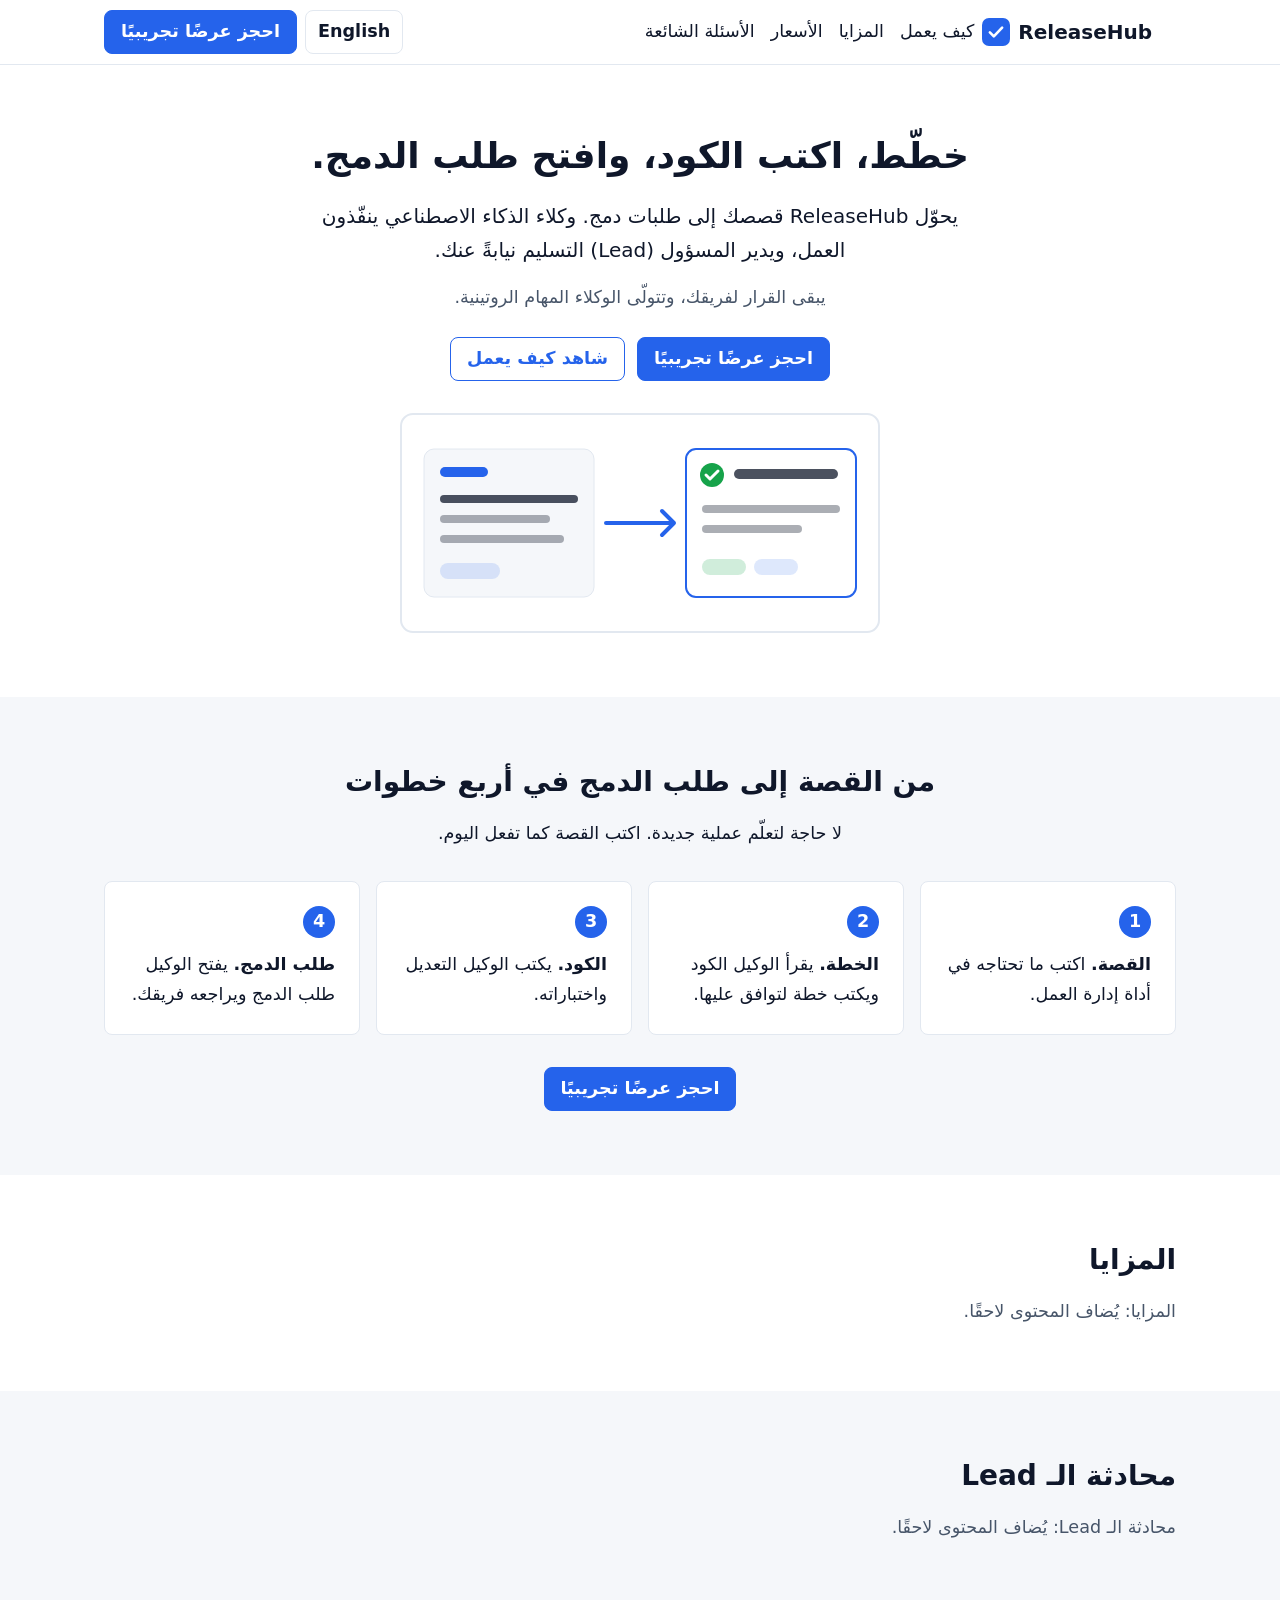
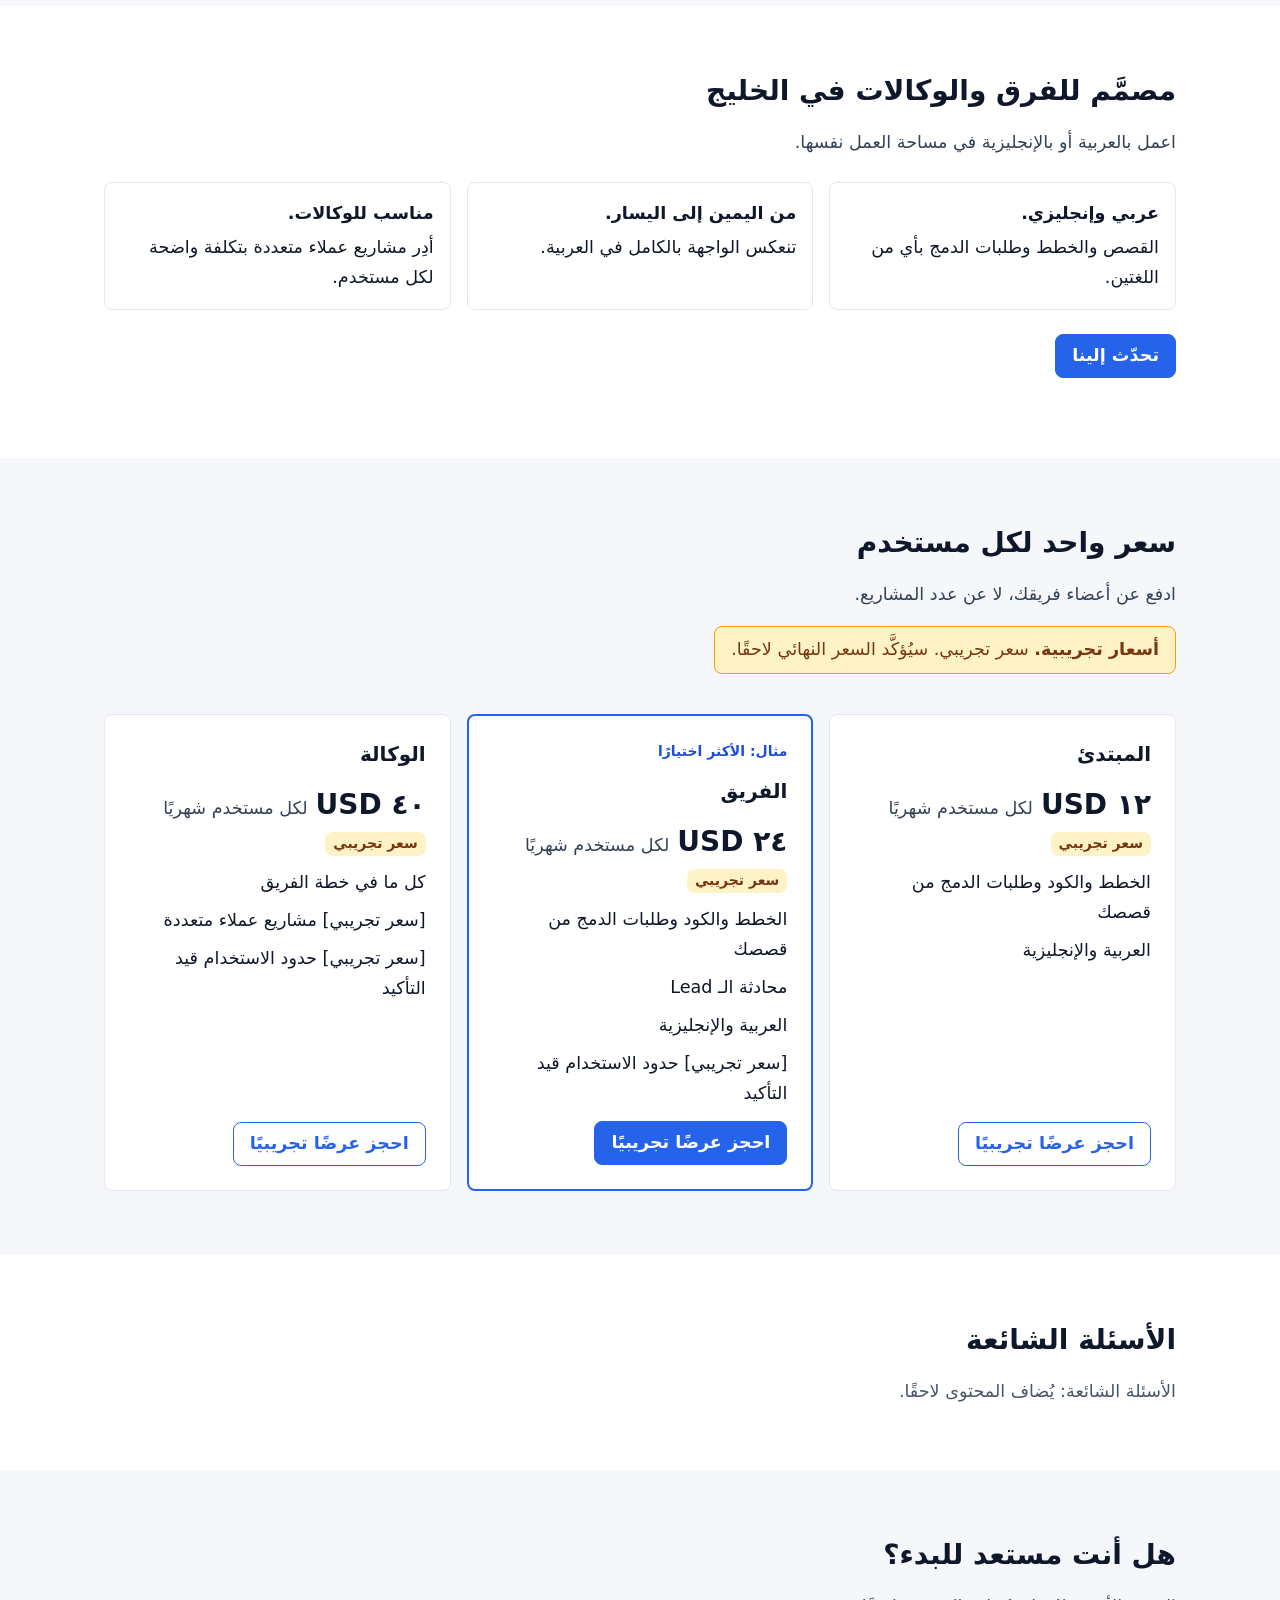
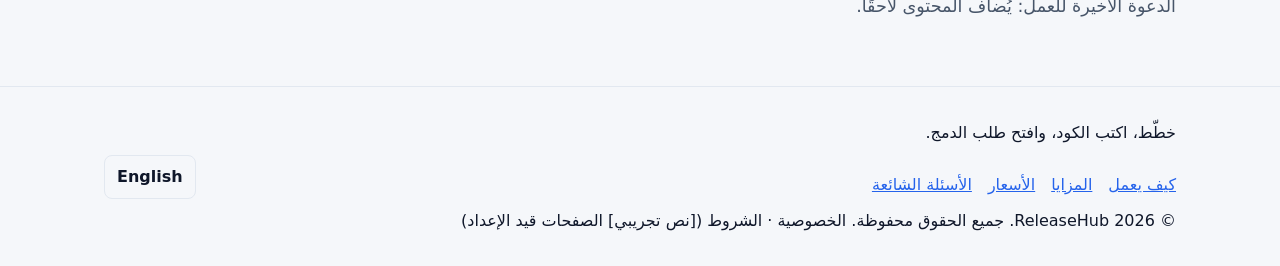
==== ar/index.html @ 18390e9a "Merge pull request #6 from phmarvel/agent/RUN-72 RUN-72: Gulf audience and per-user pricing sections" ====
<!DOCTYPE html>
<html lang="ar" dir="rtl">
<head>
  <meta charset="utf-8">
  <meta name="viewport" content="width=device-width, initial-scale=1">
  <title>ReleaseHub: من القصة إلى طلب الدمج</title>
  <link rel="stylesheet" href="../assets/css/styles.css">
  <script src="../assets/js/i18n.js" defer></script>
  <script src="../assets/js/main.js" defer></script>
</head>
<body>
  <a class="skip-link" href="#main">تخطَّ إلى المحتوى</a>

  <header class="site-header">
    <div class="container">
      <a class="brand" href="#hero"><svg viewBox="0 0 32 32" width="28" height="28" aria-hidden="true" focusable="false"><rect width="32" height="32" rx="8" fill="#2563EB"/><path d="M9 16.5l4.5 4.5L23 11" fill="none" stroke="#fff" stroke-width="3" stroke-linecap="round" stroke-linejoin="round"/></svg><span>ReleaseHub</span></a>
      <nav class="site-nav" id="site-nav" aria-label="التنقل الرئيسي">
        <ul>
          <li><a href="#how">كيف يعمل</a></li>
          <li><a href="#features">المزايا</a></li>
          <li><a href="#pricing">الأسعار</a></li>
          <li><a href="#faq">الأسئلة الشائعة</a></li>
        </ul>
      </nav>
      <a class="lang-switch" href="../" hreflang="en" lang="en" aria-label="التبديل إلى الإنجليزية" data-lang-switch>English</a>
      <a class="btn" href="#cta">احجز عرضًا تجريبيًا</a>
      <button class="menu-button" type="button" aria-expanded="false" aria-controls="site-nav" data-menu-button>القائمة</button>
    </div>
  </header>

  <main id="main">
    <!-- Each block below belongs to one story. Add content only inside your block. -->
      <!-- section:hero -->
      <section id="hero" aria-labelledby="hero-title">
        <div class="container">
          <h1 id="hero-title">خطّط، اكتب الكود، وافتح طلب الدمج.</h1>
          <p class="hero-subline">يحوّل ReleaseHub قصصك إلى طلبات دمج. وكلاء الذكاء الاصطناعي ينفّذون العمل، ويدير المسؤول (<span lang="en" class="bidi-isolate">Lead</span>) التسليم نيابةً عنك.</p>
          <p class="hero-body">يبقى القرار لفريقك، وتتولّى الوكلاء المهام الروتينية.</p>
          <div class="hero-actions">
            <a class="btn" href="#cta">احجز عرضًا تجريبيًا</a>
            <a class="btn btn--ghost" href="#how">شاهد كيف يعمل</a>
          </div>
          <div class="hero-visual" dir="ltr">
            <svg viewBox="0 0 480 220" width="480" height="220" role="img" aria-label="قصة في ReleaseHub وقد فُتح لها طلب دمج">
              <rect x="1" y="1" width="478" height="218" rx="12" fill="#FFFFFF" stroke="#E2E8F0" stroke-width="2"/>
              <rect x="24" y="36" width="170" height="148" rx="10" fill="#F5F7FA" stroke="#E2E8F0"/>
              <rect x="40" y="54" width="48" height="10" rx="5" fill="#2563EB"/>
              <rect x="40" y="82" width="138" height="8" rx="4" fill="#0F172A" opacity=".75"/>
              <rect x="40" y="102" width="110" height="8" rx="4" fill="#0F172A" opacity=".35"/>
              <rect x="40" y="122" width="124" height="8" rx="4" fill="#0F172A" opacity=".35"/>
              <rect x="40" y="150" width="60" height="16" rx="8" fill="#2563EB" opacity=".15"/>
              <path d="M206 110h68m-12-12l12 12-12 12" fill="none" stroke="#2563EB" stroke-width="4" stroke-linecap="round" stroke-linejoin="round"/>
              <rect x="286" y="36" width="170" height="148" rx="10" fill="#FFFFFF" stroke="#2563EB" stroke-width="2"/>
              <circle cx="312" cy="62" r="12" fill="#16A34A"/>
              <path d="M306 62l4 4 8-8" fill="none" stroke="#FFFFFF" stroke-width="3" stroke-linecap="round" stroke-linejoin="round"/>
              <rect x="334" y="56" width="104" height="10" rx="5" fill="#0F172A" opacity=".75"/>
              <rect x="302" y="92" width="138" height="8" rx="4" fill="#0F172A" opacity=".35"/>
              <rect x="302" y="112" width="100" height="8" rx="4" fill="#0F172A" opacity=".35"/>
              <rect x="302" y="146" width="44" height="16" rx="8" fill="#16A34A" opacity=".2"/>
              <rect x="354" y="146" width="44" height="16" rx="8" fill="#2563EB" opacity=".15"/>
            </svg>
          </div>
        </div>
      </section>
      <!-- /section:hero -->

      <!-- section:how-it-works -->
      <section id="how" aria-labelledby="how-title">
        <div class="container">
          <h2 id="how-title">من القصة إلى طلب الدمج في أربع خطوات</h2>
          <p class="how-subline">لا حاجة لتعلّم عملية جديدة. اكتب القصة كما تفعل اليوم.</p>
          <ol class="steps">
            <li><span class="step-num" aria-hidden="true">1</span><p><strong>القصة.</strong> اكتب ما تحتاجه في أداة إدارة العمل.</p></li>
            <li><span class="step-num" aria-hidden="true">2</span><p><strong>الخطة.</strong> يقرأ الوكيل الكود ويكتب خطة لتوافق عليها.</p></li>
            <li><span class="step-num" aria-hidden="true">3</span><p><strong>الكود.</strong> يكتب الوكيل التعديل واختباراته.</p></li>
            <li><span class="step-num" aria-hidden="true">4</span><p><strong>طلب الدمج.</strong> يفتح الوكيل طلب الدمج ويراجعه فريقك.</p></li>
          </ol>
          <p class="how-cta"><a class="btn" href="#cta">احجز عرضًا تجريبيًا</a></p>
        </div>
      </section>
      <!-- /section:how-it-works -->

      <!-- section:features -->
      <section id="features" aria-labelledby="features-title">
        <div class="container">
          <h2 id="features-title">المزايا</h2>
          <p class="placeholder">المزايا: يُضاف المحتوى لاحقًا.</p>
        </div>
      </section>
      <!-- /section:features -->

      <!-- section:lead-chat -->
      <section id="lead" aria-labelledby="lead-title">
        <div class="container">
          <h2 id="lead-title">محادثة الـ Lead</h2>
          <p class="placeholder">محادثة الـ Lead: يُضاف المحتوى لاحقًا.</p>
        </div>
      </section>
      <!-- /section:lead-chat -->

      <!-- section:audience -->
      <section id="gulf" aria-labelledby="gulf-title">
        <div class="container">
          <h2 id="gulf-title">مصمَّم للفرق والوكالات في الخليج</h2>
          <p class="lead-text">اعمل بالعربية أو بالإنجليزية في مساحة العمل نفسها.</p>
          <ul class="points">
            <li class="point"><strong>عربي وإنجليزي.</strong> القصص والخطط وطلبات الدمج بأي من اللغتين.</li>
            <li class="point"><strong>من اليمين إلى اليسار.</strong> تنعكس الواجهة بالكامل في العربية.</li>
            <li class="point"><strong>مناسب للوكالات.</strong> أدِر مشاريع عملاء متعددة بتكلفة واضحة لكل مستخدم.</li>
          </ul>
          <p><a class="btn" href="#cta">تحدّث إلينا</a></p>
        </div>
      </section>
      <!-- /section:audience -->

      <!-- section:pricing -->
      <section id="pricing" aria-labelledby="pricing-title">
        <div class="container">
          <h2 id="pricing-title">سعر واحد لكل مستخدم</h2>
          <p class="lead-text">ادفع عن أعضاء فريقك، لا عن عدد المشاريع.</p>
          <p class="price-note"><strong>أسعار تجريبية.</strong> سعر تجريبي. سيُؤكَّد السعر النهائي لاحقًا.</p>
          <!-- Example prices: change the three amounts below (value and text) and nothing else. -->
          <ul class="plans">
          <li class="plan">
            <h3>المبتدئ</h3>
            <p class="plan-price"><span class="plan-amount"><data value="12">١٢</data> <bdi dir="ltr">USD</bdi></span> <span class="plan-unit">لكل مستخدم شهريًا</span> <span class="tag">سعر تجريبي</span></p>
            <ul class="plan-items">
              <li>الخطط والكود وطلبات الدمج من قصصك</li>
              <li>العربية والإنجليزية</li>
            </ul>
            <a class="btn btn--ghost" href="#cta">احجز عرضًا تجريبيًا</a>
          </li>
          <li class="plan plan--featured">
            <p class="plan-flag">مثال: الأكثر اختيارًا</p>
            <h3>الفريق</h3>
            <p class="plan-price"><span class="plan-amount"><data value="24">٢٤</data> <bdi dir="ltr">USD</bdi></span> <span class="plan-unit">لكل مستخدم شهريًا</span> <span class="tag">سعر تجريبي</span></p>
            <ul class="plan-items">
              <li>الخطط والكود وطلبات الدمج من قصصك</li>
              <li>محادثة الـ <span lang="en">Lead</span></li>
              <li>العربية والإنجليزية</li>
              <li>[سعر تجريبي] حدود الاستخدام قيد التأكيد</li>
            </ul>
            <a class="btn" href="#cta">احجز عرضًا تجريبيًا</a>
          </li>
          <li class="plan">
            <h3>الوكالة</h3>
            <p class="plan-price"><span class="plan-amount"><data value="40">٤٠</data> <bdi dir="ltr">USD</bdi></span> <span class="plan-unit">لكل مستخدم شهريًا</span> <span class="tag">سعر تجريبي</span></p>
            <ul class="plan-items">
              <li>كل ما في خطة الفريق</li>
              <li>[سعر تجريبي] مشاريع عملاء متعددة</li>
              <li>[سعر تجريبي] حدود الاستخدام قيد التأكيد</li>
            </ul>
            <a class="btn btn--ghost" href="#cta">احجز عرضًا تجريبيًا</a>
          </li>
          </ul>
        </div>
      </section>
      <!-- /section:pricing -->

      <!-- section:faq -->
      <section id="faq" aria-labelledby="faq-title">
        <div class="container">
          <h2 id="faq-title">الأسئلة الشائعة</h2>
          <p class="placeholder">الأسئلة الشائعة: يُضاف المحتوى لاحقًا.</p>
        </div>
      </section>
      <!-- /section:faq -->

      <!-- section:cta -->
      <section id="cta" aria-labelledby="cta-title">
        <div class="container">
          <h2 id="cta-title">هل أنت مستعد للبدء؟</h2>
          <p class="placeholder">الدعوة الأخيرة للعمل: يُضاف المحتوى لاحقًا.</p>
        </div>
      </section>
      <!-- /section:cta -->
  </main>

  <footer class="site-footer">
    <div class="container">
      <div>
        <p>خطّط، اكتب الكود، وافتح طلب الدمج.</p>
        <ul class="footer-links" aria-label="التذييل">
          <li><a href="#how">كيف يعمل</a></li>
          <li><a href="#features">المزايا</a></li>
          <li><a href="#pricing">الأسعار</a></li>
          <li><a href="#faq">الأسئلة الشائعة</a></li>
        </ul>
        <p class="footer-legal">© 2026 ReleaseHub. جميع الحقوق محفوظة. الخصوصية · الشروط ([نص تجريبي] الصفحات قيد الإعداد)</p>
      </div>
      <a class="lang-switch" href="../" hreflang="en" lang="en" aria-label="التبديل إلى الإنجليزية" data-lang-switch>English</a>
    </div>
  </footer>
</body>
</html>
---- assets/css/styles.css ----
/*
 * ReleaseHub landing page: shared styles for index.html and ar/index.html.
 * Direction 1 "Clear Release". Phone-first; wider layouts use min-width.
 * Logical properties only, so RTL mirrors by itself (no left/right).
 */

/* ===== Design tokens ===== */
:root {
  /* Colours (direction 1) */
  --color-bg: #FFFFFF;
  --color-surface: #F5F7FA;
  --color-ink: #0F172A;
  --color-accent: #2563EB;
  --color-success: #16A34A; /* icons only, never text on white */
  --color-line: #E2E8F0;
  --color-on-accent: #FFFFFF;

  /* Type */
  --font-en: Inter, system-ui, -apple-system, "Segoe UI", Roboto, Arial, sans-serif;
  --font-ar: "IBM Plex Sans Arabic", system-ui, "Segoe UI", Tahoma, Arial, sans-serif;
  --font-body: var(--font-en);
  --text-base: 1rem;
  --text-sm: 0.875rem;
  --text-lg: 1.25rem;
  --text-xl: 1.75rem;
  --text-2xl: 2.25rem;
  --leading: 1.6;

  /* Spacing (4px steps) */
  --space-1: 0.25rem;
  --space-2: 0.5rem;
  --space-3: 0.75rem;
  --space-4: 1rem;
  --space-6: 1.5rem;
  --space-8: 2rem;
  --space-12: 3rem;
  --space-16: 4rem;

  --radius: 8px;
  --max: 1120px;
  --header-h: 4rem;
  --tap: 2.75rem; /* 44px touch target */
}

/* Arabic: IBM Plex Sans Arabic, ~10% larger, line height 1.7, no letter-spacing */
:lang(ar) {
  --font-body: var(--font-ar);
  --text-base: 1.1rem;
  --leading: 1.7;
}

/* ===== Base ===== */
*, *::before, *::after { box-sizing: border-box; }

html {
  scroll-padding-block-start: calc(var(--header-h) + var(--space-4));
  -webkit-text-size-adjust: 100%;
}

body {
  margin: 0;
  font-family: var(--font-body);
  font-size: var(--text-base);
  line-height: var(--leading);
  color: var(--color-ink);
  background: var(--color-bg);
  overflow-wrap: break-word;
}

h1, h2, h3 { line-height: 1.25; margin-block: 0 var(--space-4); font-weight: 700; }
:lang(ar) h1, :lang(ar) h2, :lang(ar) h3 { line-height: 1.5; }
h1 { font-size: var(--text-xl); }
h2 { font-size: var(--text-lg); font-weight: 600; }
p { margin-block: 0 var(--space-4); }
a { color: var(--color-accent); }
img, svg { max-inline-size: 100%; block-size: auto; }

:focus-visible { outline: 2px solid var(--color-accent); outline-offset: 2px; }

.container {
  inline-size: 100%;
  max-inline-size: var(--max);
  margin-inline: auto;
  padding-inline: var(--space-4);
}

.bidi-isolate { unicode-bidi: isolate; }

.skip-link {
  position: absolute;
  inset-inline-start: var(--space-2);
  inset-block-start: var(--space-2);
  padding: var(--space-3) var(--space-4);
  background: var(--color-accent);
  color: var(--color-on-accent);
  border-radius: var(--radius);
  transform: translateY(-200%);
}
.skip-link:focus { transform: none; }

/* ===== Buttons and links ===== */
.btn {
  display: inline-flex;
  align-items: center;
  justify-content: center;
  min-block-size: var(--tap);
  min-inline-size: var(--tap);
  padding-inline: var(--space-4);
  border: 1px solid var(--color-accent);
  border-radius: var(--radius);
  background: var(--color-accent);
  color: var(--color-on-accent);
  font: inherit;
  font-weight: 600;
  text-decoration: none;
  cursor: pointer;
}
.btn--ghost { background: transparent; color: var(--color-accent); }

/* ===== Header (sticky) ===== */
.site-header {
  position: sticky;
  inset-block-start: 0;
  z-index: 10;
  background: var(--color-bg);
  border-block-end: 1px solid var(--color-line);
}
.site-header .container {
  display: flex;
  flex-wrap: wrap;
  align-items: center;
  gap: var(--space-2);
  min-block-size: var(--header-h);
  padding-block: var(--space-2);
}
.brand {
  display: inline-flex;
  align-items: center;
  gap: var(--space-2);
  min-block-size: var(--tap);
  margin-inline-end: auto;
  color: var(--color-ink);
  font-weight: 700;
  font-size: var(--text-lg);
  text-decoration: none;
  unicode-bidi: isolate;
  direction: ltr; /* the logo is never mirrored */
}
.brand svg { inline-size: 1.75rem; block-size: 1.75rem; flex: none; }

.site-nav { inline-size: 100%; order: 5; }
.site-nav ul { list-style: none; margin: 0; padding: 0; display: flex; flex-direction: column; }
.site-nav a {
  display: flex;
  align-items: center;
  min-block-size: var(--tap);
  color: var(--color-ink);
  text-decoration: none;
}
.site-nav a:hover { color: var(--color-accent); }

/* Without JavaScript the links stay visible; with it, the menu button opens them. */
.js .site-nav { display: none; }
.js .site-nav.is-open { display: block; }

.lang-switch {
  display: inline-flex;
  align-items: center;
  justify-content: center;
  min-block-size: var(--tap);
  min-inline-size: var(--tap);
  padding-inline: var(--space-3);
  border: 1px solid var(--color-line);
  border-radius: var(--radius);
  color: var(--color-ink);
  font-weight: 600;
  text-decoration: none;
}
.lang-switch:hover { border-color: var(--color-accent); }

.menu-button {
  display: none;
  align-items: center;
  justify-content: center;
  min-block-size: var(--tap);
  min-inline-size: var(--tap);
  padding-inline: var(--space-3);
  border: 1px solid var(--color-line);
  border-radius: var(--radius);
  background: transparent;
  color: var(--color-ink);
  font: inherit;
  cursor: pointer;
}
.js .menu-button { display: inline-flex; }

/* ===== Sections (placeholders; later stories fill each block) ===== */
main section { padding-block: var(--space-12); }
main section:nth-of-type(even) { background: var(--color-surface); }
.placeholder { color: #475569; margin-block-end: 0; }

/* ===== Hero and How it works (RHL-5) ===== */
#hero { padding-block-start: var(--space-16); text-align: center; }
#hero h1, #how h2 { overflow-wrap: anywhere; }
.hero-subline { max-inline-size: 40rem; margin-inline: auto; font-size: var(--text-lg); }
.hero-body { max-inline-size: 40rem; margin-inline: auto; color: #475569; }
.hero-actions { display: flex; flex-wrap: wrap; justify-content: center; gap: var(--space-3); margin-block: var(--space-6); }
.hero-actions .btn { flex: 1 1 100%; }
.hero-visual { max-inline-size: 30rem; margin-inline: auto; margin-block-start: var(--space-8); }
.hero-visual svg { display: block; inline-size: 100%; block-size: auto; }
#how { text-align: center; }
.how-subline { margin-block-end: var(--space-8); }
.steps { list-style: none; margin: 0; padding: 0; display: grid; gap: var(--space-4); text-align: start; }
.steps li { min-inline-size: 0; display: flex; flex-direction: column; gap: var(--space-3); padding: var(--space-6); background: var(--color-bg); border: 1px solid var(--color-line); border-radius: var(--radius); }
.steps p { margin: 0; overflow-wrap: anywhere; }
.step-num { display: inline-flex; align-items: center; justify-content: center; inline-size: 2rem; block-size: 2rem; border-radius: 50%; background: var(--color-accent); color: var(--color-on-accent); font-weight: 700; }
.how-cta { margin-block: var(--space-8) 0; }
@media (min-width: 768px) {
  .hero-actions .btn { flex: 0 0 auto; }
  .steps { grid-template-columns: repeat(2, minmax(0, 1fr)); }
}
@media (min-width: 1024px) {
  .steps { grid-template-columns: repeat(4, minmax(0, 1fr)); }
}

/* ===== Footer ===== */
.site-footer {
  padding-block: var(--space-8);
  background: var(--color-surface);
  border-block-start: 1px solid var(--color-line);
  font-size: var(--text-sm);
}
:lang(ar) .site-footer { font-size: 1rem; }
.site-footer .container { display: grid; gap: var(--space-4); }
.footer-links { list-style: none; margin: 0; padding: 0; display: flex; flex-wrap: wrap; gap: var(--space-2) var(--space-4); }
.footer-links a, .footer-legal a { display: inline-flex; align-items: center; min-block-size: var(--tap); }
.footer-legal { margin: 0; }

/* ===== Tablet: 768px and up ===== */
@media (min-width: 768px) {
  .container { padding-inline: var(--space-6); }
  h1 { font-size: var(--text-2xl); }
  h2 { font-size: var(--text-xl); }
  main section { padding-block: var(--space-16); }
  .site-footer .container { grid-template-columns: 1fr auto; align-items: center; }
}

/* ===== Desktop: 1024px and up (inline header links) ===== */
@media (min-width: 1024px) {
  .menu-button, .js .menu-button { display: none; }
  .site-nav, .js .site-nav { display: block; inline-size: auto; order: 0; margin-inline-end: auto; }
  .site-nav ul { flex-direction: row; gap: var(--space-4); }
  .brand { margin-inline-end: var(--space-6); }
}

@media (prefers-reduced-motion: no-preference) {
  html { scroll-behavior: smooth; }
}

/* ===== RHL-7: Gulf audience and per-user pricing sections ===== */
.lead-text { max-inline-size: 60ch; color: #334155; }
.points, .plans, .plan-items { list-style: none; margin: 0; padding: 0; }
.points { display: grid; grid-template-columns: 1fr; gap: var(--space-4); margin-block: var(--space-6); }
.point { padding: var(--space-4); background: var(--color-bg); border: 1px solid var(--color-line); border-radius: var(--radius); }
.point strong { display: block; margin-block-end: var(--space-1); }
.price-note {
  display: inline-block;
  padding: var(--space-2) var(--space-4);
  background: #FEF3C7;
  color: #78350F;
  border: 1px solid #F59E0B;
  border-radius: var(--radius);
}
.plans { display: grid; grid-template-columns: 1fr; gap: var(--space-4); margin-block-start: var(--space-6); }
.plan {
  display: flex;
  flex-direction: column;
  gap: var(--space-3);
  padding: var(--space-6);
  background: var(--color-bg);
  border: 1px solid var(--color-line);
  border-radius: var(--radius);
}
.plan h3 { margin: 0; font-size: var(--text-lg); }
.plan--featured { border: 2px solid var(--color-accent); }
.plan-flag { margin: 0; font-size: var(--text-sm); font-weight: 600; color: #1D4ED8; }
.plan-price { display: flex; flex-wrap: wrap; align-items: baseline; gap: var(--space-1) var(--space-2); margin: 0; }
.plan-amount { font-size: var(--text-xl); font-weight: 700; font-variant-numeric: tabular-nums; }
.plan-unit { color: #334155; }
.tag { padding: 0 var(--space-2); background: #FEF3C7; color: #78350F; border-radius: var(--radius); font-size: var(--text-sm); font-weight: 600; }
.plan-items { display: grid; align-content: start; gap: var(--space-2); flex: 1; }
.plan .btn { align-self: flex-start; }
@media (min-width: 768px) {
  .points { grid-template-columns: repeat(3, 1fr); }
  .plans { grid-template-columns: repeat(3, 1fr); }
}
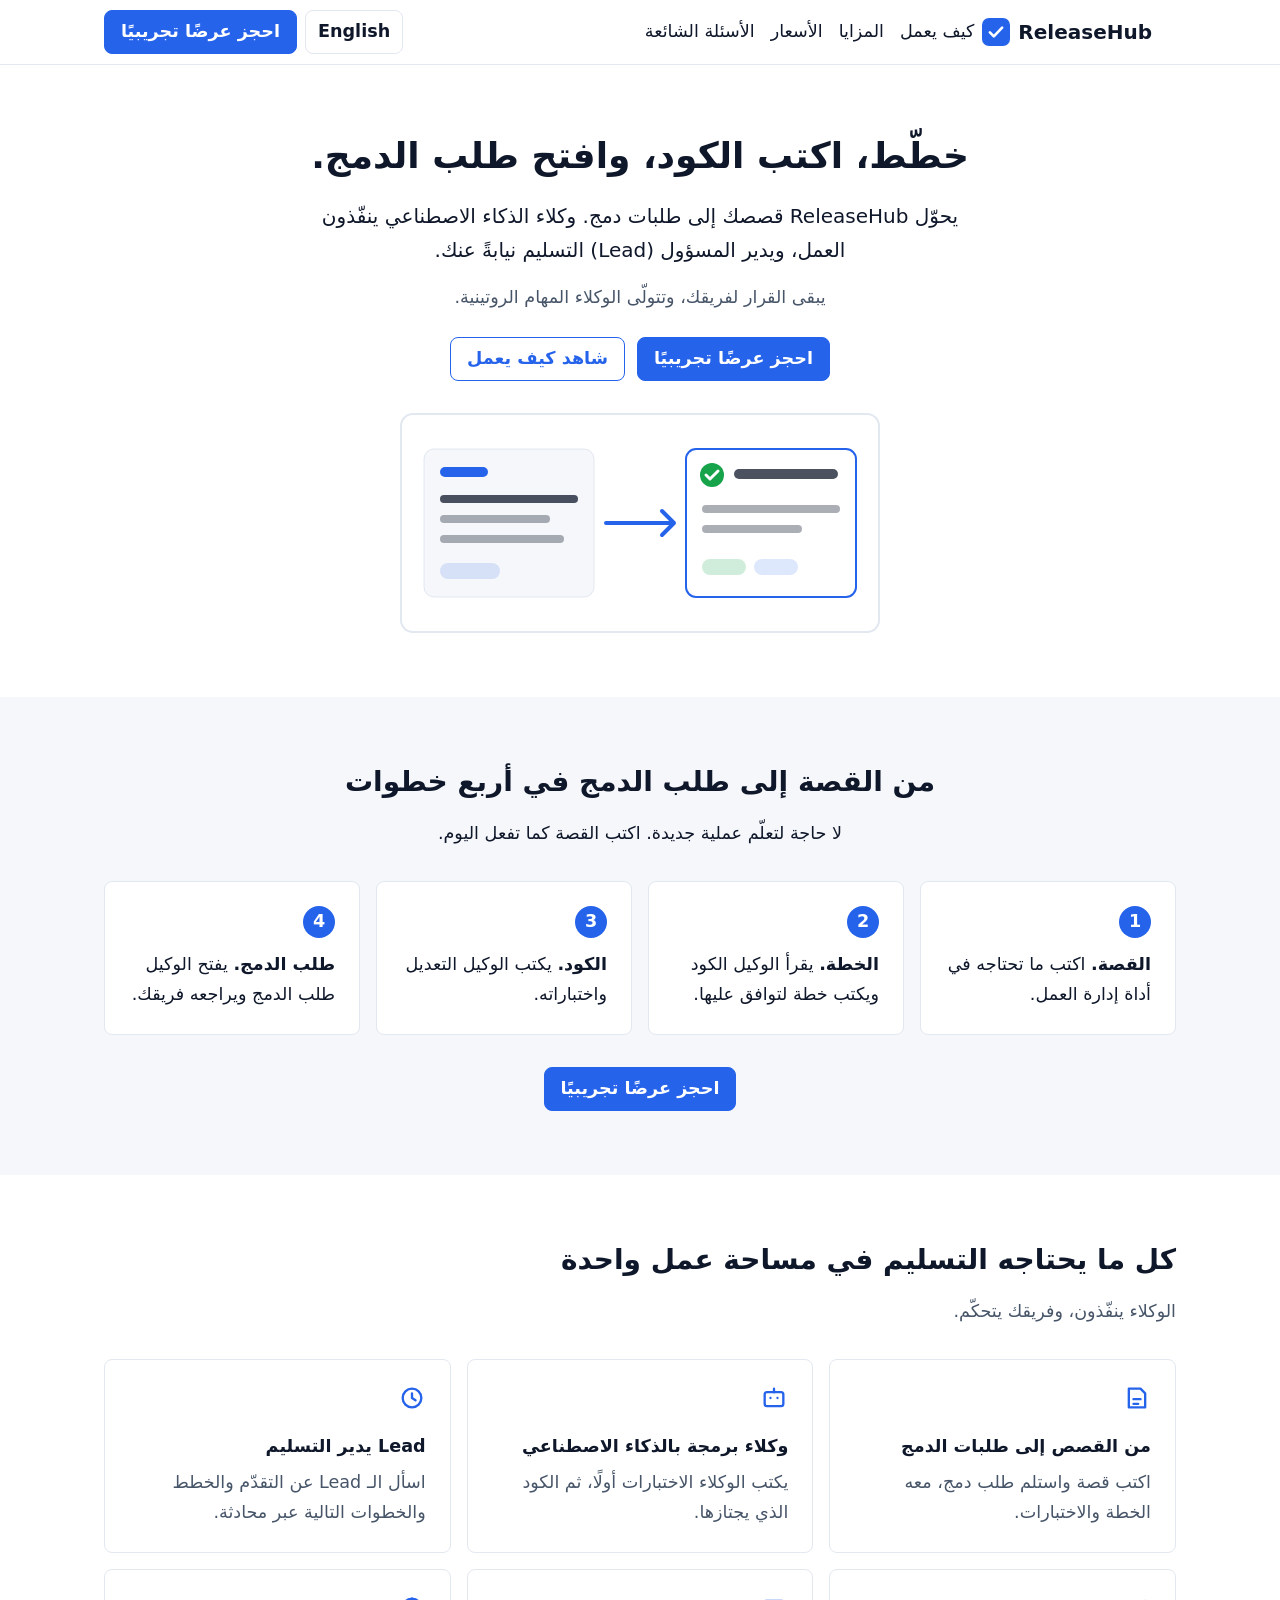
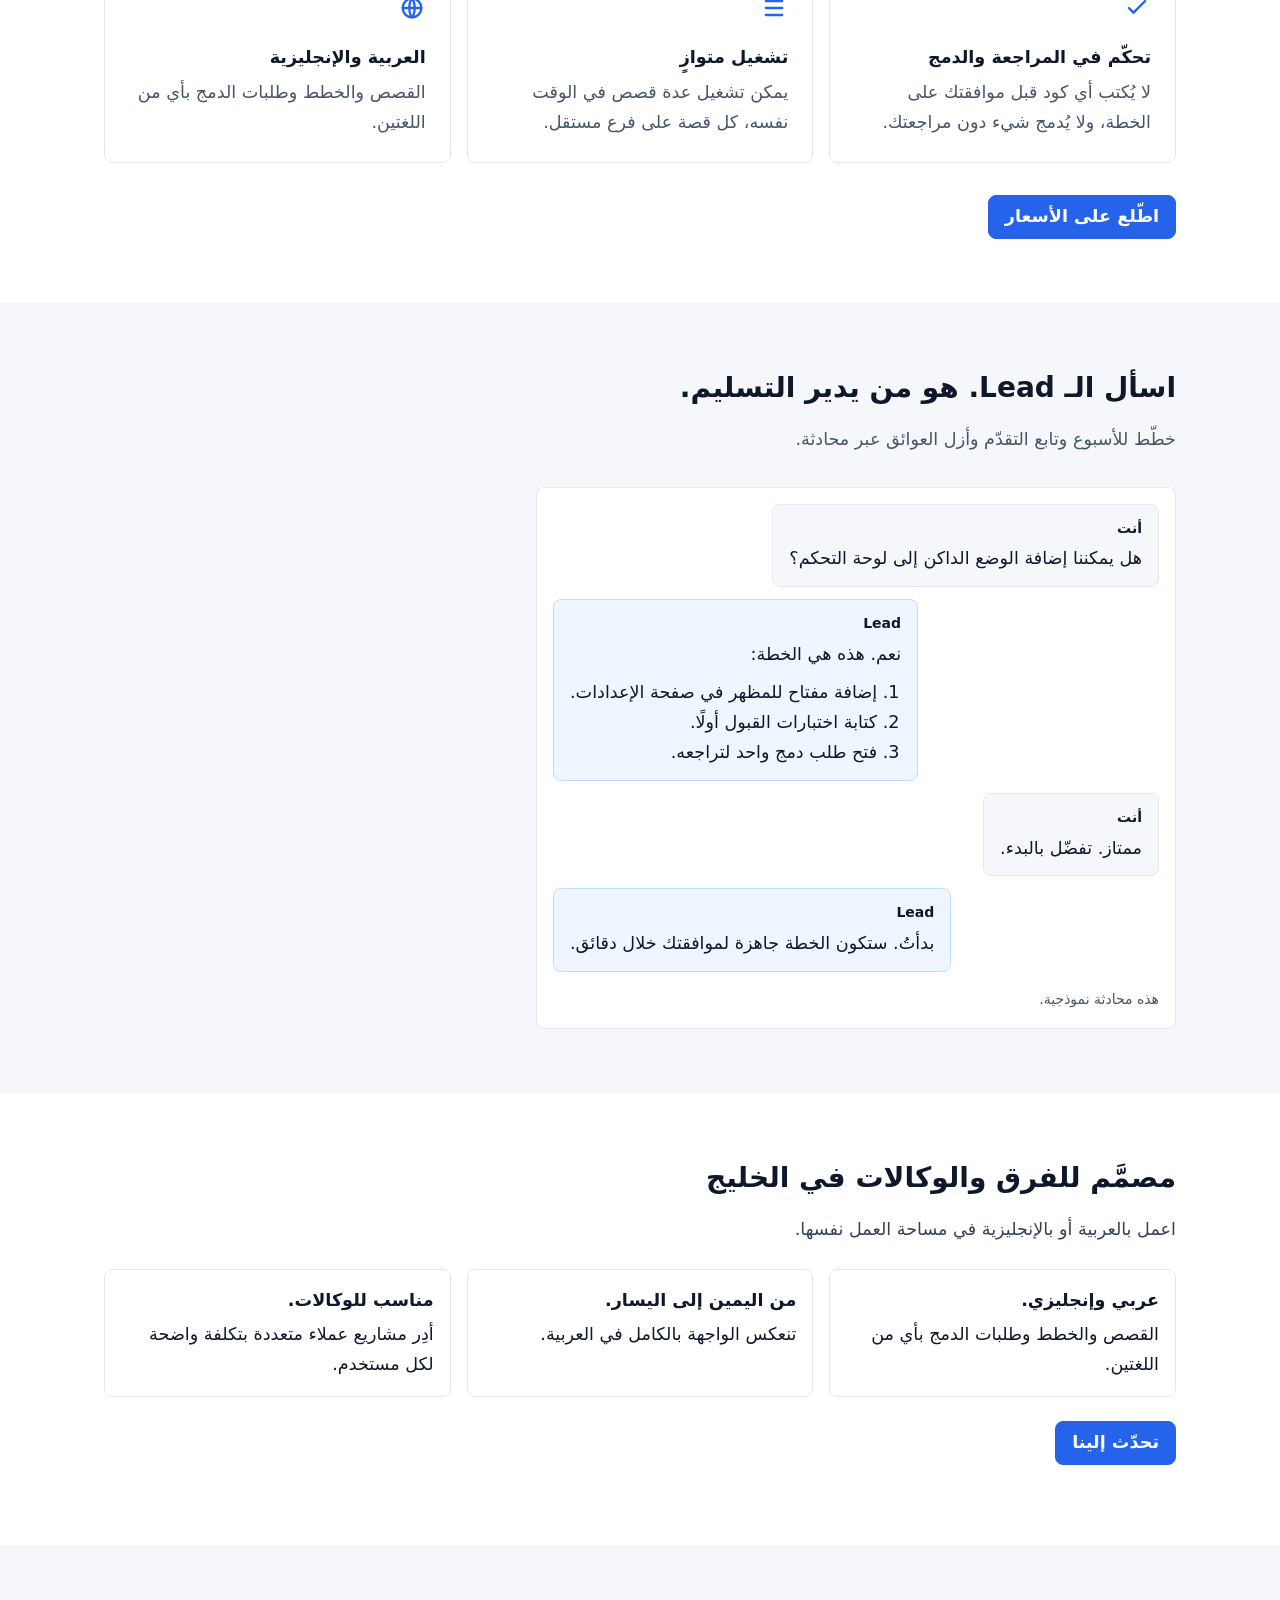
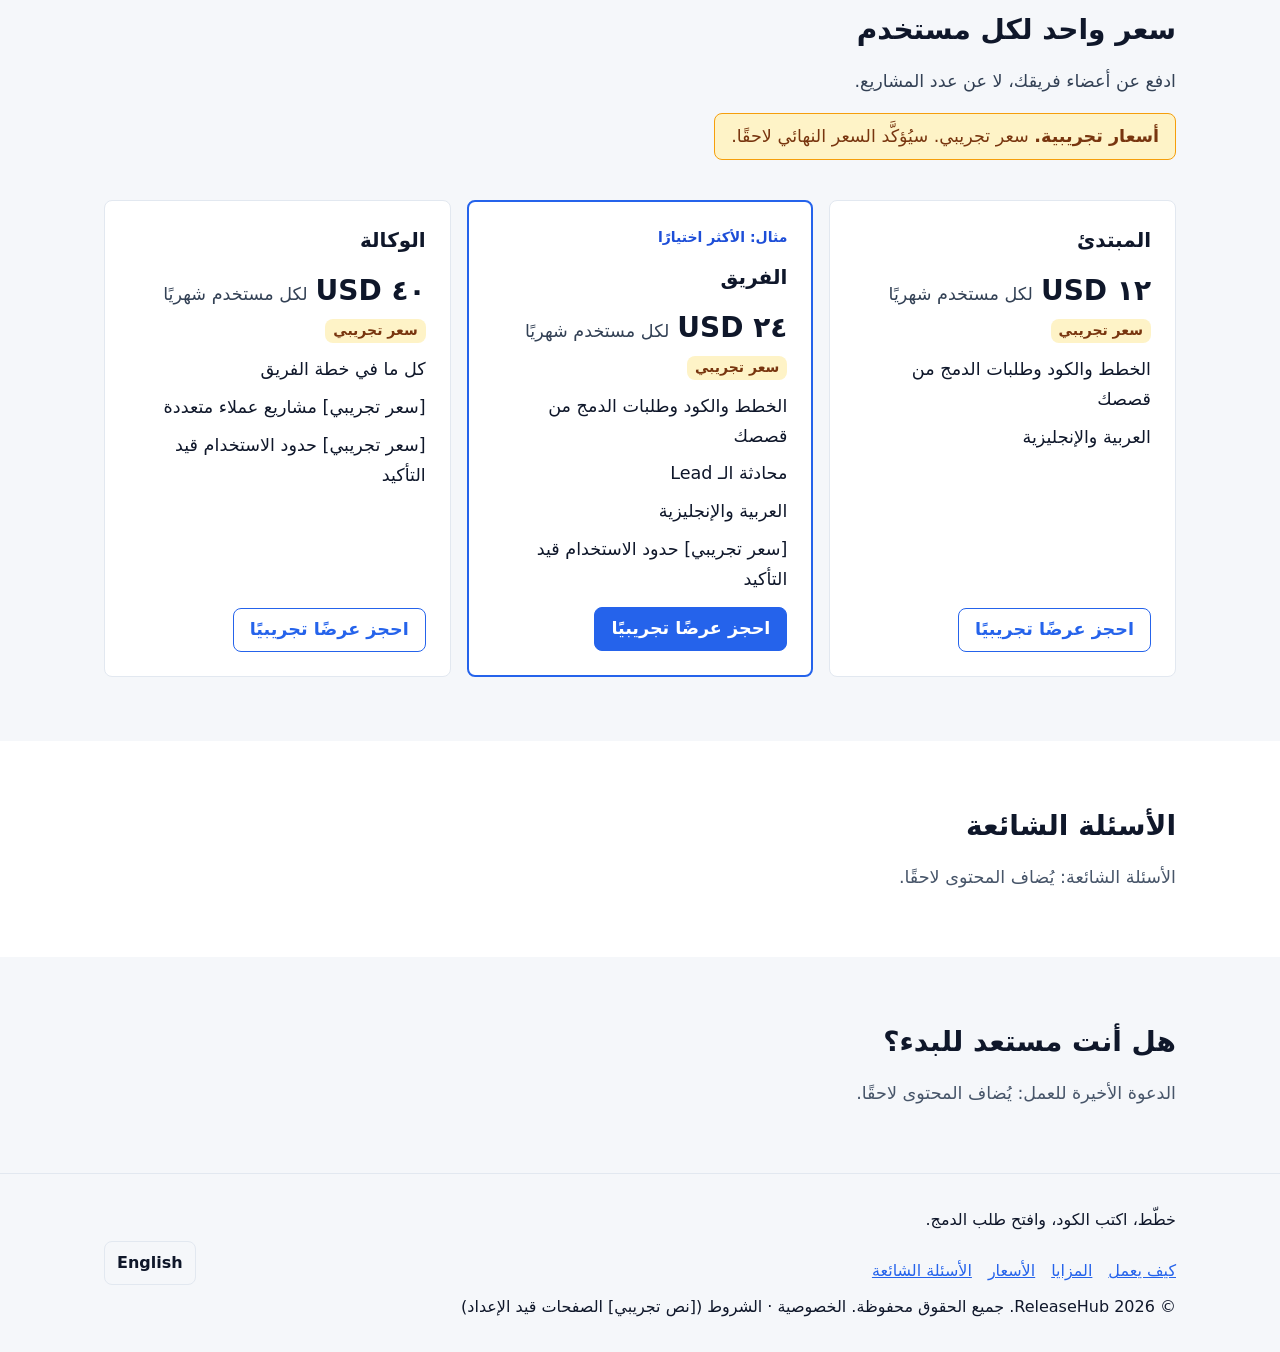
==== commit 250f6260: "RUN-71: bring main in Made by a ReleaseHub agent run." ====
--- a/ar/index.html
+++ b/ar/index.html
@@ -83,8 +83,41 @@
       <!-- section:features -->
       <section id="features" aria-labelledby="features-title">
         <div class="container">
-          <h2 id="features-title">المزايا</h2>
-          <p class="placeholder">المزايا: يُضاف المحتوى لاحقًا.</p>
+          <h2 id="features-title">كل ما يحتاجه التسليم في مساحة عمل واحدة</h2>
+          <p class="section-lead">الوكلاء ينفّذون، وفريقك يتحكّم.</p>
+          <ul class="feature-grid">
+            <li class="feature-card">
+              <svg class="feature-icon" width="28" height="28" viewBox="0 0 24 24" fill="none" stroke="currentColor" stroke-width="2" stroke-linecap="round" stroke-linejoin="round" aria-hidden="true" focusable="false"><path d="M5 4h10l4 4v12H5z"/><path d="M9 13h6M9 17h4"/></svg>
+              <h3>من القصص إلى طلبات الدمج</h3>
+              <p>اكتب قصة واستلم طلب دمج، معه الخطة والاختبارات.</p>
+            </li>
+            <li class="feature-card">
+              <svg class="feature-icon" width="28" height="28" viewBox="0 0 24 24" fill="none" stroke="currentColor" stroke-width="2" stroke-linecap="round" stroke-linejoin="round" aria-hidden="true" focusable="false"><rect x="4" y="7" width="16" height="12" rx="2"/><path d="M12 7V4M9 12h.01M15 12h.01"/></svg>
+              <h3>وكلاء برمجة بالذكاء الاصطناعي</h3>
+              <p>يكتب الوكلاء الاختبارات أولًا، ثم الكود الذي يجتازها.</p>
+            </li>
+            <li class="feature-card">
+              <svg class="feature-icon" width="28" height="28" viewBox="0 0 24 24" fill="none" stroke="currentColor" stroke-width="2" stroke-linecap="round" stroke-linejoin="round" aria-hidden="true" focusable="false"><circle cx="12" cy="12" r="8"/><path d="M12 8v4l3 2"/></svg>
+              <h3><bdi>Lead</bdi> يدير التسليم</h3>
+              <p>اسأل الـ <bdi>Lead</bdi> عن التقدّم والخطط والخطوات التالية عبر محادثة.</p>
+            </li>
+            <li class="feature-card">
+              <svg class="feature-icon" width="28" height="28" viewBox="0 0 24 24" fill="none" stroke="currentColor" stroke-width="2" stroke-linecap="round" stroke-linejoin="round" aria-hidden="true" focusable="false"><path d="M5 12l4 4 10-10"/></svg>
+              <h3>تحكّم في المراجعة والدمج</h3>
+              <p>لا يُكتب أي كود قبل موافقتك على الخطة، ولا يُدمج شيء دون مراجعتك.</p>
+            </li>
+            <li class="feature-card">
+              <svg class="feature-icon" width="28" height="28" viewBox="0 0 24 24" fill="none" stroke="currentColor" stroke-width="2" stroke-linecap="round" stroke-linejoin="round" aria-hidden="true" focusable="false"><path d="M5 6h14M5 12h14M5 18h14"/></svg>
+              <h3>تشغيل متوازٍ</h3>
+              <p>يمكن تشغيل عدة قصص في الوقت نفسه، كل قصة على فرع مستقل.</p>
+            </li>
+            <li class="feature-card">
+              <svg class="feature-icon" width="28" height="28" viewBox="0 0 24 24" fill="none" stroke="currentColor" stroke-width="2" stroke-linecap="round" stroke-linejoin="round" aria-hidden="true" focusable="false"><circle cx="12" cy="12" r="8"/><path d="M4 12h16M12 4c3 3 3 13 0 16M12 4c-3 3-3 13 0 16"/></svg>
+              <h3>العربية والإنجليزية</h3>
+              <p>القصص والخطط وطلبات الدمج بأي من اللغتين.</p>
+            </li>
+          </ul>
+          <p class="section-action"><a class="btn" href="#pricing">اطّلع على الأسعار</a></p>
         </div>
       </section>
       <!-- /section:features -->
@@ -92,8 +125,17 @@
       <!-- section:lead-chat -->
       <section id="lead" aria-labelledby="lead-title">
         <div class="container">
-          <h2 id="lead-title">محادثة الـ Lead</h2>
-          <p class="placeholder">محادثة الـ Lead: يُضاف المحتوى لاحقًا.</p>
+          <h2 id="lead-title">اسأل الـ <bdi>Lead</bdi>. هو من يدير التسليم.</h2>
+          <p class="section-lead">خطّط للأسبوع وتابع التقدّم وأزل العوائق عبر محادثة.</p>
+          <figure class="chat" role="group" aria-label="محادثة نموذجية مع الـ Lead">
+            <ol class="chat-list">
+              <li class="msg msg-user"><span class="msg-who">أنت</span><p>هل يمكننا إضافة الوضع الداكن إلى لوحة التحكم؟</p></li>
+              <li class="msg msg-lead"><span class="msg-who"><bdi>Lead</bdi></span><p>نعم. هذه هي الخطة:</p><ol class="msg-steps"><li>إضافة مفتاح للمظهر في صفحة الإعدادات.</li><li>كتابة اختبارات القبول أولًا.</li><li>فتح طلب دمج واحد لتراجعه.</li></ol></li>
+              <li class="msg msg-user"><span class="msg-who">أنت</span><p>ممتاز. تفضّل بالبدء.</p></li>
+              <li class="msg msg-lead"><span class="msg-who"><bdi>Lead</bdi></span><p>بدأتُ. ستكون الخطة جاهزة لموافقتك خلال دقائق.</p></li>
+            </ol>
+            <figcaption class="chat-note">هذه محادثة نموذجية.</figcaption>
+          </figure>
         </div>
       </section>
       <!-- /section:lead-chat -->
--- a/assets/css/styles.css
+++ b/assets/css/styles.css
@@ -198,6 +198,30 @@
 main section { padding-block: var(--space-12); }
 main section:nth-of-type(even) { background: var(--color-surface); }
 .placeholder { color: #475569; margin-block-end: 0; }
+
+/* ===== RHL-6: Features and Lead chat showcase sections ===== */
+.section-lead { color: #475569; max-inline-size: 60ch; margin-block-end: var(--space-8); }
+.section-action { margin-block: var(--space-8) 0; }
+.feature-grid { list-style: none; margin: 0; padding: 0; display: grid; grid-template-columns: 1fr; gap: var(--space-4); }
+.feature-card { background: var(--color-bg); border: 1px solid var(--color-line); border-radius: var(--radius); padding: var(--space-6); overflow-wrap: anywhere; }
+.feature-icon { color: var(--color-accent); margin-block-end: var(--space-3); }
+.feature-card h3 { font-size: var(--text-base); margin-block-end: var(--space-2); }
+.feature-card p { margin: 0; color: #475569; }
+.chat { margin: 0; max-inline-size: 640px; background: var(--color-bg); border: 1px solid var(--color-line); border-radius: var(--radius); padding: var(--space-4); }
+.chat-list { list-style: none; margin: 0; padding: 0; display: flex; flex-direction: column; gap: var(--space-3); }
+.msg { max-inline-size: 85%; padding: var(--space-3) var(--space-4); border-radius: var(--radius); overflow-wrap: anywhere; }
+.msg p { margin: 0; }
+.msg-who { display: block; font-size: var(--text-sm); font-weight: 600; margin-block-end: var(--space-1); }
+.msg-user { align-self: flex-start; background: var(--color-surface); border: 1px solid var(--color-line); }
+.msg-lead { align-self: flex-end; background: #EFF6FF; border: 1px solid #BFDBFE; }
+.msg-steps { margin: var(--space-2) 0 0; padding-inline-start: var(--space-6); }
+.chat-note { margin-block-start: var(--space-4); font-size: var(--text-sm); color: #475569; }
+@media (min-width: 768px) {
+  .feature-grid { grid-template-columns: repeat(2, 1fr); }
+}
+@media (min-width: 1024px) {
+  .feature-grid { grid-template-columns: repeat(3, 1fr); }
+}
 
 /* ===== Hero and How it works (RHL-5) ===== */
 #hero { padding-block-start: var(--space-16); text-align: center; }
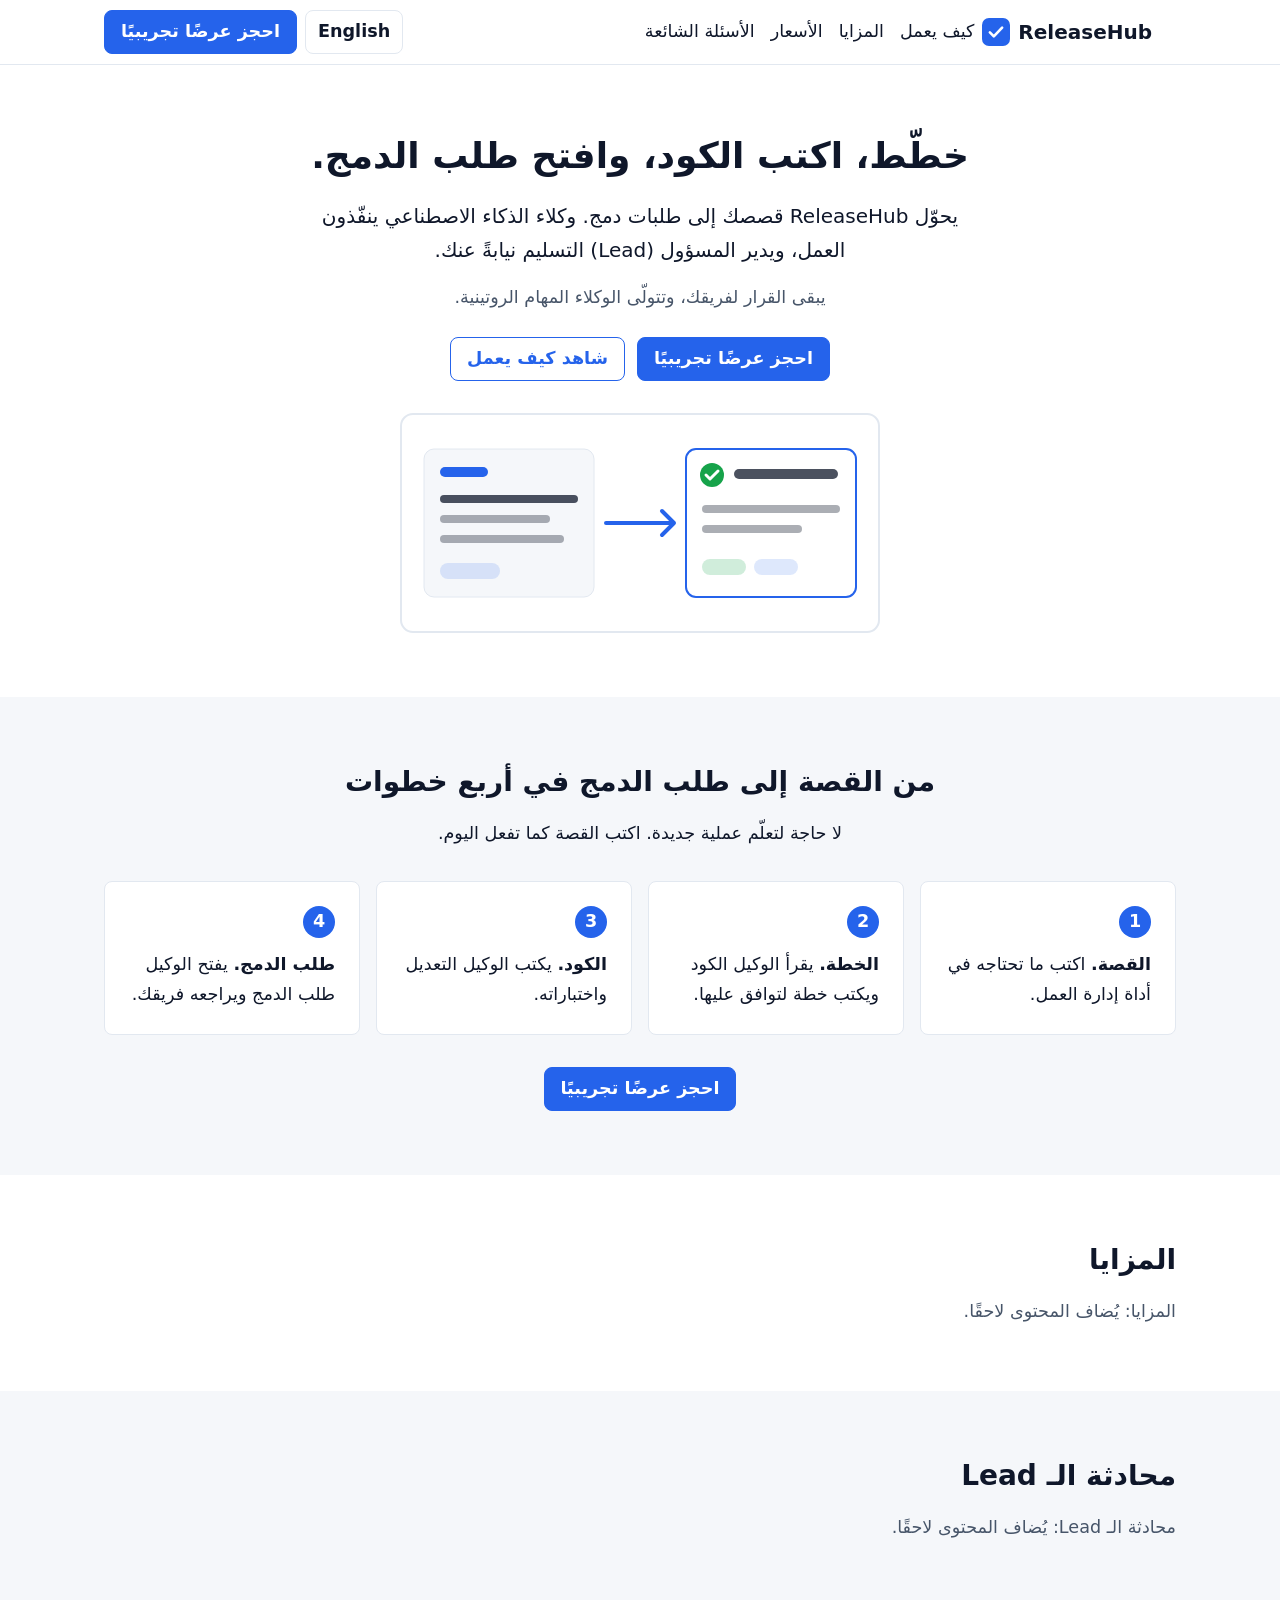
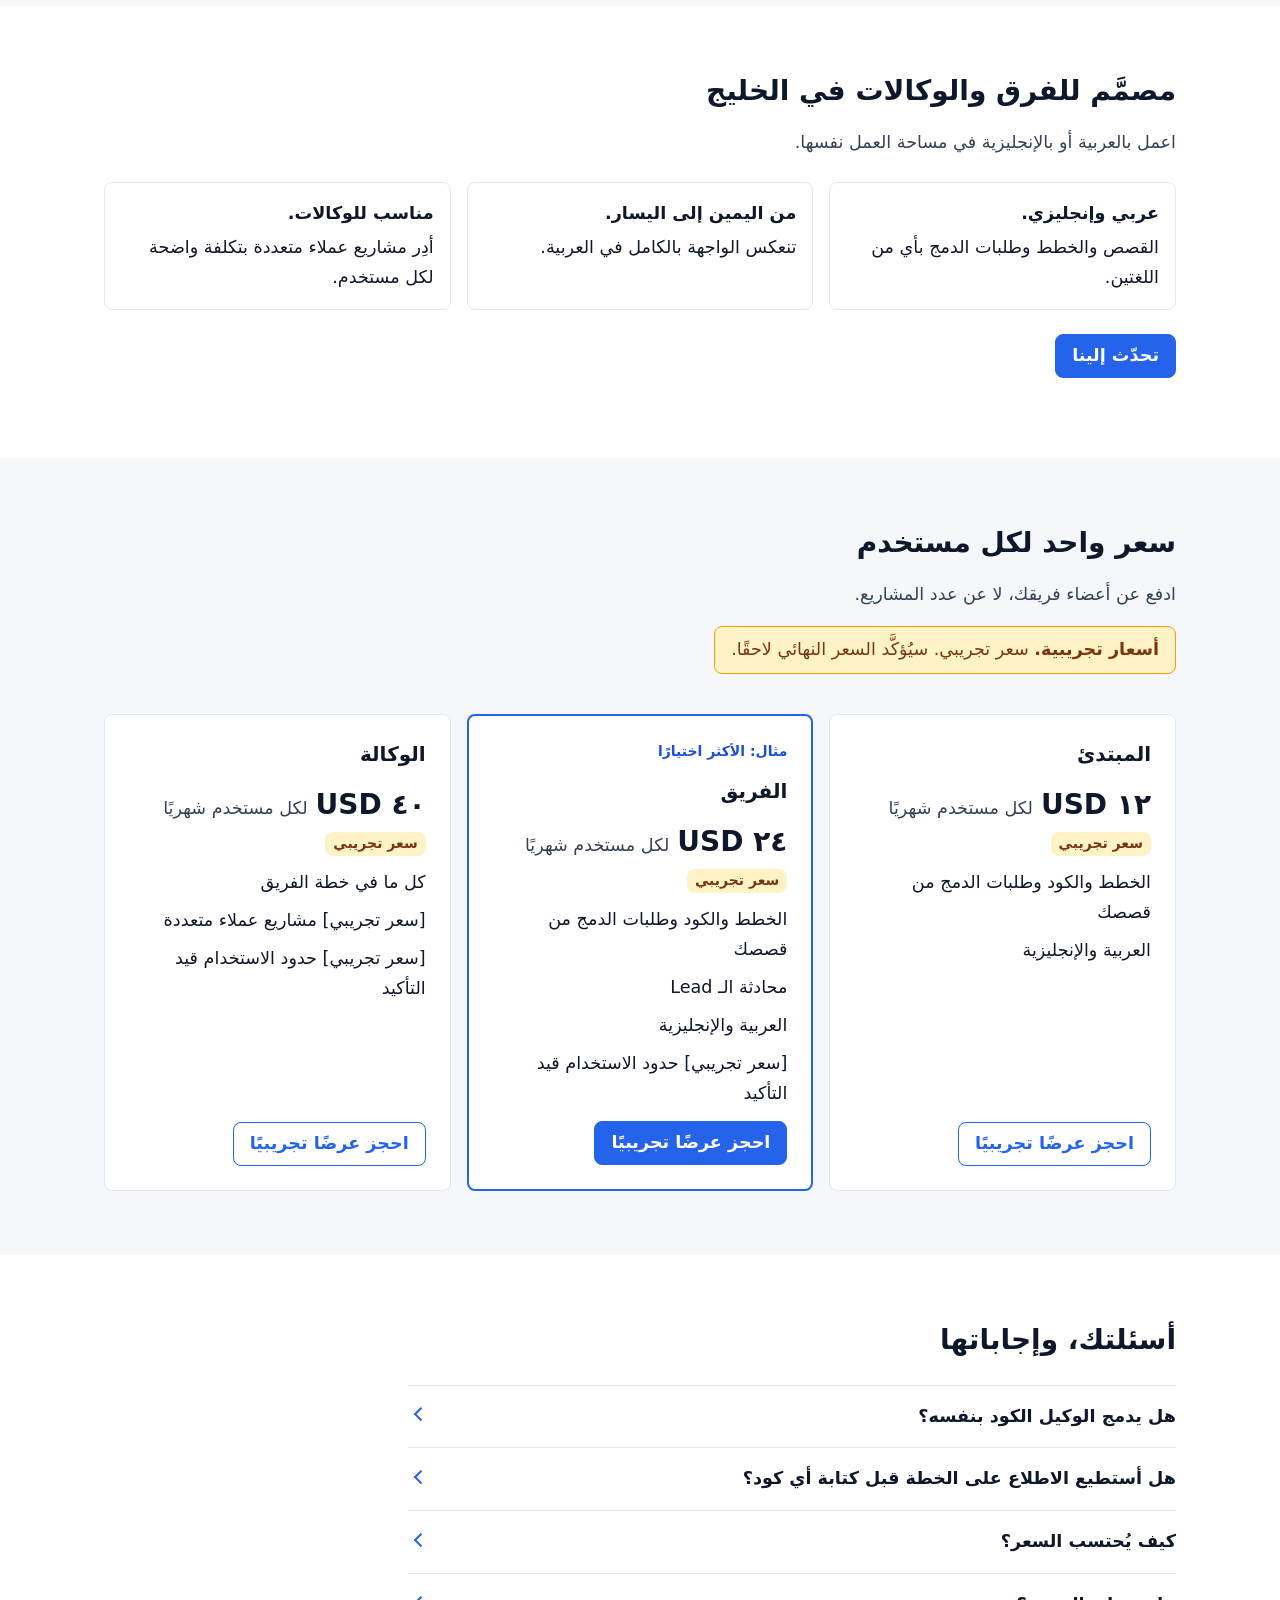
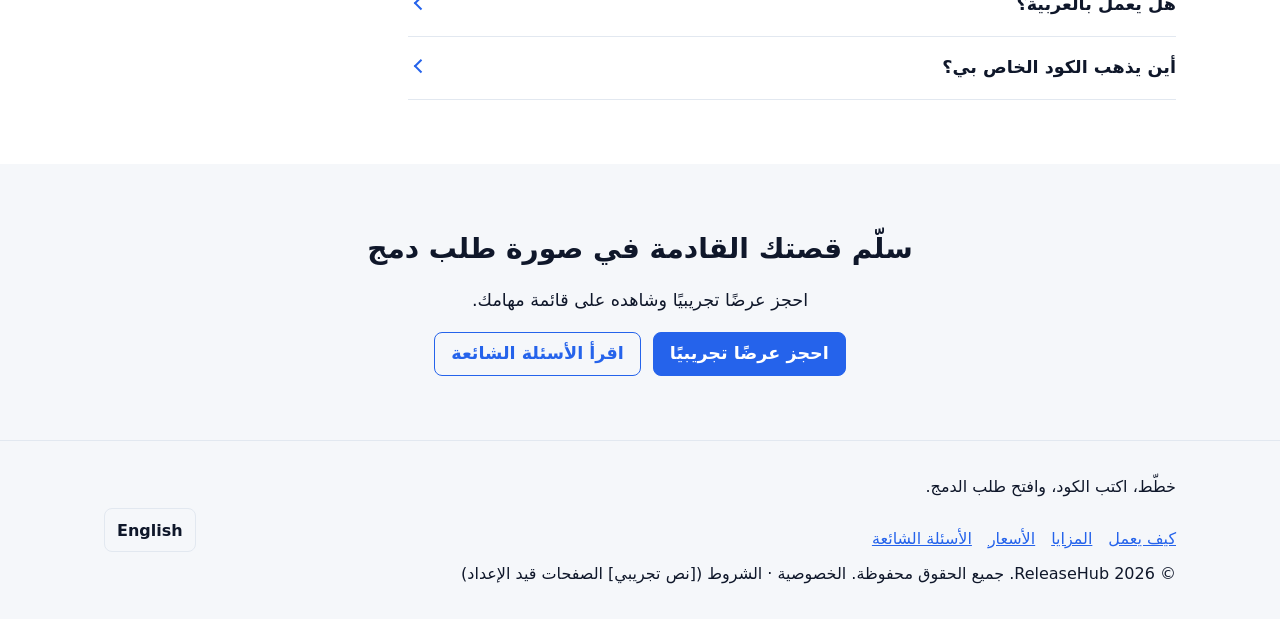
==== commit d36b2b36: "RUN-73: bring main in Made by a ReleaseHub agent run." ====
--- a/ar/index.html
+++ b/ar/index.html
@@ -83,41 +83,8 @@
       <!-- section:features -->
       <section id="features" aria-labelledby="features-title">
         <div class="container">
-          <h2 id="features-title">كل ما يحتاجه التسليم في مساحة عمل واحدة</h2>
-          <p class="section-lead">الوكلاء ينفّذون، وفريقك يتحكّم.</p>
-          <ul class="feature-grid">
-            <li class="feature-card">
-              <svg class="feature-icon" width="28" height="28" viewBox="0 0 24 24" fill="none" stroke="currentColor" stroke-width="2" stroke-linecap="round" stroke-linejoin="round" aria-hidden="true" focusable="false"><path d="M5 4h10l4 4v12H5z"/><path d="M9 13h6M9 17h4"/></svg>
-              <h3>من القصص إلى طلبات الدمج</h3>
-              <p>اكتب قصة واستلم طلب دمج، معه الخطة والاختبارات.</p>
-            </li>
-            <li class="feature-card">
-              <svg class="feature-icon" width="28" height="28" viewBox="0 0 24 24" fill="none" stroke="currentColor" stroke-width="2" stroke-linecap="round" stroke-linejoin="round" aria-hidden="true" focusable="false"><rect x="4" y="7" width="16" height="12" rx="2"/><path d="M12 7V4M9 12h.01M15 12h.01"/></svg>
-              <h3>وكلاء برمجة بالذكاء الاصطناعي</h3>
-              <p>يكتب الوكلاء الاختبارات أولًا، ثم الكود الذي يجتازها.</p>
-            </li>
-            <li class="feature-card">
-              <svg class="feature-icon" width="28" height="28" viewBox="0 0 24 24" fill="none" stroke="currentColor" stroke-width="2" stroke-linecap="round" stroke-linejoin="round" aria-hidden="true" focusable="false"><circle cx="12" cy="12" r="8"/><path d="M12 8v4l3 2"/></svg>
-              <h3><bdi>Lead</bdi> يدير التسليم</h3>
-              <p>اسأل الـ <bdi>Lead</bdi> عن التقدّم والخطط والخطوات التالية عبر محادثة.</p>
-            </li>
-            <li class="feature-card">
-              <svg class="feature-icon" width="28" height="28" viewBox="0 0 24 24" fill="none" stroke="currentColor" stroke-width="2" stroke-linecap="round" stroke-linejoin="round" aria-hidden="true" focusable="false"><path d="M5 12l4 4 10-10"/></svg>
-              <h3>تحكّم في المراجعة والدمج</h3>
-              <p>لا يُكتب أي كود قبل موافقتك على الخطة، ولا يُدمج شيء دون مراجعتك.</p>
-            </li>
-            <li class="feature-card">
-              <svg class="feature-icon" width="28" height="28" viewBox="0 0 24 24" fill="none" stroke="currentColor" stroke-width="2" stroke-linecap="round" stroke-linejoin="round" aria-hidden="true" focusable="false"><path d="M5 6h14M5 12h14M5 18h14"/></svg>
-              <h3>تشغيل متوازٍ</h3>
-              <p>يمكن تشغيل عدة قصص في الوقت نفسه، كل قصة على فرع مستقل.</p>
-            </li>
-            <li class="feature-card">
-              <svg class="feature-icon" width="28" height="28" viewBox="0 0 24 24" fill="none" stroke="currentColor" stroke-width="2" stroke-linecap="round" stroke-linejoin="round" aria-hidden="true" focusable="false"><circle cx="12" cy="12" r="8"/><path d="M4 12h16M12 4c3 3 3 13 0 16M12 4c-3 3-3 13 0 16"/></svg>
-              <h3>العربية والإنجليزية</h3>
-              <p>القصص والخطط وطلبات الدمج بأي من اللغتين.</p>
-            </li>
-          </ul>
-          <p class="section-action"><a class="btn" href="#pricing">اطّلع على الأسعار</a></p>
+          <h2 id="features-title">المزايا</h2>
+          <p class="placeholder">المزايا: يُضاف المحتوى لاحقًا.</p>
         </div>
       </section>
       <!-- /section:features -->
@@ -125,17 +92,8 @@
       <!-- section:lead-chat -->
       <section id="lead" aria-labelledby="lead-title">
         <div class="container">
-          <h2 id="lead-title">اسأل الـ <bdi>Lead</bdi>. هو من يدير التسليم.</h2>
-          <p class="section-lead">خطّط للأسبوع وتابع التقدّم وأزل العوائق عبر محادثة.</p>
-          <figure class="chat" role="group" aria-label="محادثة نموذجية مع الـ Lead">
-            <ol class="chat-list">
-              <li class="msg msg-user"><span class="msg-who">أنت</span><p>هل يمكننا إضافة الوضع الداكن إلى لوحة التحكم؟</p></li>
-              <li class="msg msg-lead"><span class="msg-who"><bdi>Lead</bdi></span><p>نعم. هذه هي الخطة:</p><ol class="msg-steps"><li>إضافة مفتاح للمظهر في صفحة الإعدادات.</li><li>كتابة اختبارات القبول أولًا.</li><li>فتح طلب دمج واحد لتراجعه.</li></ol></li>
-              <li class="msg msg-user"><span class="msg-who">أنت</span><p>ممتاز. تفضّل بالبدء.</p></li>
-              <li class="msg msg-lead"><span class="msg-who"><bdi>Lead</bdi></span><p>بدأتُ. ستكون الخطة جاهزة لموافقتك خلال دقائق.</p></li>
-            </ol>
-            <figcaption class="chat-note">هذه محادثة نموذجية.</figcaption>
-          </figure>
+          <h2 id="lead-title">محادثة الـ Lead</h2>
+          <p class="placeholder">محادثة الـ Lead: يُضاف المحتوى لاحقًا.</p>
         </div>
       </section>
       <!-- /section:lead-chat -->
@@ -202,17 +160,42 @@
       <!-- section:faq -->
       <section id="faq" aria-labelledby="faq-title">
         <div class="container">
-          <h2 id="faq-title">الأسئلة الشائعة</h2>
-          <p class="placeholder">الأسئلة الشائعة: يُضاف المحتوى لاحقًا.</p>
+          <h2 id="faq-title">أسئلتك، وإجاباتها</h2>
+          <div class="faq-list">
+            <details class="faq-item">
+              <summary>هل يدمج الوكيل الكود بنفسه؟</summary>
+              <p>لا. يفتح طلب دمج ويراجعه فريقك ويدمجه.</p>
+            </details>
+            <details class="faq-item">
+              <summary>هل أستطيع الاطلاع على الخطة قبل كتابة أي كود؟</summary>
+              <p>نعم. كل تشغيل يبدأ بخطة توافق عليها.</p>
+            </details>
+            <details class="faq-item">
+              <summary>كيف يُحتسب السعر؟</summary>
+              <p>لكل مستخدم شهريًا. راجع <a href="#pricing">قسم الأسعار</a>.</p>
+            </details>
+            <details class="faq-item">
+              <summary>هل يعمل بالعربية؟</summary>
+              <p>نعم. الموقع ومساحة العمل يعملان بالعربية والإنجليزية.</p>
+            </details>
+            <details class="faq-item">
+              <summary>أين يذهب الكود الخاص بي؟</summary>
+              <p>يعمل الوكلاء في مستودعاتك. [نص تجريبي] تفاصيل معالجة البيانات قيد التأكيد.</p>
+            </details>
+          </div>
         </div>
       </section>
       <!-- /section:faq -->
 
       <!-- section:cta -->
       <section id="cta" aria-labelledby="cta-title">
-        <div class="container">
-          <h2 id="cta-title">هل أنت مستعد للبدء؟</h2>
-          <p class="placeholder">الدعوة الأخيرة للعمل: يُضاف المحتوى لاحقًا.</p>
+        <div class="container cta-box">
+          <h2 id="cta-title">سلّم قصتك القادمة في صورة طلب دمج</h2>
+          <p>احجز عرضًا تجريبيًا وشاهده على قائمة مهامك.</p>
+          <p class="cta-actions">
+            <a class="btn" href="#" data-cta>احجز عرضًا تجريبيًا</a>
+            <a class="btn btn--ghost" href="#faq">اقرأ الأسئلة الشائعة</a>
+          </p>
         </div>
       </section>
       <!-- /section:cta -->
--- a/assets/css/styles.css
+++ b/assets/css/styles.css
@@ -198,30 +198,6 @@
 main section { padding-block: var(--space-12); }
 main section:nth-of-type(even) { background: var(--color-surface); }
 .placeholder { color: #475569; margin-block-end: 0; }
-
-/* ===== RHL-6: Features and Lead chat showcase sections ===== */
-.section-lead { color: #475569; max-inline-size: 60ch; margin-block-end: var(--space-8); }
-.section-action { margin-block: var(--space-8) 0; }
-.feature-grid { list-style: none; margin: 0; padding: 0; display: grid; grid-template-columns: 1fr; gap: var(--space-4); }
-.feature-card { background: var(--color-bg); border: 1px solid var(--color-line); border-radius: var(--radius); padding: var(--space-6); overflow-wrap: anywhere; }
-.feature-icon { color: var(--color-accent); margin-block-end: var(--space-3); }
-.feature-card h3 { font-size: var(--text-base); margin-block-end: var(--space-2); }
-.feature-card p { margin: 0; color: #475569; }
-.chat { margin: 0; max-inline-size: 640px; background: var(--color-bg); border: 1px solid var(--color-line); border-radius: var(--radius); padding: var(--space-4); }
-.chat-list { list-style: none; margin: 0; padding: 0; display: flex; flex-direction: column; gap: var(--space-3); }
-.msg { max-inline-size: 85%; padding: var(--space-3) var(--space-4); border-radius: var(--radius); overflow-wrap: anywhere; }
-.msg p { margin: 0; }
-.msg-who { display: block; font-size: var(--text-sm); font-weight: 600; margin-block-end: var(--space-1); }
-.msg-user { align-self: flex-start; background: var(--color-surface); border: 1px solid var(--color-line); }
-.msg-lead { align-self: flex-end; background: #EFF6FF; border: 1px solid #BFDBFE; }
-.msg-steps { margin: var(--space-2) 0 0; padding-inline-start: var(--space-6); }
-.chat-note { margin-block-start: var(--space-4); font-size: var(--text-sm); color: #475569; }
-@media (min-width: 768px) {
-  .feature-grid { grid-template-columns: repeat(2, 1fr); }
-}
-@media (min-width: 1024px) {
-  .feature-grid { grid-template-columns: repeat(3, 1fr); }
-}
 
 /* ===== Hero and How it works (RHL-5) ===== */
 #hero { padding-block-start: var(--space-16); text-align: center; }
@@ -281,6 +257,40 @@
   html { scroll-behavior: smooth; }
 }
 
+/* ===== RHL-8: FAQ and final call to action ===== */
+.faq-list { max-inline-size: 48rem; margin-block-start: var(--space-6); }
+.faq-item { border-block-end: 1px solid var(--color-line); }
+.faq-item:first-child { border-block-start: 1px solid var(--color-line); }
+.faq-item summary {
+  position: relative;
+  display: block;
+  min-block-size: var(--tap);
+  padding-block: var(--space-4);
+  padding-inline: 0 var(--space-8);
+  font-weight: 600;
+  cursor: pointer;
+  list-style: none;
+}
+.faq-item summary::-webkit-details-marker { display: none; }
+.faq-item summary::after {
+  content: "";
+  position: absolute;
+  inset-inline-end: var(--space-2);
+  inset-block-start: 50%;
+  inline-size: 0.6rem;
+  block-size: 0.6rem;
+  margin-block-start: -0.45rem;
+  border-inline-end: 2px solid var(--color-accent);
+  border-block-end: 2px solid var(--color-accent);
+  transform: rotate(45deg);
+}
+.faq-item[open] summary::after { margin-block-start: -0.2rem; transform: rotate(-135deg); }
+.faq-item summary:focus-visible { outline: 2px solid var(--color-accent); outline-offset: 2px; border-radius: var(--radius); }
+.faq-item p { margin-block: 0 var(--space-4); padding-inline-end: var(--space-8); }
+#cta { scroll-margin-block-start: 5rem; }
+.cta-box { text-align: center; }
+.cta-actions { display: flex; flex-wrap: wrap; justify-content: center; gap: var(--space-3); margin-block-end: 0; }
+
 /* ===== RHL-7: Gulf audience and per-user pricing sections ===== */
 .lead-text { max-inline-size: 60ch; color: #334155; }
 .points, .plans, .plan-items { list-style: none; margin: 0; padding: 0; }
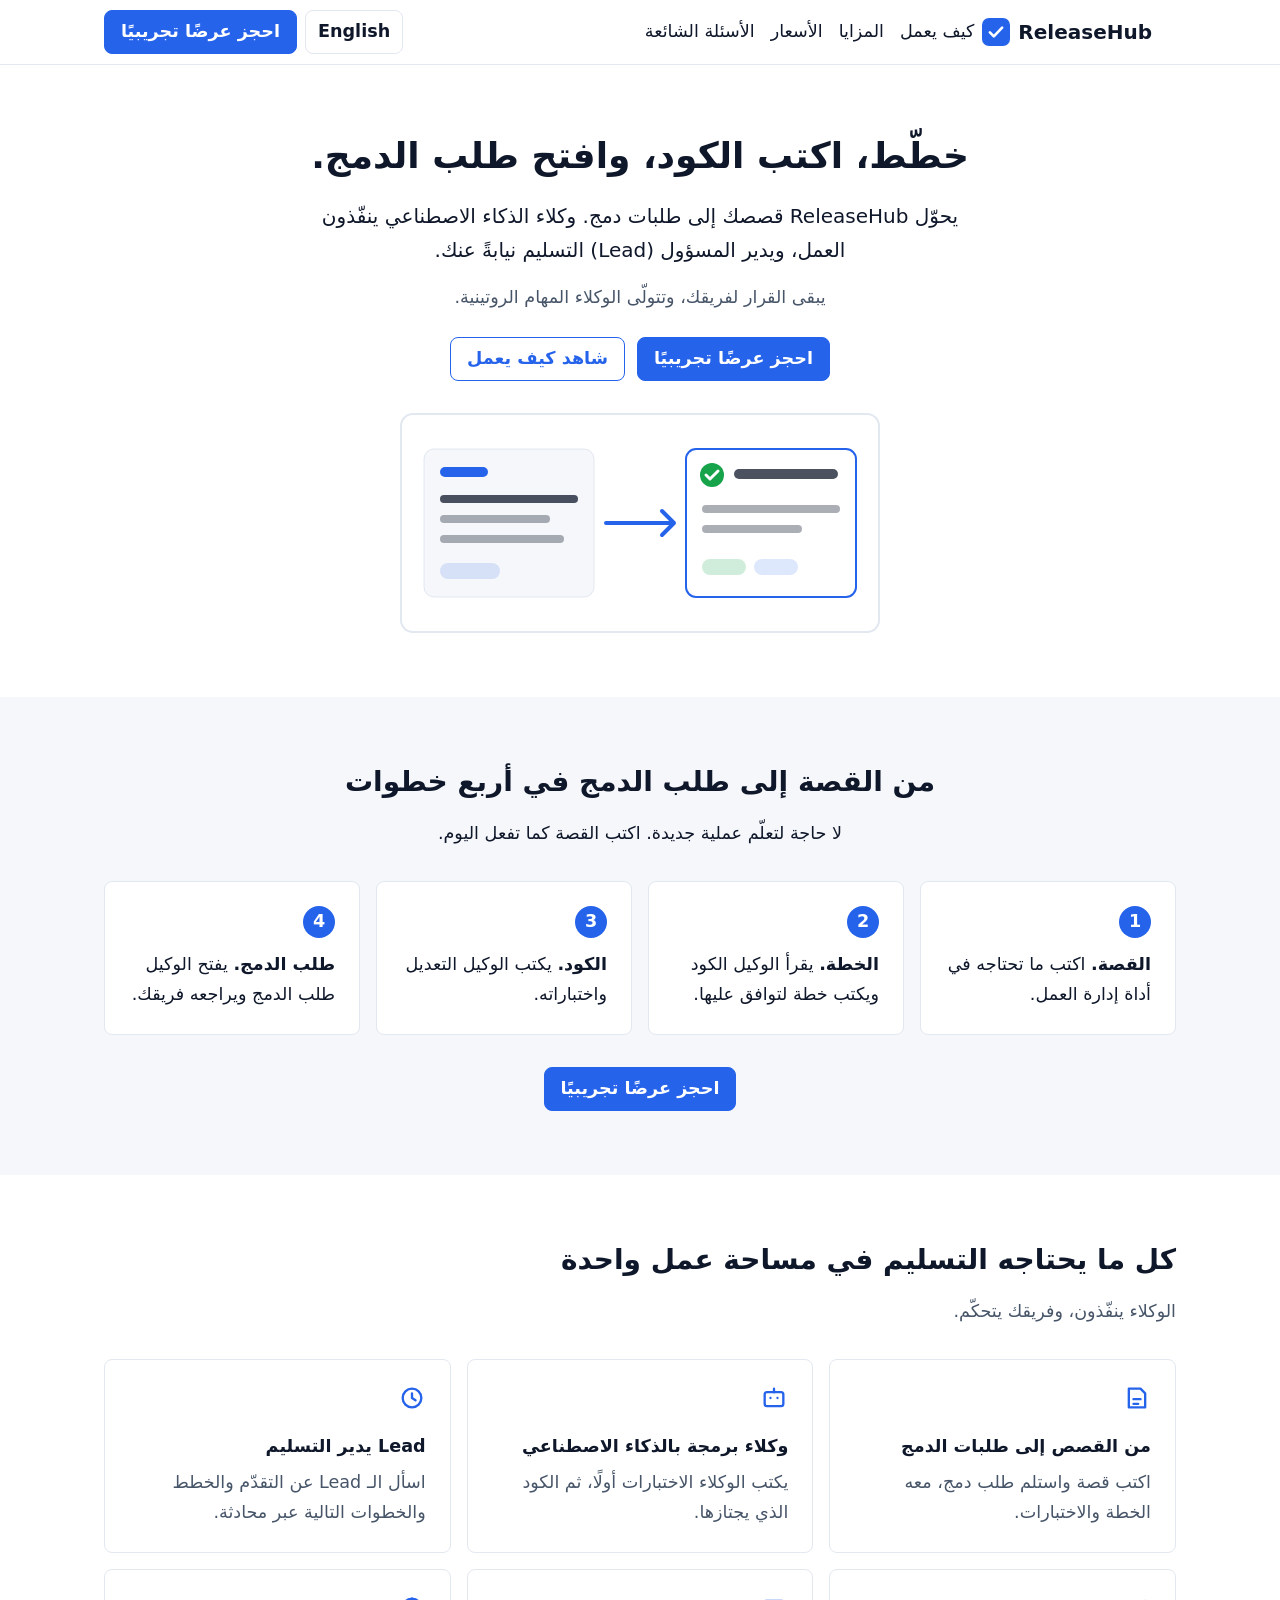
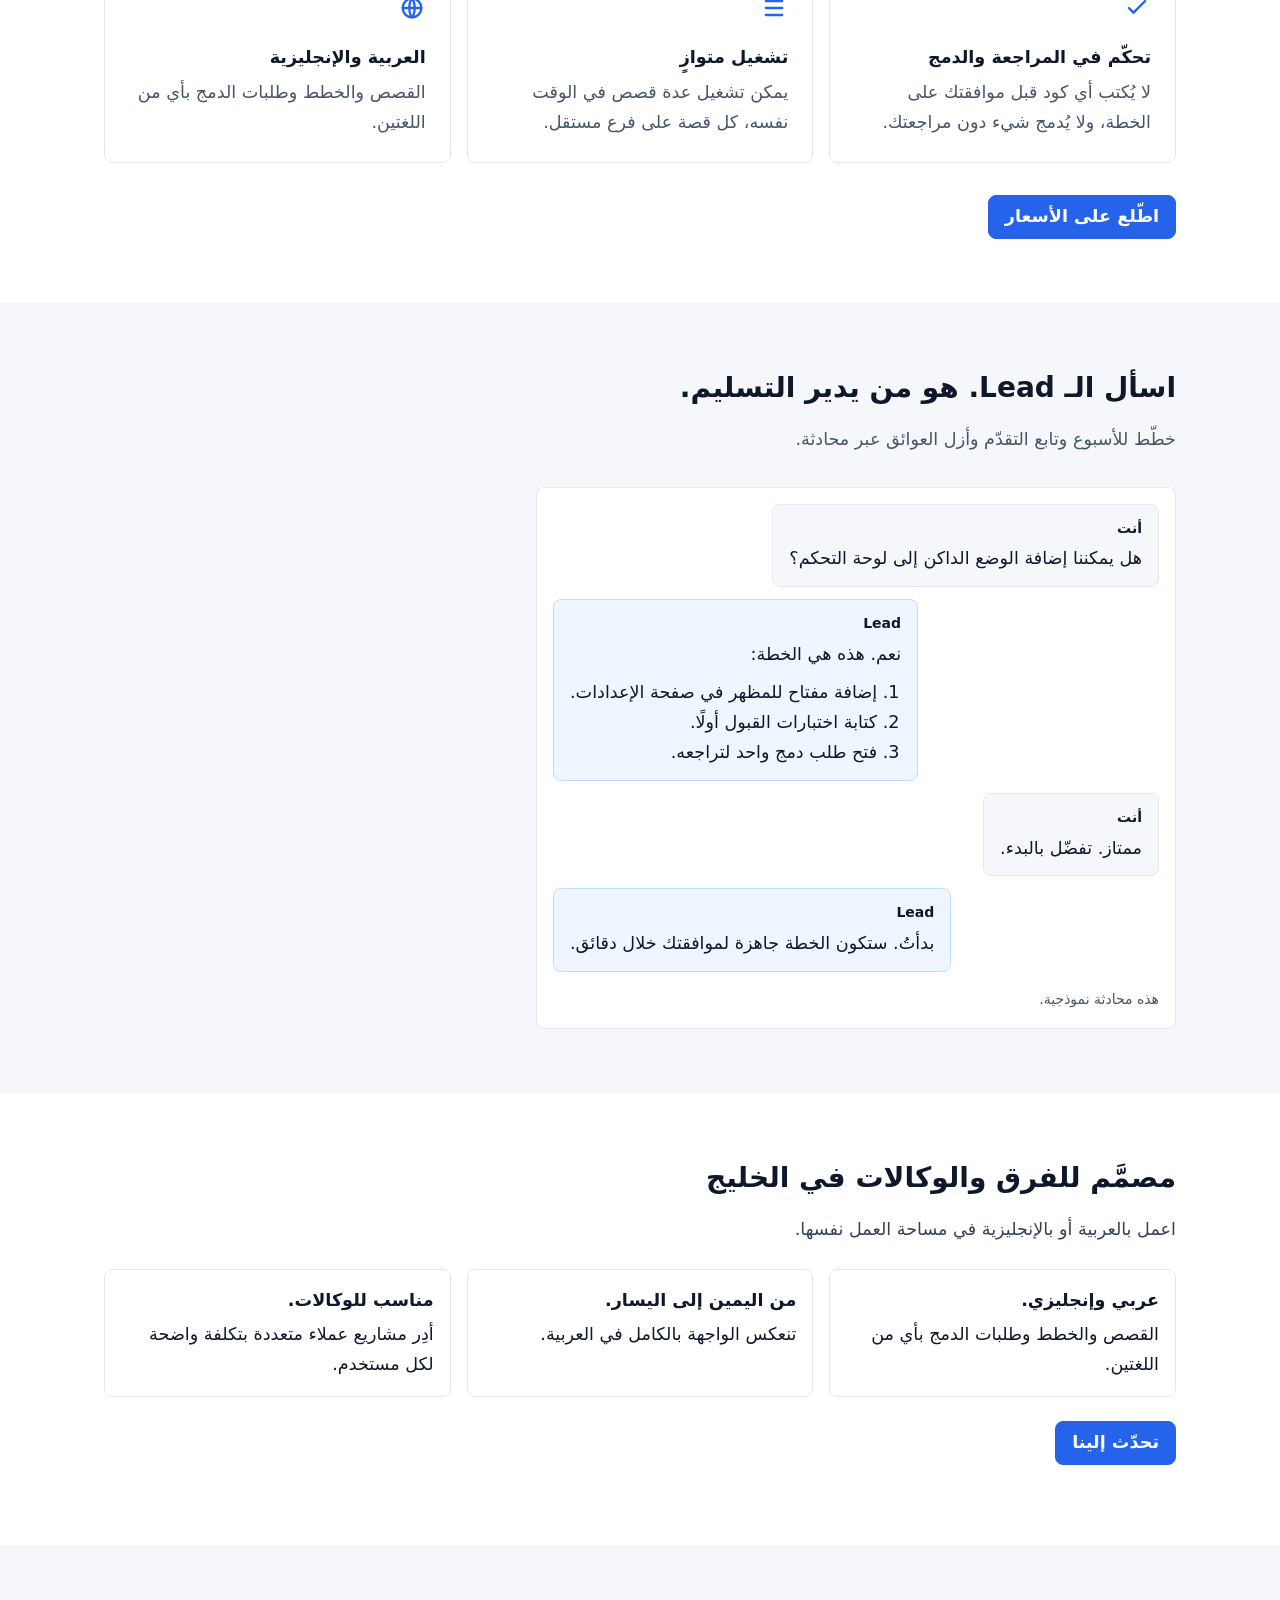
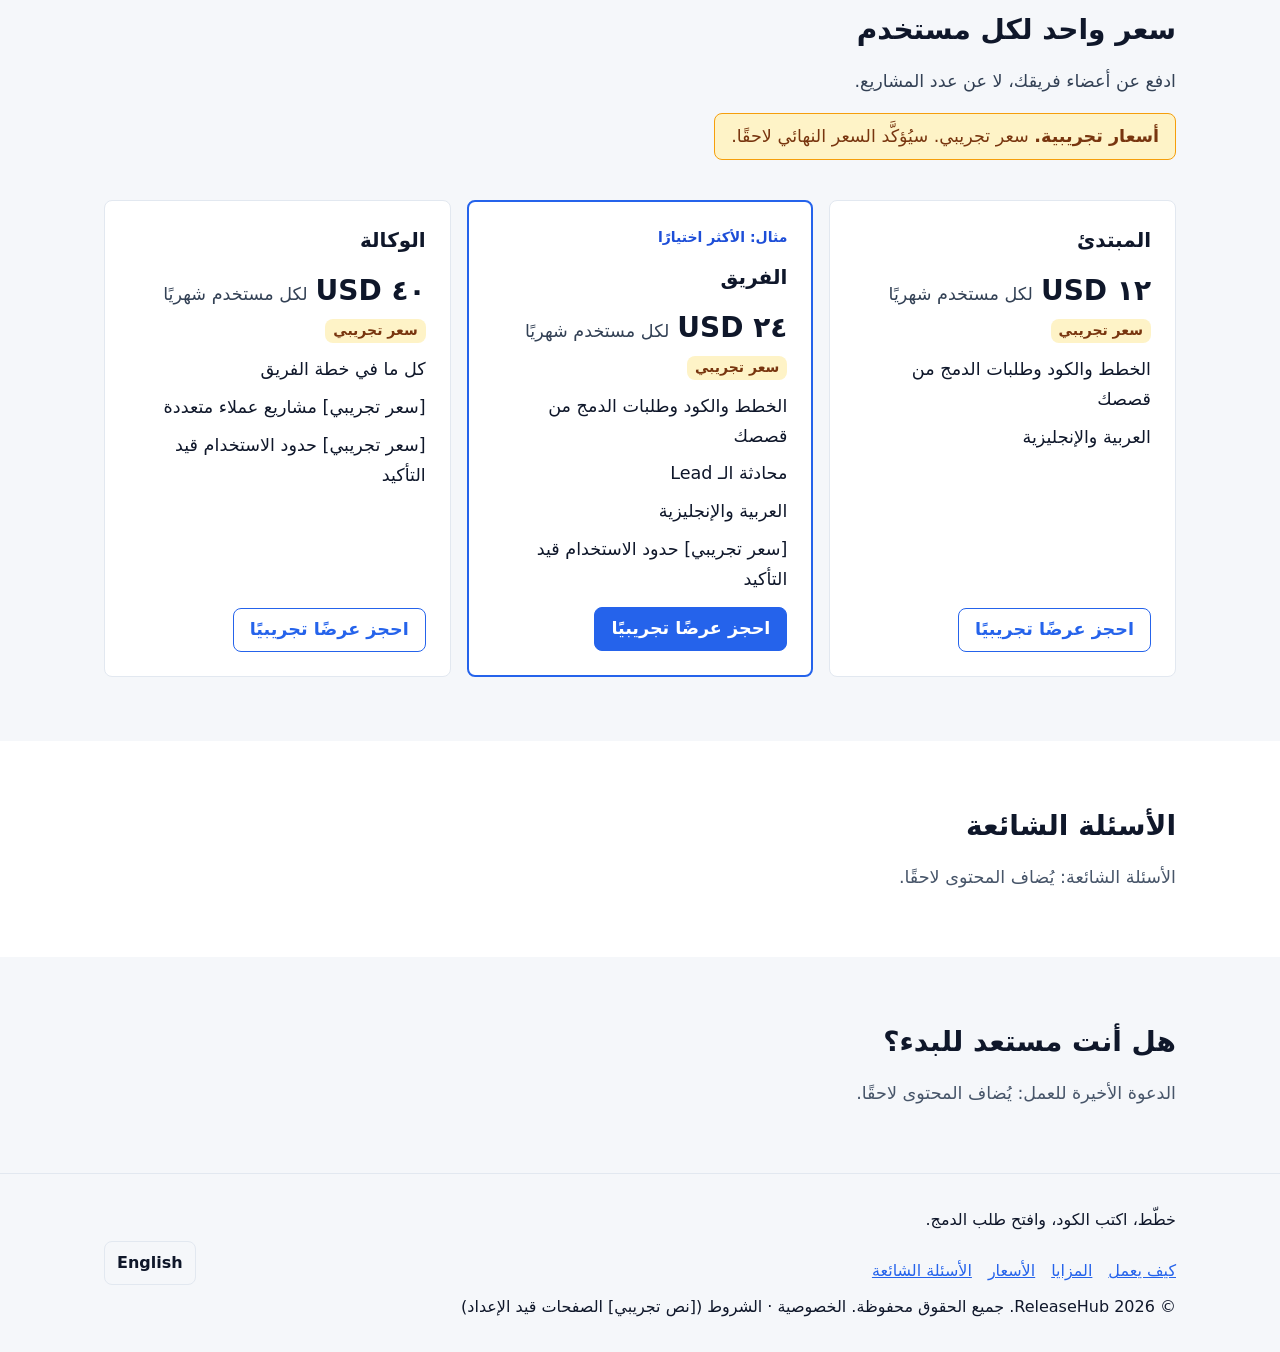
==== commit a73792d4: "Merge pull request #5 from phmarvel/agent/RUN-71 RUN-71: Features and Lead chat showcase sections" ====
--- a/ar/index.html
+++ b/ar/index.html
@@ -83,8 +83,41 @@
       <!-- section:features -->
       <section id="features" aria-labelledby="features-title">
         <div class="container">
-          <h2 id="features-title">المزايا</h2>
-          <p class="placeholder">المزايا: يُضاف المحتوى لاحقًا.</p>
+          <h2 id="features-title">كل ما يحتاجه التسليم في مساحة عمل واحدة</h2>
+          <p class="section-lead">الوكلاء ينفّذون، وفريقك يتحكّم.</p>
+          <ul class="feature-grid">
+            <li class="feature-card">
+              <svg class="feature-icon" width="28" height="28" viewBox="0 0 24 24" fill="none" stroke="currentColor" stroke-width="2" stroke-linecap="round" stroke-linejoin="round" aria-hidden="true" focusable="false"><path d="M5 4h10l4 4v12H5z"/><path d="M9 13h6M9 17h4"/></svg>
+              <h3>من القصص إلى طلبات الدمج</h3>
+              <p>اكتب قصة واستلم طلب دمج، معه الخطة والاختبارات.</p>
+            </li>
+            <li class="feature-card">
+              <svg class="feature-icon" width="28" height="28" viewBox="0 0 24 24" fill="none" stroke="currentColor" stroke-width="2" stroke-linecap="round" stroke-linejoin="round" aria-hidden="true" focusable="false"><rect x="4" y="7" width="16" height="12" rx="2"/><path d="M12 7V4M9 12h.01M15 12h.01"/></svg>
+              <h3>وكلاء برمجة بالذكاء الاصطناعي</h3>
+              <p>يكتب الوكلاء الاختبارات أولًا، ثم الكود الذي يجتازها.</p>
+            </li>
+            <li class="feature-card">
+              <svg class="feature-icon" width="28" height="28" viewBox="0 0 24 24" fill="none" stroke="currentColor" stroke-width="2" stroke-linecap="round" stroke-linejoin="round" aria-hidden="true" focusable="false"><circle cx="12" cy="12" r="8"/><path d="M12 8v4l3 2"/></svg>
+              <h3><bdi>Lead</bdi> يدير التسليم</h3>
+              <p>اسأل الـ <bdi>Lead</bdi> عن التقدّم والخطط والخطوات التالية عبر محادثة.</p>
+            </li>
+            <li class="feature-card">
+              <svg class="feature-icon" width="28" height="28" viewBox="0 0 24 24" fill="none" stroke="currentColor" stroke-width="2" stroke-linecap="round" stroke-linejoin="round" aria-hidden="true" focusable="false"><path d="M5 12l4 4 10-10"/></svg>
+              <h3>تحكّم في المراجعة والدمج</h3>
+              <p>لا يُكتب أي كود قبل موافقتك على الخطة، ولا يُدمج شيء دون مراجعتك.</p>
+            </li>
+            <li class="feature-card">
+              <svg class="feature-icon" width="28" height="28" viewBox="0 0 24 24" fill="none" stroke="currentColor" stroke-width="2" stroke-linecap="round" stroke-linejoin="round" aria-hidden="true" focusable="false"><path d="M5 6h14M5 12h14M5 18h14"/></svg>
+              <h3>تشغيل متوازٍ</h3>
+              <p>يمكن تشغيل عدة قصص في الوقت نفسه، كل قصة على فرع مستقل.</p>
+            </li>
+            <li class="feature-card">
+              <svg class="feature-icon" width="28" height="28" viewBox="0 0 24 24" fill="none" stroke="currentColor" stroke-width="2" stroke-linecap="round" stroke-linejoin="round" aria-hidden="true" focusable="false"><circle cx="12" cy="12" r="8"/><path d="M4 12h16M12 4c3 3 3 13 0 16M12 4c-3 3-3 13 0 16"/></svg>
+              <h3>العربية والإنجليزية</h3>
+              <p>القصص والخطط وطلبات الدمج بأي من اللغتين.</p>
+            </li>
+          </ul>
+          <p class="section-action"><a class="btn" href="#pricing">اطّلع على الأسعار</a></p>
         </div>
       </section>
       <!-- /section:features -->
@@ -92,8 +125,17 @@
       <!-- section:lead-chat -->
       <section id="lead" aria-labelledby="lead-title">
         <div class="container">
-          <h2 id="lead-title">محادثة الـ Lead</h2>
-          <p class="placeholder">محادثة الـ Lead: يُضاف المحتوى لاحقًا.</p>
+          <h2 id="lead-title">اسأل الـ <bdi>Lead</bdi>. هو من يدير التسليم.</h2>
+          <p class="section-lead">خطّط للأسبوع وتابع التقدّم وأزل العوائق عبر محادثة.</p>
+          <figure class="chat" role="group" aria-label="محادثة نموذجية مع الـ Lead">
+            <ol class="chat-list">
+              <li class="msg msg-user"><span class="msg-who">أنت</span><p>هل يمكننا إضافة الوضع الداكن إلى لوحة التحكم؟</p></li>
+              <li class="msg msg-lead"><span class="msg-who"><bdi>Lead</bdi></span><p>نعم. هذه هي الخطة:</p><ol class="msg-steps"><li>إضافة مفتاح للمظهر في صفحة الإعدادات.</li><li>كتابة اختبارات القبول أولًا.</li><li>فتح طلب دمج واحد لتراجعه.</li></ol></li>
+              <li class="msg msg-user"><span class="msg-who">أنت</span><p>ممتاز. تفضّل بالبدء.</p></li>
+              <li class="msg msg-lead"><span class="msg-who"><bdi>Lead</bdi></span><p>بدأتُ. ستكون الخطة جاهزة لموافقتك خلال دقائق.</p></li>
+            </ol>
+            <figcaption class="chat-note">هذه محادثة نموذجية.</figcaption>
+          </figure>
         </div>
       </section>
       <!-- /section:lead-chat -->
@@ -160,42 +202,17 @@
       <!-- section:faq -->
       <section id="faq" aria-labelledby="faq-title">
         <div class="container">
-          <h2 id="faq-title">أسئلتك، وإجاباتها</h2>
-          <div class="faq-list">
-            <details class="faq-item">
-              <summary>هل يدمج الوكيل الكود بنفسه؟</summary>
-              <p>لا. يفتح طلب دمج ويراجعه فريقك ويدمجه.</p>
-            </details>
-            <details class="faq-item">
-              <summary>هل أستطيع الاطلاع على الخطة قبل كتابة أي كود؟</summary>
-              <p>نعم. كل تشغيل يبدأ بخطة توافق عليها.</p>
-            </details>
-            <details class="faq-item">
-              <summary>كيف يُحتسب السعر؟</summary>
-              <p>لكل مستخدم شهريًا. راجع <a href="#pricing">قسم الأسعار</a>.</p>
-            </details>
-            <details class="faq-item">
-              <summary>هل يعمل بالعربية؟</summary>
-              <p>نعم. الموقع ومساحة العمل يعملان بالعربية والإنجليزية.</p>
-            </details>
-            <details class="faq-item">
-              <summary>أين يذهب الكود الخاص بي؟</summary>
-              <p>يعمل الوكلاء في مستودعاتك. [نص تجريبي] تفاصيل معالجة البيانات قيد التأكيد.</p>
-            </details>
-          </div>
+          <h2 id="faq-title">الأسئلة الشائعة</h2>
+          <p class="placeholder">الأسئلة الشائعة: يُضاف المحتوى لاحقًا.</p>
         </div>
       </section>
       <!-- /section:faq -->
 
       <!-- section:cta -->
       <section id="cta" aria-labelledby="cta-title">
-        <div class="container cta-box">
-          <h2 id="cta-title">سلّم قصتك القادمة في صورة طلب دمج</h2>
-          <p>احجز عرضًا تجريبيًا وشاهده على قائمة مهامك.</p>
-          <p class="cta-actions">
-            <a class="btn" href="#" data-cta>احجز عرضًا تجريبيًا</a>
-            <a class="btn btn--ghost" href="#faq">اقرأ الأسئلة الشائعة</a>
-          </p>
+        <div class="container">
+          <h2 id="cta-title">هل أنت مستعد للبدء؟</h2>
+          <p class="placeholder">الدعوة الأخيرة للعمل: يُضاف المحتوى لاحقًا.</p>
         </div>
       </section>
       <!-- /section:cta -->
--- a/assets/css/styles.css
+++ b/assets/css/styles.css
@@ -198,6 +198,30 @@
 main section { padding-block: var(--space-12); }
 main section:nth-of-type(even) { background: var(--color-surface); }
 .placeholder { color: #475569; margin-block-end: 0; }
+
+/* ===== RHL-6: Features and Lead chat showcase sections ===== */
+.section-lead { color: #475569; max-inline-size: 60ch; margin-block-end: var(--space-8); }
+.section-action { margin-block: var(--space-8) 0; }
+.feature-grid { list-style: none; margin: 0; padding: 0; display: grid; grid-template-columns: 1fr; gap: var(--space-4); }
+.feature-card { background: var(--color-bg); border: 1px solid var(--color-line); border-radius: var(--radius); padding: var(--space-6); overflow-wrap: anywhere; }
+.feature-icon { color: var(--color-accent); margin-block-end: var(--space-3); }
+.feature-card h3 { font-size: var(--text-base); margin-block-end: var(--space-2); }
+.feature-card p { margin: 0; color: #475569; }
+.chat { margin: 0; max-inline-size: 640px; background: var(--color-bg); border: 1px solid var(--color-line); border-radius: var(--radius); padding: var(--space-4); }
+.chat-list { list-style: none; margin: 0; padding: 0; display: flex; flex-direction: column; gap: var(--space-3); }
+.msg { max-inline-size: 85%; padding: var(--space-3) var(--space-4); border-radius: var(--radius); overflow-wrap: anywhere; }
+.msg p { margin: 0; }
+.msg-who { display: block; font-size: var(--text-sm); font-weight: 600; margin-block-end: var(--space-1); }
+.msg-user { align-self: flex-start; background: var(--color-surface); border: 1px solid var(--color-line); }
+.msg-lead { align-self: flex-end; background: #EFF6FF; border: 1px solid #BFDBFE; }
+.msg-steps { margin: var(--space-2) 0 0; padding-inline-start: var(--space-6); }
+.chat-note { margin-block-start: var(--space-4); font-size: var(--text-sm); color: #475569; }
+@media (min-width: 768px) {
+  .feature-grid { grid-template-columns: repeat(2, 1fr); }
+}
+@media (min-width: 1024px) {
+  .feature-grid { grid-template-columns: repeat(3, 1fr); }
+}
 
 /* ===== Hero and How it works (RHL-5) ===== */
 #hero { padding-block-start: var(--space-16); text-align: center; }
@@ -257,40 +281,6 @@
   html { scroll-behavior: smooth; }
 }
 
-/* ===== RHL-8: FAQ and final call to action ===== */
-.faq-list { max-inline-size: 48rem; margin-block-start: var(--space-6); }
-.faq-item { border-block-end: 1px solid var(--color-line); }
-.faq-item:first-child { border-block-start: 1px solid var(--color-line); }
-.faq-item summary {
-  position: relative;
-  display: block;
-  min-block-size: var(--tap);
-  padding-block: var(--space-4);
-  padding-inline: 0 var(--space-8);
-  font-weight: 600;
-  cursor: pointer;
-  list-style: none;
-}
-.faq-item summary::-webkit-details-marker { display: none; }
-.faq-item summary::after {
-  content: "";
-  position: absolute;
-  inset-inline-end: var(--space-2);
-  inset-block-start: 50%;
-  inline-size: 0.6rem;
-  block-size: 0.6rem;
-  margin-block-start: -0.45rem;
-  border-inline-end: 2px solid var(--color-accent);
-  border-block-end: 2px solid var(--color-accent);
-  transform: rotate(45deg);
-}
-.faq-item[open] summary::after { margin-block-start: -0.2rem; transform: rotate(-135deg); }
-.faq-item summary:focus-visible { outline: 2px solid var(--color-accent); outline-offset: 2px; border-radius: var(--radius); }
-.faq-item p { margin-block: 0 var(--space-4); padding-inline-end: var(--space-8); }
-#cta { scroll-margin-block-start: 5rem; }
-.cta-box { text-align: center; }
-.cta-actions { display: flex; flex-wrap: wrap; justify-content: center; gap: var(--space-3); margin-block-end: 0; }
-
 /* ===== RHL-7: Gulf audience and per-user pricing sections ===== */
 .lead-text { max-inline-size: 60ch; color: #334155; }
 .points, .plans, .plan-items { list-style: none; margin: 0; padding: 0; }
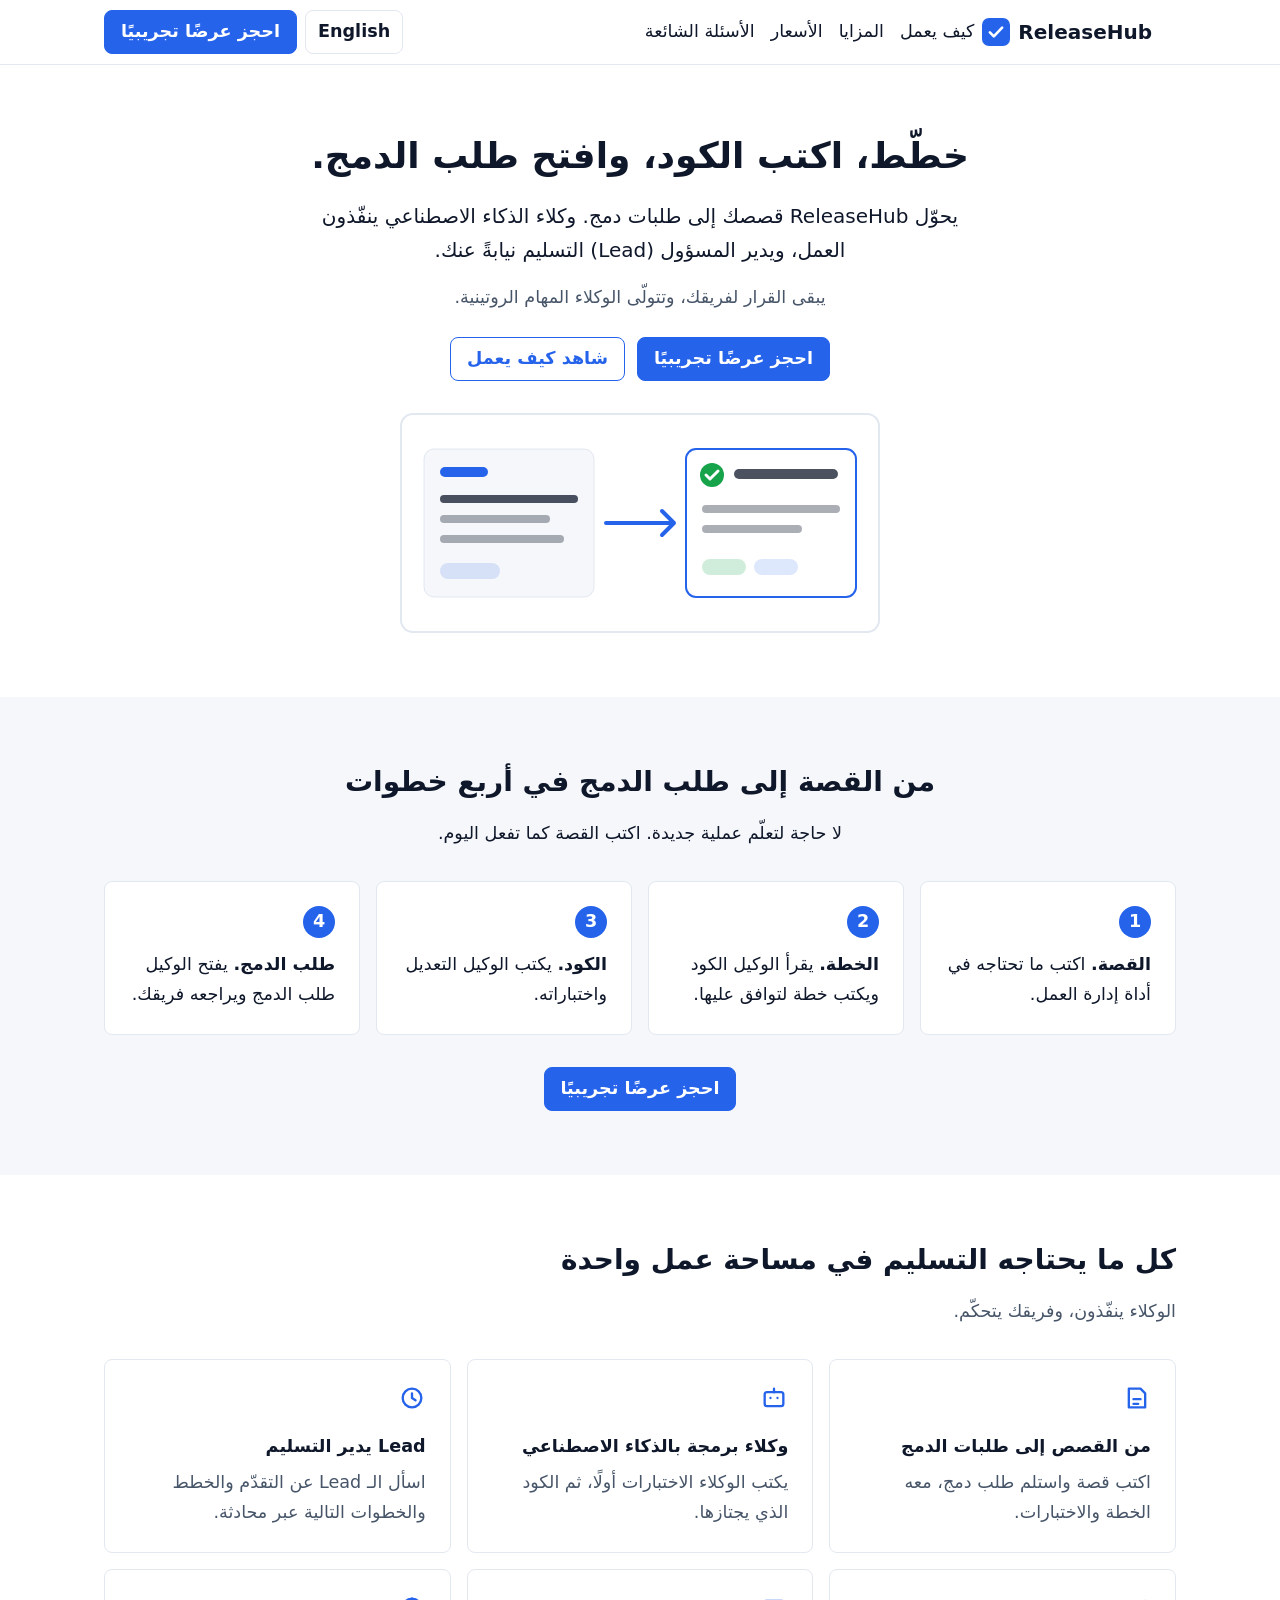
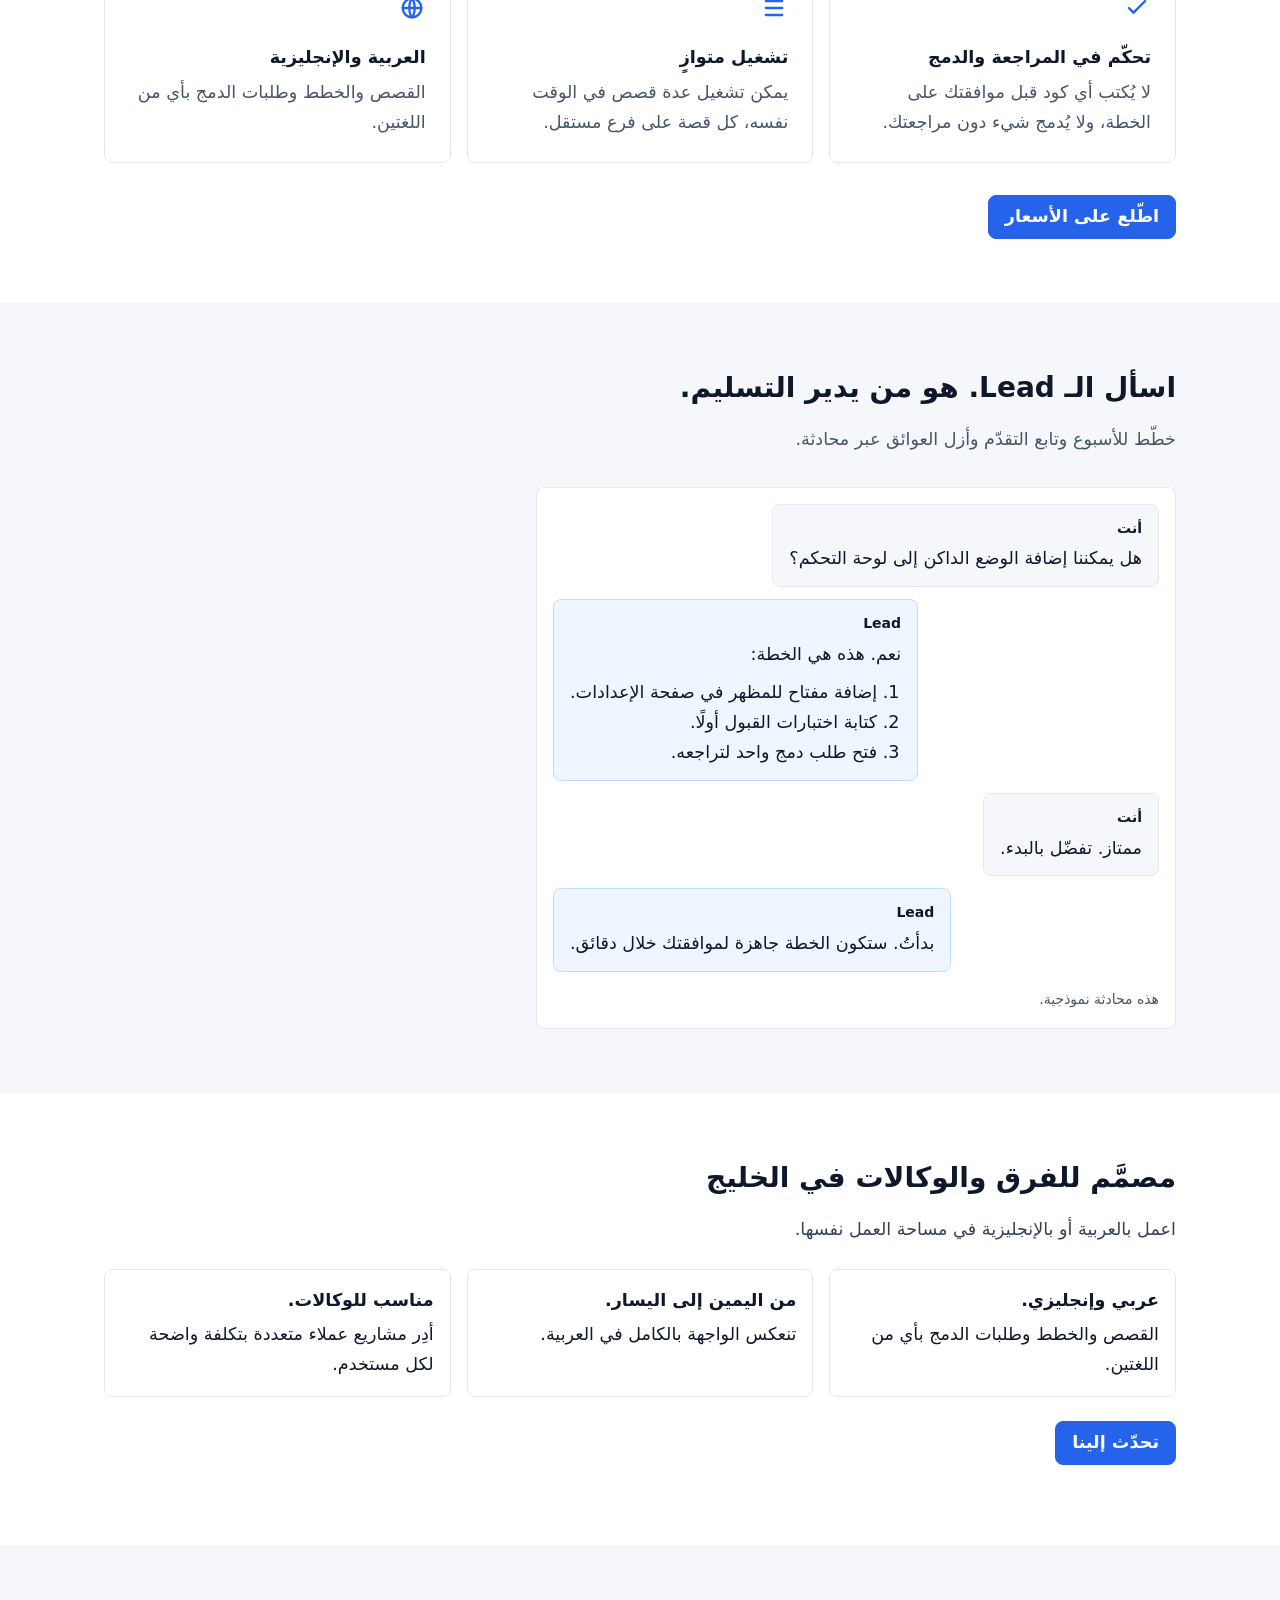
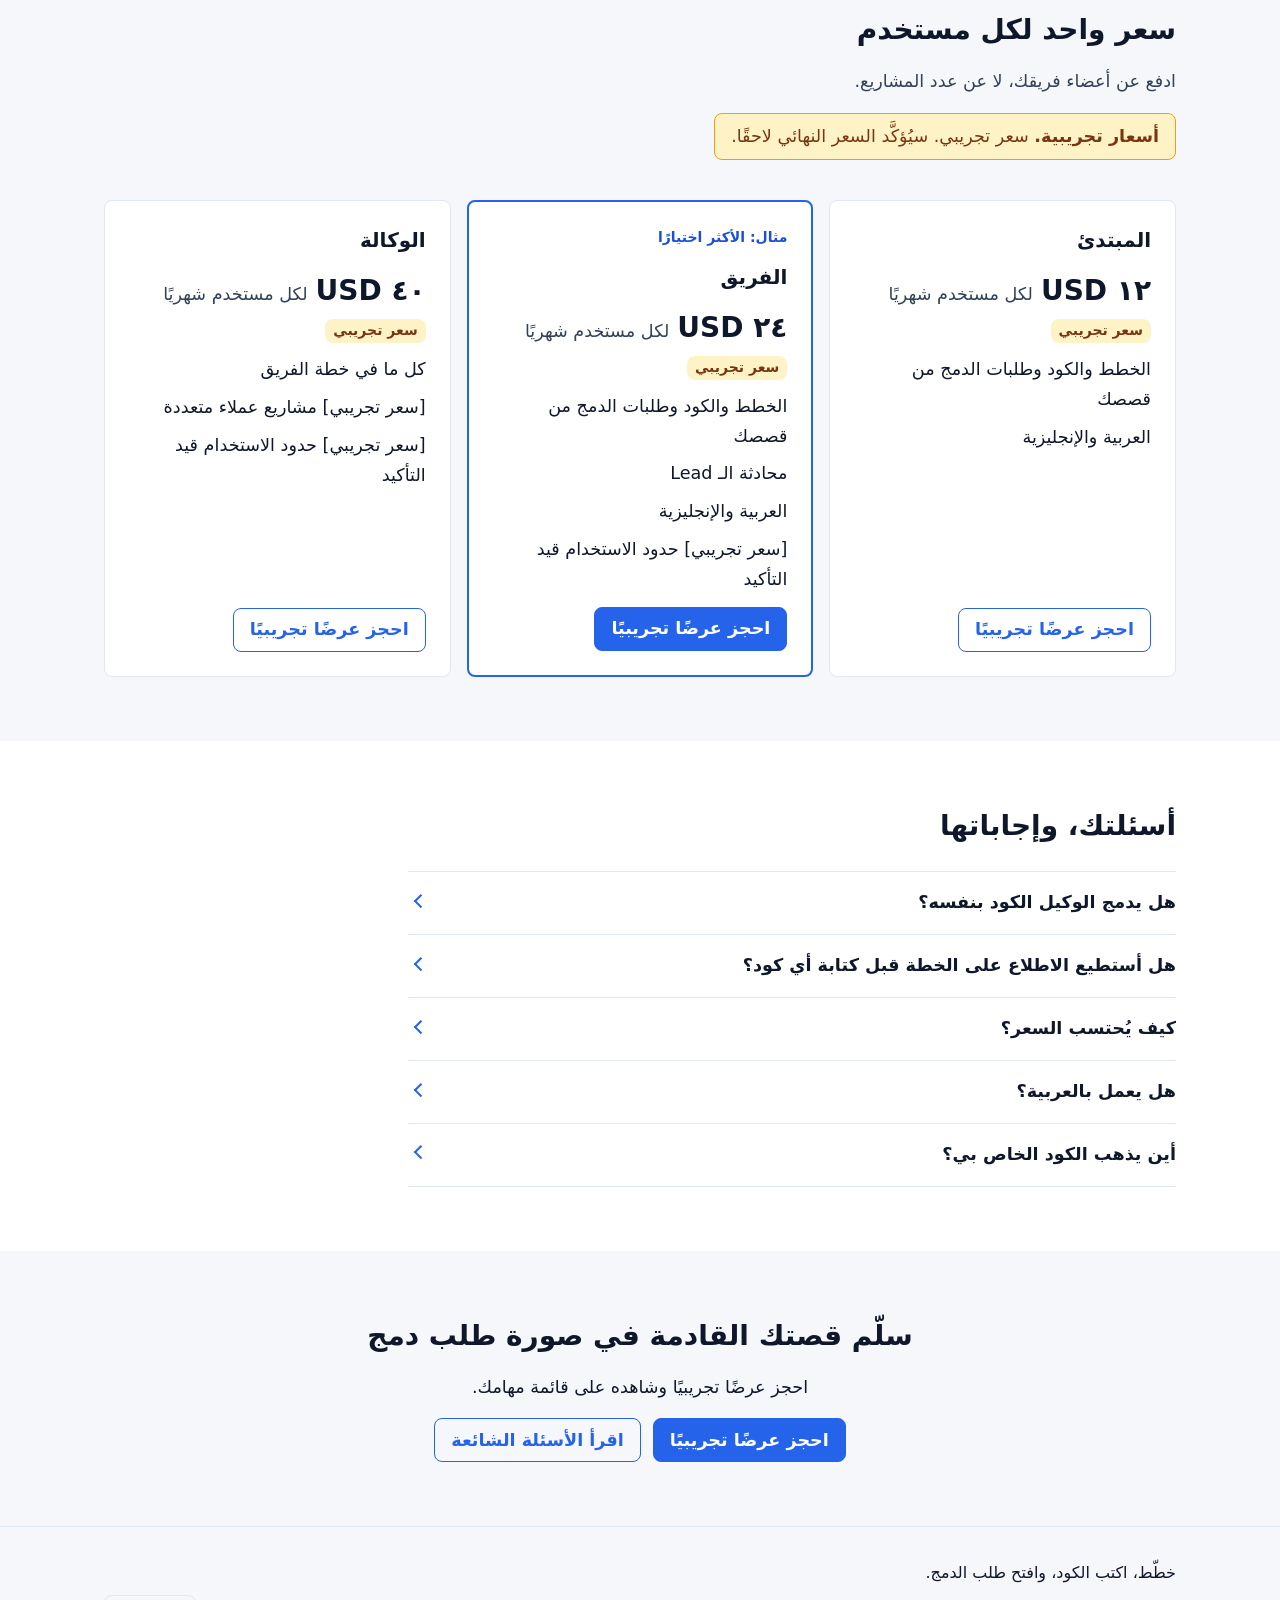
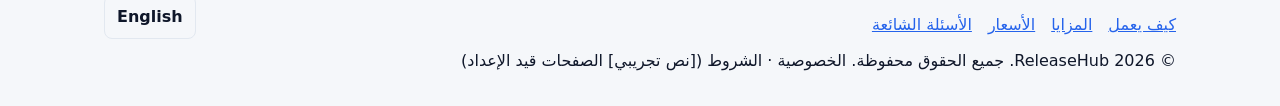
==== commit 4d79b35d: "Merge branch 'main' into agent/RUN-73" ====
--- a/ar/index.html
+++ b/ar/index.html
@@ -202,17 +202,42 @@
       <!-- section:faq -->
       <section id="faq" aria-labelledby="faq-title">
         <div class="container">
-          <h2 id="faq-title">الأسئلة الشائعة</h2>
-          <p class="placeholder">الأسئلة الشائعة: يُضاف المحتوى لاحقًا.</p>
+          <h2 id="faq-title">أسئلتك، وإجاباتها</h2>
+          <div class="faq-list">
+            <details class="faq-item">
+              <summary>هل يدمج الوكيل الكود بنفسه؟</summary>
+              <p>لا. يفتح طلب دمج ويراجعه فريقك ويدمجه.</p>
+            </details>
+            <details class="faq-item">
+              <summary>هل أستطيع الاطلاع على الخطة قبل كتابة أي كود؟</summary>
+              <p>نعم. كل تشغيل يبدأ بخطة توافق عليها.</p>
+            </details>
+            <details class="faq-item">
+              <summary>كيف يُحتسب السعر؟</summary>
+              <p>لكل مستخدم شهريًا. راجع <a href="#pricing">قسم الأسعار</a>.</p>
+            </details>
+            <details class="faq-item">
+              <summary>هل يعمل بالعربية؟</summary>
+              <p>نعم. الموقع ومساحة العمل يعملان بالعربية والإنجليزية.</p>
+            </details>
+            <details class="faq-item">
+              <summary>أين يذهب الكود الخاص بي؟</summary>
+              <p>يعمل الوكلاء في مستودعاتك. [نص تجريبي] تفاصيل معالجة البيانات قيد التأكيد.</p>
+            </details>
+          </div>
         </div>
       </section>
       <!-- /section:faq -->
 
       <!-- section:cta -->
       <section id="cta" aria-labelledby="cta-title">
-        <div class="container">
-          <h2 id="cta-title">هل أنت مستعد للبدء؟</h2>
-          <p class="placeholder">الدعوة الأخيرة للعمل: يُضاف المحتوى لاحقًا.</p>
+        <div class="container cta-box">
+          <h2 id="cta-title">سلّم قصتك القادمة في صورة طلب دمج</h2>
+          <p>احجز عرضًا تجريبيًا وشاهده على قائمة مهامك.</p>
+          <p class="cta-actions">
+            <a class="btn" href="#" data-cta>احجز عرضًا تجريبيًا</a>
+            <a class="btn btn--ghost" href="#faq">اقرأ الأسئلة الشائعة</a>
+          </p>
         </div>
       </section>
       <!-- /section:cta -->
--- a/assets/css/styles.css
+++ b/assets/css/styles.css
@@ -281,6 +281,40 @@
   html { scroll-behavior: smooth; }
 }
 
+/* ===== RHL-8: FAQ and final call to action ===== */
+.faq-list { max-inline-size: 48rem; margin-block-start: var(--space-6); }
+.faq-item { border-block-end: 1px solid var(--color-line); }
+.faq-item:first-child { border-block-start: 1px solid var(--color-line); }
+.faq-item summary {
+  position: relative;
+  display: block;
+  min-block-size: var(--tap);
+  padding-block: var(--space-4);
+  padding-inline: 0 var(--space-8);
+  font-weight: 600;
+  cursor: pointer;
+  list-style: none;
+}
+.faq-item summary::-webkit-details-marker { display: none; }
+.faq-item summary::after {
+  content: "";
+  position: absolute;
+  inset-inline-end: var(--space-2);
+  inset-block-start: 50%;
+  inline-size: 0.6rem;
+  block-size: 0.6rem;
+  margin-block-start: -0.45rem;
+  border-inline-end: 2px solid var(--color-accent);
+  border-block-end: 2px solid var(--color-accent);
+  transform: rotate(45deg);
+}
+.faq-item[open] summary::after { margin-block-start: -0.2rem; transform: rotate(-135deg); }
+.faq-item summary:focus-visible { outline: 2px solid var(--color-accent); outline-offset: 2px; border-radius: var(--radius); }
+.faq-item p { margin-block: 0 var(--space-4); padding-inline-end: var(--space-8); }
+#cta { scroll-margin-block-start: 5rem; }
+.cta-box { text-align: center; }
+.cta-actions { display: flex; flex-wrap: wrap; justify-content: center; gap: var(--space-3); margin-block-end: 0; }
+
 /* ===== RHL-7: Gulf audience and per-user pricing sections ===== */
 .lead-text { max-inline-size: 60ch; color: #334155; }
 .points, .plans, .plan-items { list-style: none; margin: 0; padding: 0; }
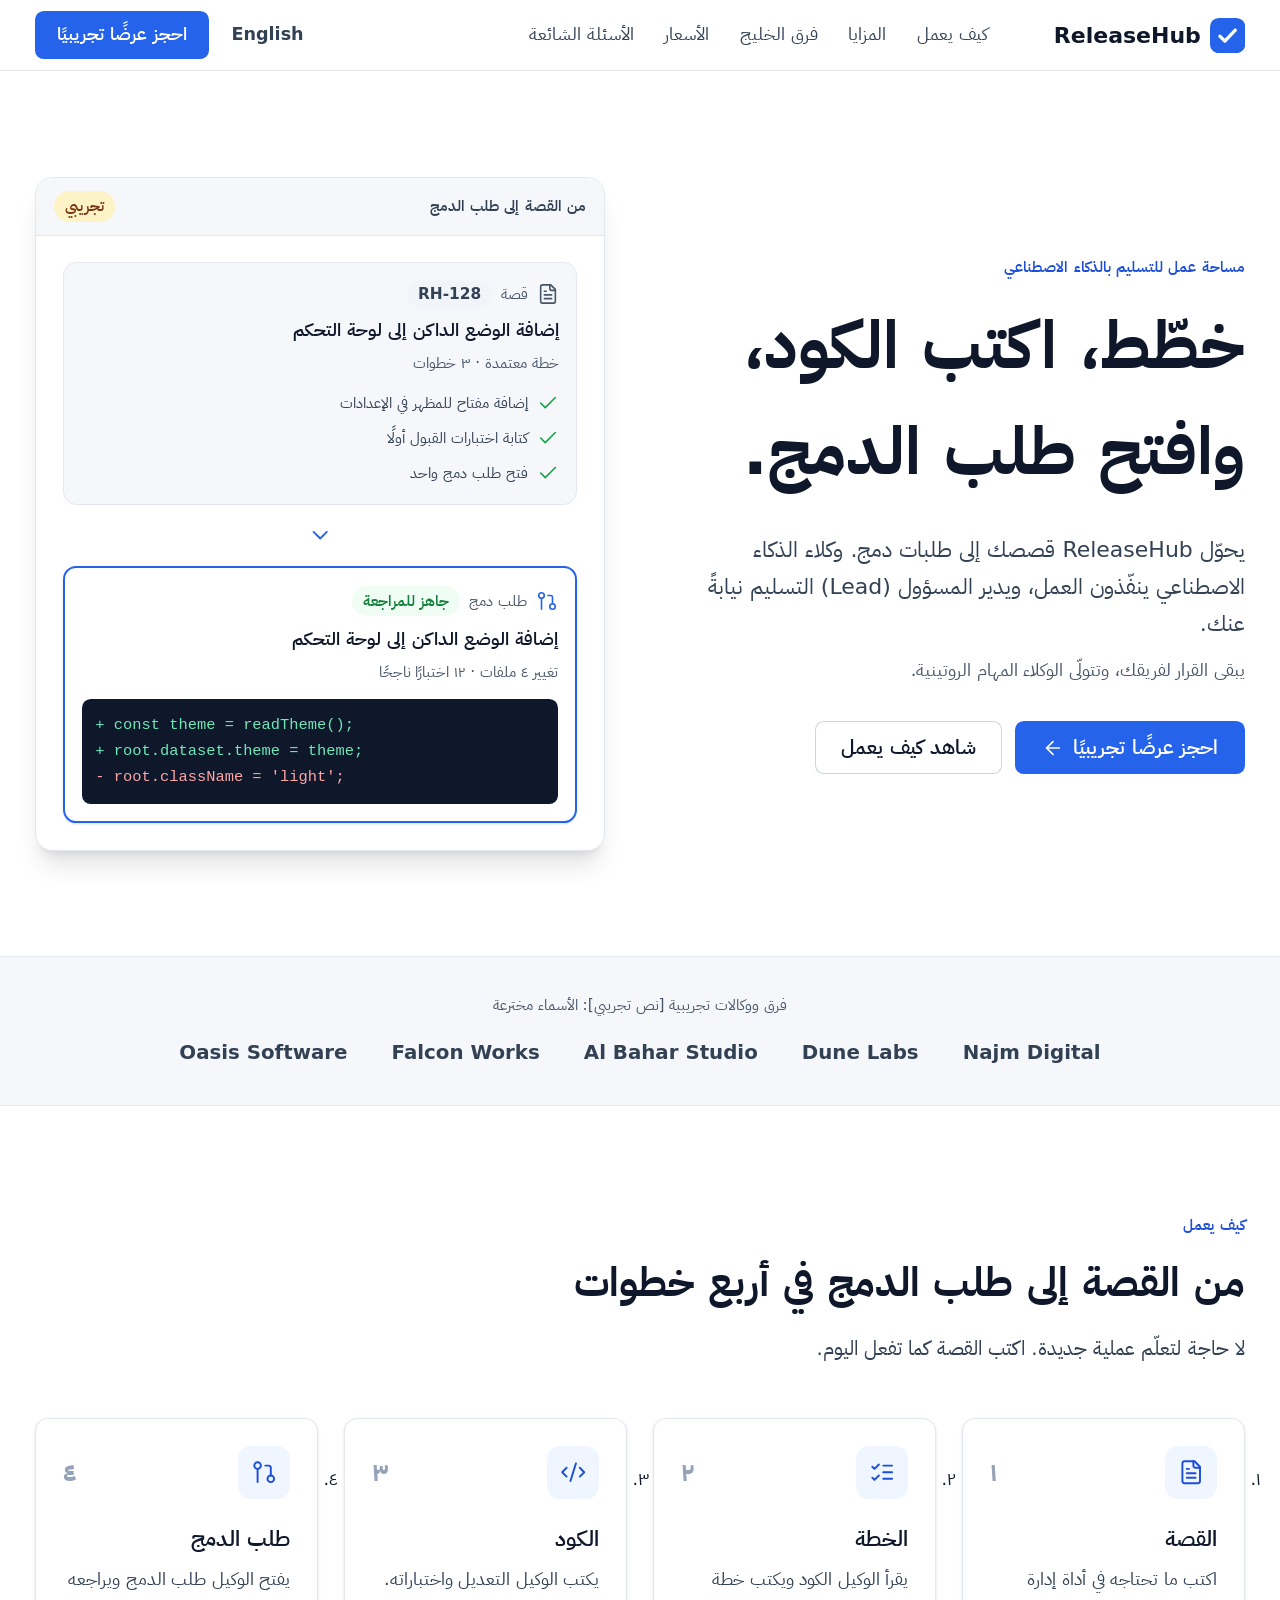
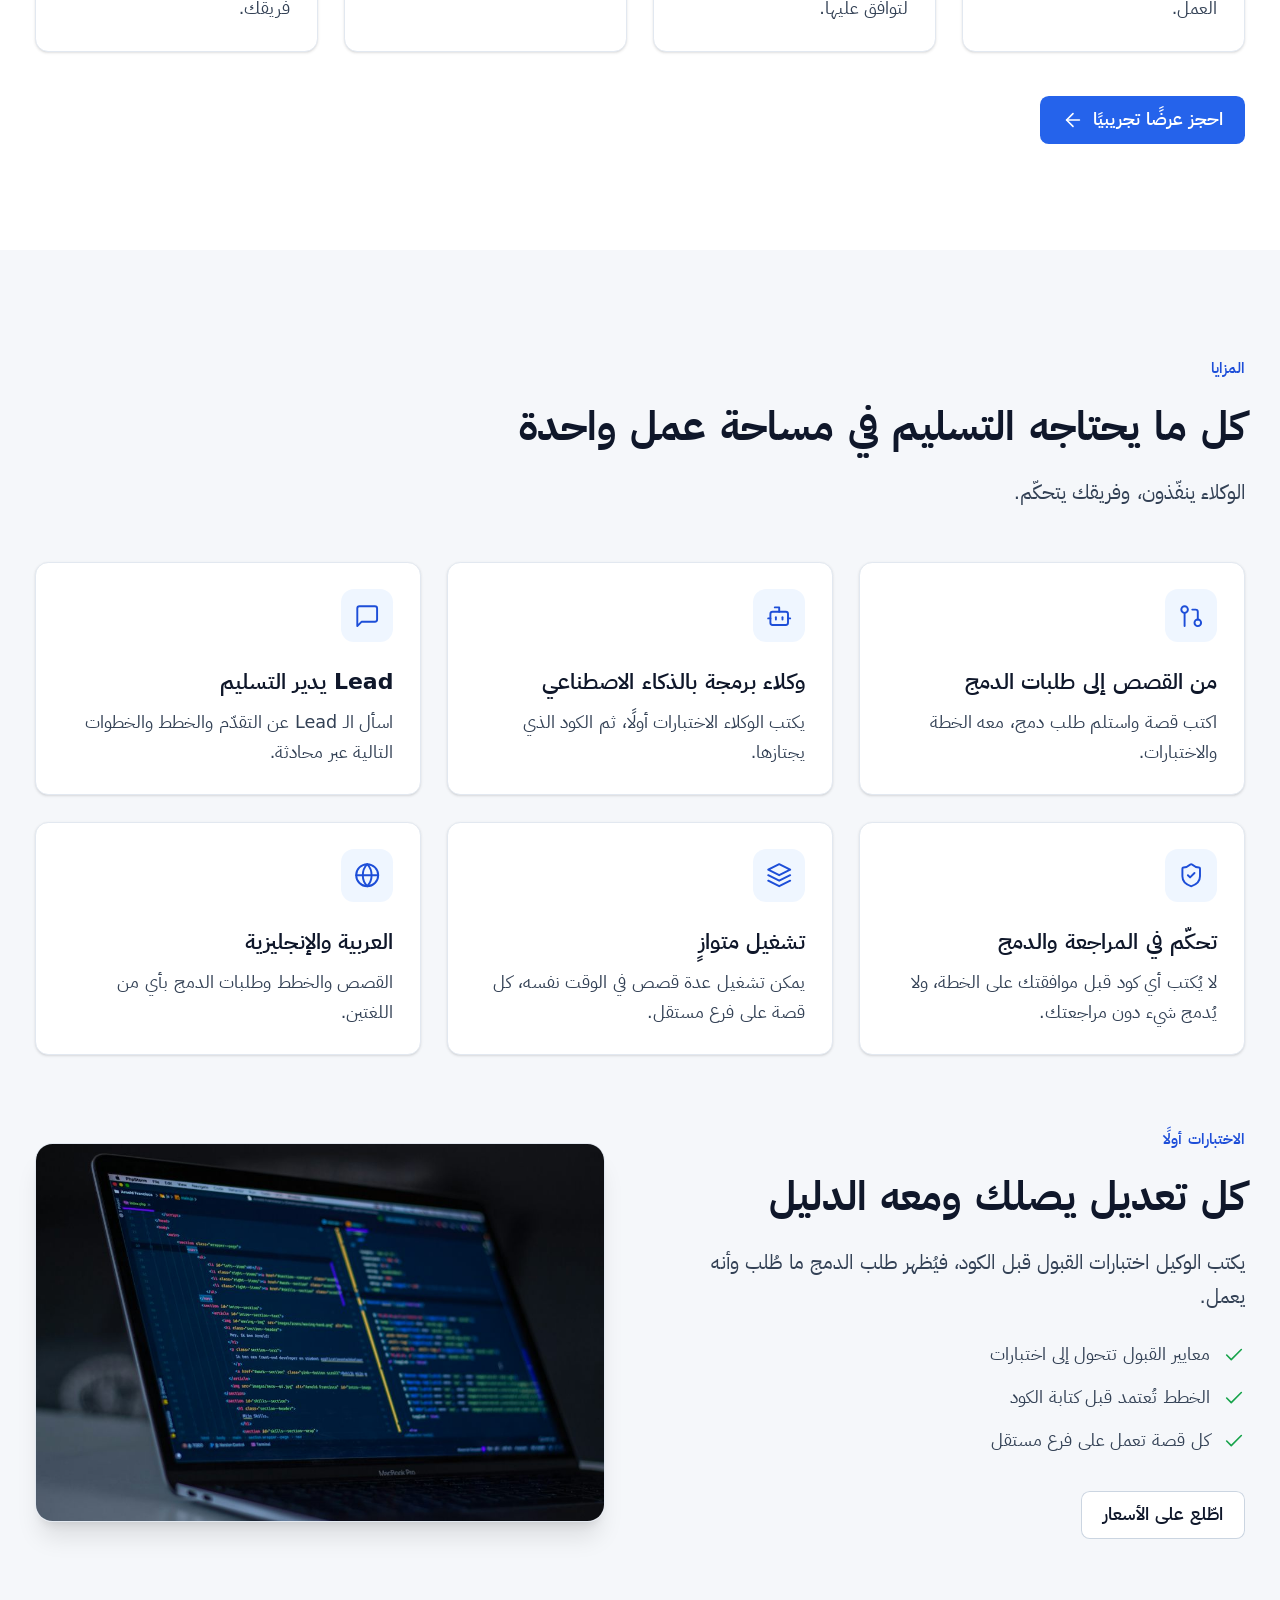
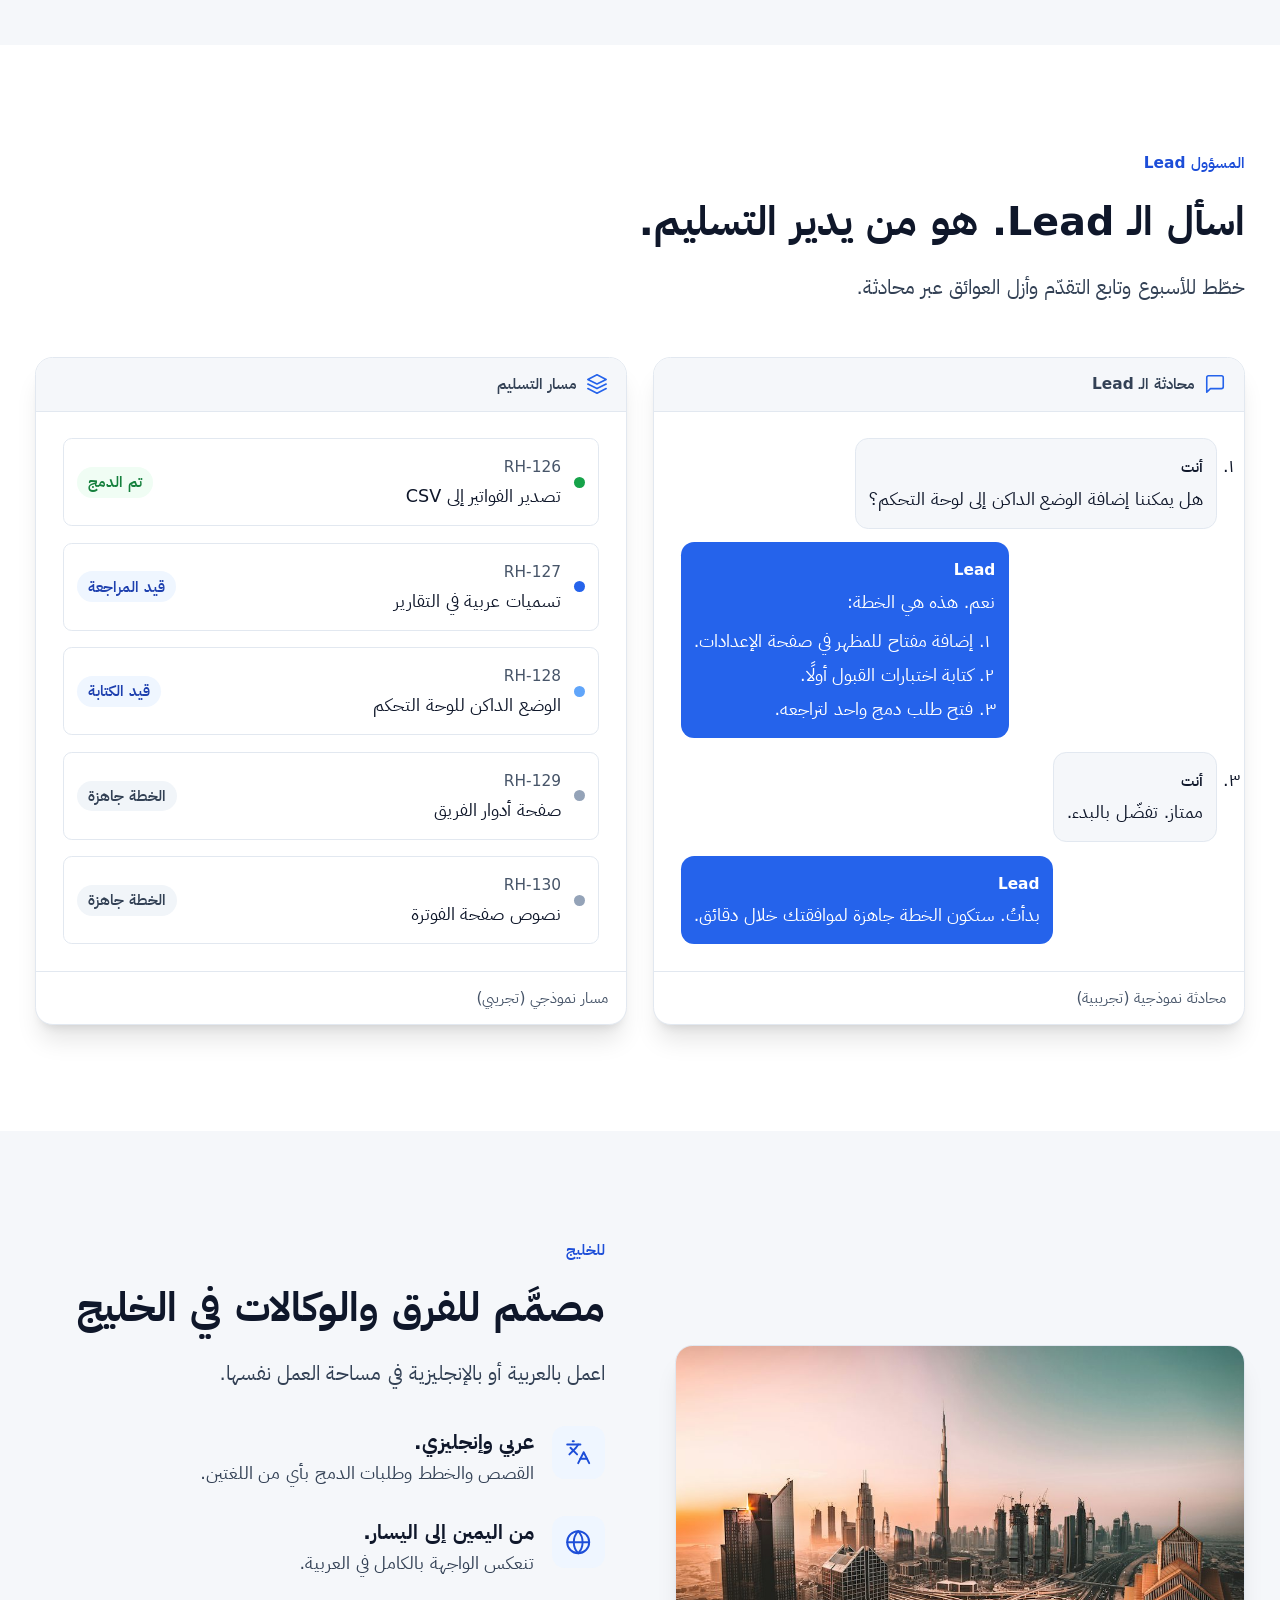
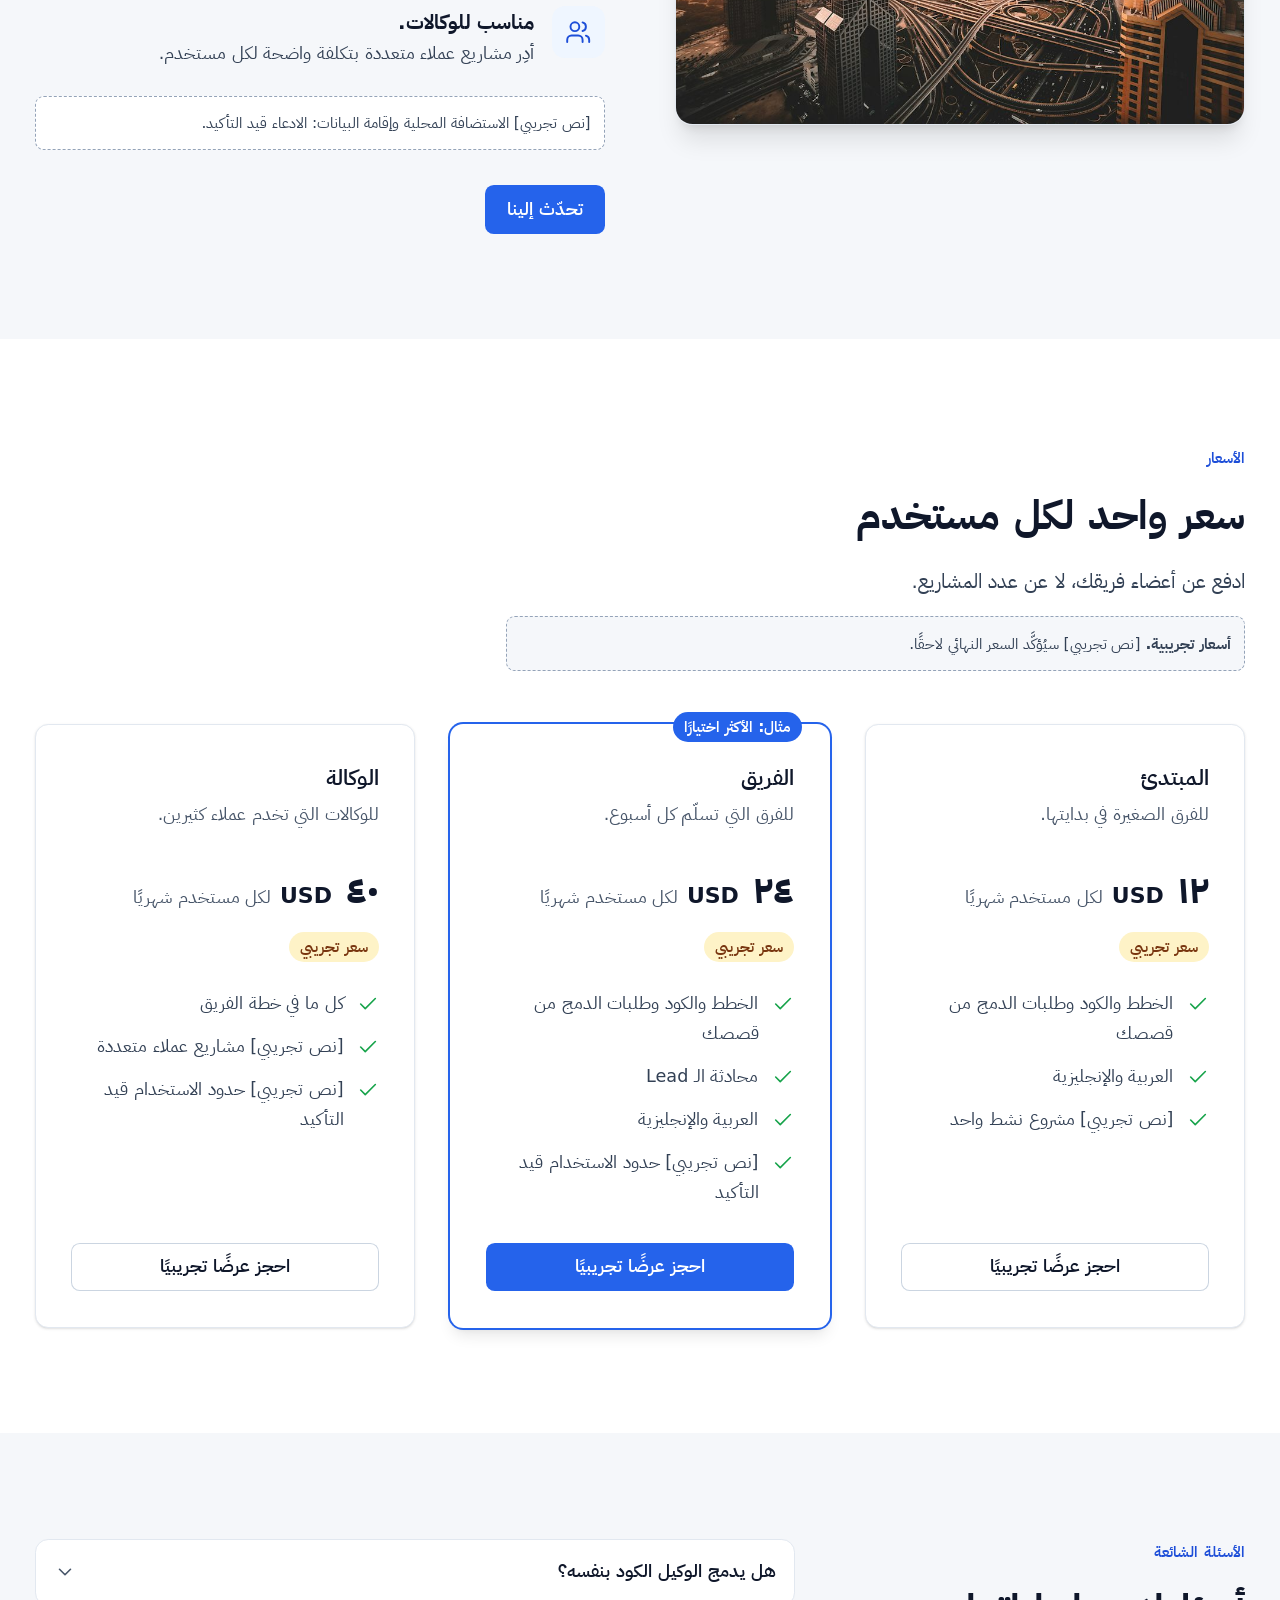
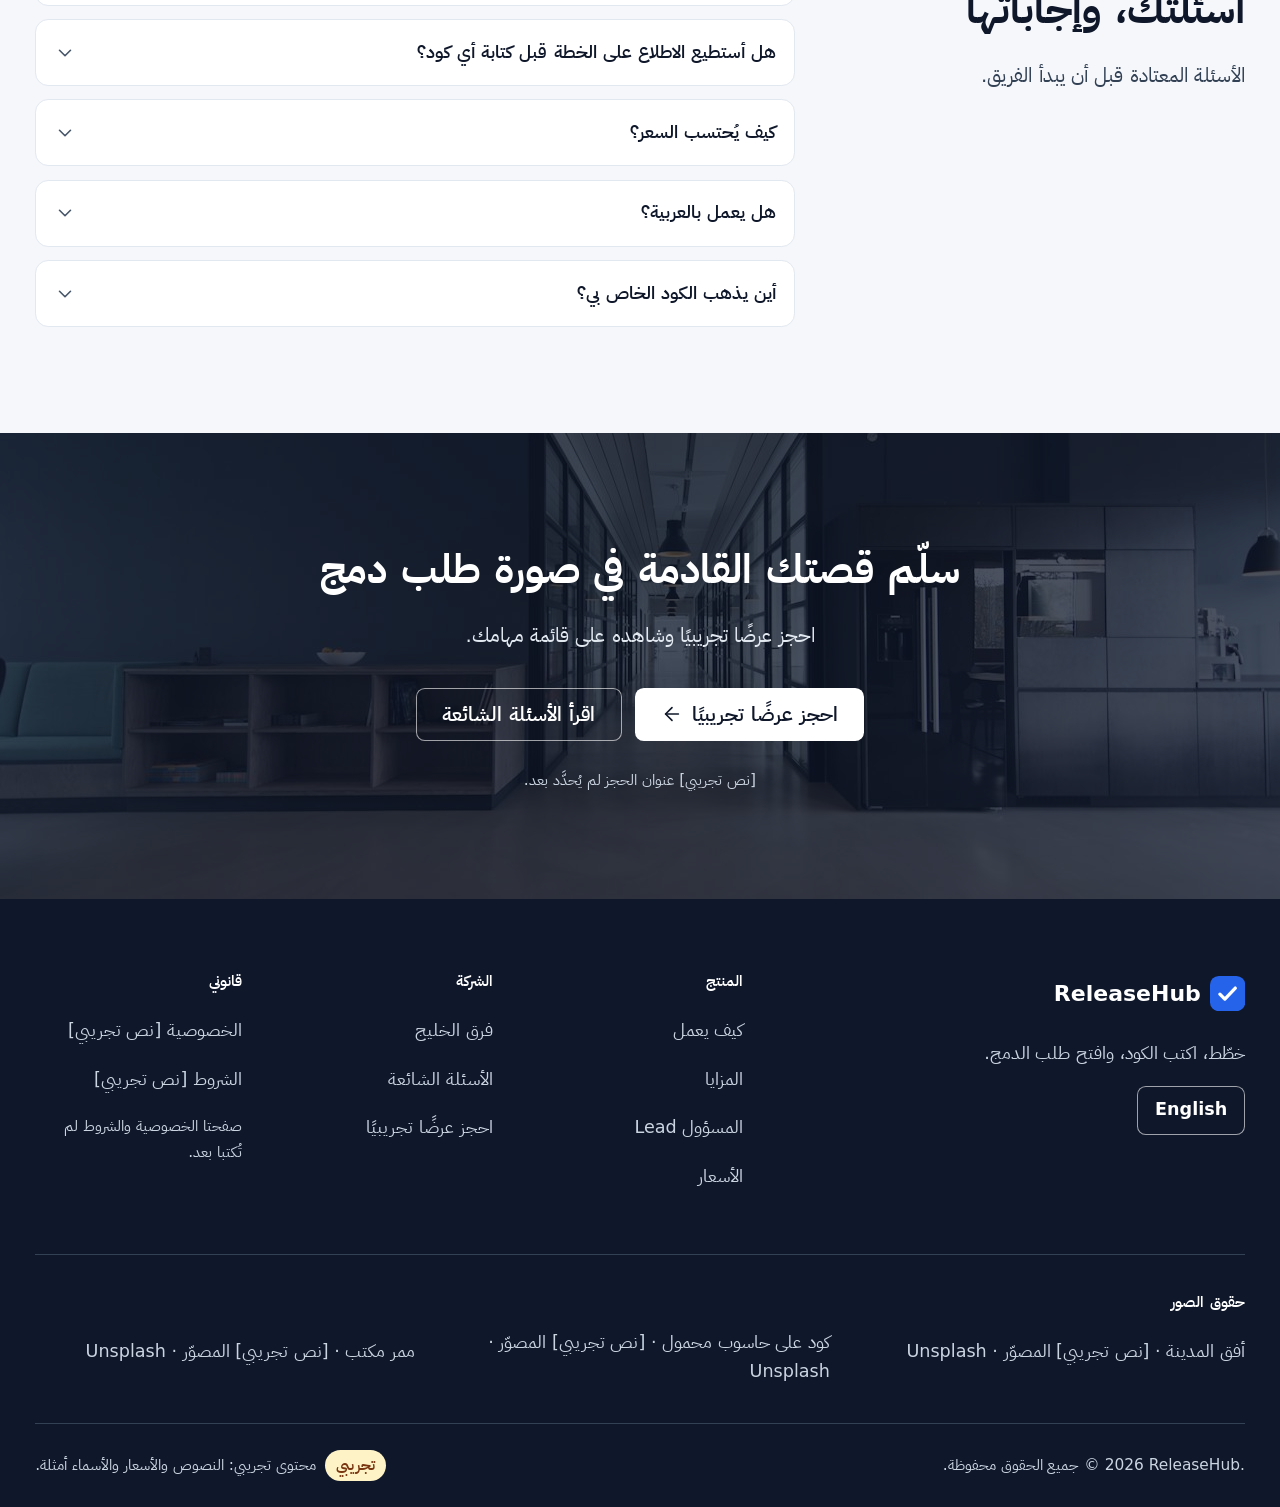
==== commit 3c0b4391: "RUN-145: Redesign the whole landing page to a professional standard Made by a ReleaseHub agent run." ====
--- a/ar/index.html
+++ b/ar/index.html
@@ -4,258 +4,338 @@
   <meta charset="utf-8">
   <meta name="viewport" content="width=device-width, initial-scale=1">
   <title>ReleaseHub: من القصة إلى طلب الدمج</title>
+  <link rel="preload" href="../assets/fonts/ibm-plex-sans-arabic-arabic-400-normal.woff2" as="font" type="font/woff2" crossorigin>
   <link rel="stylesheet" href="../assets/css/styles.css">
   <script src="../assets/js/i18n.js" defer></script>
   <script src="../assets/js/main.js" defer></script>
 </head>
 <body>
+  <!-- GENERATED by tools/render-pages.mjs from content/demo.json (demo content). Do not edit by hand. -->
   <a class="skip-link" href="#main">تخطَّ إلى المحتوى</a>
 
-  <header class="site-header">
-    <div class="container">
-      <a class="brand" href="#hero"><svg viewBox="0 0 32 32" width="28" height="28" aria-hidden="true" focusable="false"><rect width="32" height="32" rx="8" fill="#2563EB"/><path d="M9 16.5l4.5 4.5L23 11" fill="none" stroke="#fff" stroke-width="3" stroke-linecap="round" stroke-linejoin="round"/></svg><span>ReleaseHub</span></a>
-      <nav class="site-nav" id="site-nav" aria-label="التنقل الرئيسي">
-        <ul>
-          <li><a href="#how">كيف يعمل</a></li>
-          <li><a href="#features">المزايا</a></li>
-          <li><a href="#pricing">الأسعار</a></li>
-          <li><a href="#faq">الأسئلة الشائعة</a></li>
-        </ul>
-      </nav>
-      <a class="lang-switch" href="../" hreflang="en" lang="en" aria-label="التبديل إلى الإنجليزية" data-lang-switch>English</a>
-      <a class="btn" href="#cta">احجز عرضًا تجريبيًا</a>
-      <button class="menu-button" type="button" aria-expanded="false" aria-controls="site-nav" data-menu-button>القائمة</button>
+  <header class="sticky top-0 z-40 border-b border-slate-200 bg-white">
+    <div class="wrap flex h-16 items-center gap-2 sm:gap-4">
+      <a class="brand" href="#hero" aria-label="ReleaseHub"><svg class="size-8 text-accent-600" viewBox="0 0 32 32" aria-hidden="true" focusable="false"><rect width="32" height="32" rx="8" fill="currentColor"/><path d="M9 16.5l4.5 4.5L23 11" fill="none" stroke="#fff" stroke-width="3" stroke-linecap="round" stroke-linejoin="round"/></svg><span>ReleaseHub</span></a>
+      <nav class="ms-8 hidden lg:block" aria-label="التنقل الرئيسي"><ul class="flex items-center gap-1"><li><a class="nav-link" href="#how">كيف يعمل</a></li><li><a class="nav-link" href="#features">المزايا</a></li><li><a class="nav-link" href="#gulf">فرق الخليج</a></li><li><a class="nav-link" href="#pricing">الأسعار</a></li><li><a class="nav-link" href="#faq">الأسئلة الشائعة</a></li></ul></nav>
+      <div class="ms-auto flex items-center gap-2">
+        <a class="lang-switch " href="../" hreflang="en" lang="en" aria-label="التبديل إلى الإنجليزية" data-lang-switch>English</a>
+        <a class="btn btn-primary hidden sm:inline-flex" href="#cta" data-cta>احجز عرضًا تجريبيًا</a>
+        <button class="icon-btn lg:hidden" type="button" aria-expanded="false" aria-controls="sheet" aria-label="فتح القائمة" data-menu-button><svg class="size-6" viewBox="0 0 24 24" fill="none" stroke="currentColor" stroke-width="1.75" stroke-linecap="round" stroke-linejoin="round" aria-hidden="true" focusable="false"><path d="M4 12h16"/><path d="M4 6h16"/><path d="M4 18h16"/></svg></button>
+      </div>
     </div>
   </header>
+    <div id="sheet" class="sheet" hidden>
+      <div class="sheet-backdrop" data-sheet-close></div>
+      <div class="sheet-panel" role="dialog" aria-modal="true" aria-label="قائمة الجوال">
+        <div class="flex items-center justify-between">
+          <span class="brand"><svg class="size-8 text-accent-600" viewBox="0 0 32 32" aria-hidden="true" focusable="false"><rect width="32" height="32" rx="8" fill="currentColor"/><path d="M9 16.5l4.5 4.5L23 11" fill="none" stroke="#fff" stroke-width="3" stroke-linecap="round" stroke-linejoin="round"/></svg><span>ReleaseHub</span></span>
+          <button class="icon-btn" type="button" aria-label="إغلاق القائمة" data-sheet-close><svg class="size-6" viewBox="0 0 24 24" fill="none" stroke="currentColor" stroke-width="1.75" stroke-linecap="round" stroke-linejoin="round" aria-hidden="true" focusable="false"><path d="M18 6 6 18"/><path d="m6 6 12 12"/></svg></button>
+        </div>
+        <nav class="mt-6" aria-label="قائمة الجوال"><ul class="flex flex-col"><li><a class="sheet-link" href="#how" data-sheet-close>كيف يعمل</a></li><li><a class="sheet-link" href="#features" data-sheet-close>المزايا</a></li><li><a class="sheet-link" href="#gulf" data-sheet-close>فرق الخليج</a></li><li><a class="sheet-link" href="#pricing" data-sheet-close>الأسعار</a></li><li><a class="sheet-link" href="#faq" data-sheet-close>الأسئلة الشائعة</a></li></ul></nav>
+        <div class="mt-auto flex flex-col gap-3 pt-6">
+          <a class="btn btn-primary w-full" href="#cta" data-cta data-sheet-close>احجز عرضًا تجريبيًا</a>
+          <a class="lang-switch justify-center ring-1 ring-slate-300" href="../" hreflang="en" lang="en" aria-label="التبديل إلى الإنجليزية" data-lang-switch>English</a>
+        </div>
+      </div>
+    </div>
 
   <main id="main">
-    <!-- Each block below belongs to one story. Add content only inside your block. -->
-      <!-- section:hero -->
-      <section id="hero" aria-labelledby="hero-title">
-        <div class="container">
-          <h1 id="hero-title">خطّط، اكتب الكود، وافتح طلب الدمج.</h1>
-          <p class="hero-subline">يحوّل ReleaseHub قصصك إلى طلبات دمج. وكلاء الذكاء الاصطناعي ينفّذون العمل، ويدير المسؤول (<span lang="en" class="bidi-isolate">Lead</span>) التسليم نيابةً عنك.</p>
-          <p class="hero-body">يبقى القرار لفريقك، وتتولّى الوكلاء المهام الروتينية.</p>
-          <div class="hero-actions">
-            <a class="btn" href="#cta">احجز عرضًا تجريبيًا</a>
-            <a class="btn btn--ghost" href="#how">شاهد كيف يعمل</a>
-          </div>
-          <div class="hero-visual" dir="ltr">
-            <svg viewBox="0 0 480 220" width="480" height="220" role="img" aria-label="قصة في ReleaseHub وقد فُتح لها طلب دمج">
-              <rect x="1" y="1" width="478" height="218" rx="12" fill="#FFFFFF" stroke="#E2E8F0" stroke-width="2"/>
-              <rect x="24" y="36" width="170" height="148" rx="10" fill="#F5F7FA" stroke="#E2E8F0"/>
-              <rect x="40" y="54" width="48" height="10" rx="5" fill="#2563EB"/>
-              <rect x="40" y="82" width="138" height="8" rx="4" fill="#0F172A" opacity=".75"/>
-              <rect x="40" y="102" width="110" height="8" rx="4" fill="#0F172A" opacity=".35"/>
-              <rect x="40" y="122" width="124" height="8" rx="4" fill="#0F172A" opacity=".35"/>
-              <rect x="40" y="150" width="60" height="16" rx="8" fill="#2563EB" opacity=".15"/>
-              <path d="M206 110h68m-12-12l12 12-12 12" fill="none" stroke="#2563EB" stroke-width="4" stroke-linecap="round" stroke-linejoin="round"/>
-              <rect x="286" y="36" width="170" height="148" rx="10" fill="#FFFFFF" stroke="#2563EB" stroke-width="2"/>
-              <circle cx="312" cy="62" r="12" fill="#16A34A"/>
-              <path d="M306 62l4 4 8-8" fill="none" stroke="#FFFFFF" stroke-width="3" stroke-linecap="round" stroke-linejoin="round"/>
-              <rect x="334" y="56" width="104" height="10" rx="5" fill="#0F172A" opacity=".75"/>
-              <rect x="302" y="92" width="138" height="8" rx="4" fill="#0F172A" opacity=".35"/>
-              <rect x="302" y="112" width="100" height="8" rx="4" fill="#0F172A" opacity=".35"/>
-              <rect x="302" y="146" width="44" height="16" rx="8" fill="#16A34A" opacity=".2"/>
-              <rect x="354" y="146" width="44" height="16" rx="8" fill="#2563EB" opacity=".15"/>
-            </svg>
-          </div>
-        </div>
-      </section>
-      <!-- /section:hero -->
-
-      <!-- section:how-it-works -->
-      <section id="how" aria-labelledby="how-title">
-        <div class="container">
-          <h2 id="how-title">من القصة إلى طلب الدمج في أربع خطوات</h2>
-          <p class="how-subline">لا حاجة لتعلّم عملية جديدة. اكتب القصة كما تفعل اليوم.</p>
-          <ol class="steps">
-            <li><span class="step-num" aria-hidden="true">1</span><p><strong>القصة.</strong> اكتب ما تحتاجه في أداة إدارة العمل.</p></li>
-            <li><span class="step-num" aria-hidden="true">2</span><p><strong>الخطة.</strong> يقرأ الوكيل الكود ويكتب خطة لتوافق عليها.</p></li>
-            <li><span class="step-num" aria-hidden="true">3</span><p><strong>الكود.</strong> يكتب الوكيل التعديل واختباراته.</p></li>
-            <li><span class="step-num" aria-hidden="true">4</span><p><strong>طلب الدمج.</strong> يفتح الوكيل طلب الدمج ويراجعه فريقك.</p></li>
-          </ol>
-          <p class="how-cta"><a class="btn" href="#cta">احجز عرضًا تجريبيًا</a></p>
-        </div>
-      </section>
-      <!-- /section:how-it-works -->
-
-      <!-- section:features -->
-      <section id="features" aria-labelledby="features-title">
-        <div class="container">
-          <h2 id="features-title">كل ما يحتاجه التسليم في مساحة عمل واحدة</h2>
-          <p class="section-lead">الوكلاء ينفّذون، وفريقك يتحكّم.</p>
-          <ul class="feature-grid">
-            <li class="feature-card">
-              <svg class="feature-icon" width="28" height="28" viewBox="0 0 24 24" fill="none" stroke="currentColor" stroke-width="2" stroke-linecap="round" stroke-linejoin="round" aria-hidden="true" focusable="false"><path d="M5 4h10l4 4v12H5z"/><path d="M9 13h6M9 17h4"/></svg>
-              <h3>من القصص إلى طلبات الدمج</h3>
-              <p>اكتب قصة واستلم طلب دمج، معه الخطة والاختبارات.</p>
-            </li>
-            <li class="feature-card">
-              <svg class="feature-icon" width="28" height="28" viewBox="0 0 24 24" fill="none" stroke="currentColor" stroke-width="2" stroke-linecap="round" stroke-linejoin="round" aria-hidden="true" focusable="false"><rect x="4" y="7" width="16" height="12" rx="2"/><path d="M12 7V4M9 12h.01M15 12h.01"/></svg>
-              <h3>وكلاء برمجة بالذكاء الاصطناعي</h3>
-              <p>يكتب الوكلاء الاختبارات أولًا، ثم الكود الذي يجتازها.</p>
-            </li>
-            <li class="feature-card">
-              <svg class="feature-icon" width="28" height="28" viewBox="0 0 24 24" fill="none" stroke="currentColor" stroke-width="2" stroke-linecap="round" stroke-linejoin="round" aria-hidden="true" focusable="false"><circle cx="12" cy="12" r="8"/><path d="M12 8v4l3 2"/></svg>
-              <h3><bdi>Lead</bdi> يدير التسليم</h3>
-              <p>اسأل الـ <bdi>Lead</bdi> عن التقدّم والخطط والخطوات التالية عبر محادثة.</p>
-            </li>
-            <li class="feature-card">
-              <svg class="feature-icon" width="28" height="28" viewBox="0 0 24 24" fill="none" stroke="currentColor" stroke-width="2" stroke-linecap="round" stroke-linejoin="round" aria-hidden="true" focusable="false"><path d="M5 12l4 4 10-10"/></svg>
-              <h3>تحكّم في المراجعة والدمج</h3>
-              <p>لا يُكتب أي كود قبل موافقتك على الخطة، ولا يُدمج شيء دون مراجعتك.</p>
-            </li>
-            <li class="feature-card">
-              <svg class="feature-icon" width="28" height="28" viewBox="0 0 24 24" fill="none" stroke="currentColor" stroke-width="2" stroke-linecap="round" stroke-linejoin="round" aria-hidden="true" focusable="false"><path d="M5 6h14M5 12h14M5 18h14"/></svg>
-              <h3>تشغيل متوازٍ</h3>
-              <p>يمكن تشغيل عدة قصص في الوقت نفسه، كل قصة على فرع مستقل.</p>
-            </li>
-            <li class="feature-card">
-              <svg class="feature-icon" width="28" height="28" viewBox="0 0 24 24" fill="none" stroke="currentColor" stroke-width="2" stroke-linecap="round" stroke-linejoin="round" aria-hidden="true" focusable="false"><circle cx="12" cy="12" r="8"/><path d="M4 12h16M12 4c3 3 3 13 0 16M12 4c-3 3-3 13 0 16"/></svg>
-              <h3>العربية والإنجليزية</h3>
-              <p>القصص والخطط وطلبات الدمج بأي من اللغتين.</p>
-            </li>
-          </ul>
-          <p class="section-action"><a class="btn" href="#pricing">اطّلع على الأسعار</a></p>
-        </div>
-      </section>
-      <!-- /section:features -->
-
-      <!-- section:lead-chat -->
-      <section id="lead" aria-labelledby="lead-title">
-        <div class="container">
-          <h2 id="lead-title">اسأل الـ <bdi>Lead</bdi>. هو من يدير التسليم.</h2>
-          <p class="section-lead">خطّط للأسبوع وتابع التقدّم وأزل العوائق عبر محادثة.</p>
-          <figure class="chat" role="group" aria-label="محادثة نموذجية مع الـ Lead">
-            <ol class="chat-list">
-              <li class="msg msg-user"><span class="msg-who">أنت</span><p>هل يمكننا إضافة الوضع الداكن إلى لوحة التحكم؟</p></li>
-              <li class="msg msg-lead"><span class="msg-who"><bdi>Lead</bdi></span><p>نعم. هذه هي الخطة:</p><ol class="msg-steps"><li>إضافة مفتاح للمظهر في صفحة الإعدادات.</li><li>كتابة اختبارات القبول أولًا.</li><li>فتح طلب دمج واحد لتراجعه.</li></ol></li>
-              <li class="msg msg-user"><span class="msg-who">أنت</span><p>ممتاز. تفضّل بالبدء.</p></li>
-              <li class="msg msg-lead"><span class="msg-who"><bdi>Lead</bdi></span><p>بدأتُ. ستكون الخطة جاهزة لموافقتك خلال دقائق.</p></li>
-            </ol>
-            <figcaption class="chat-note">هذه محادثة نموذجية.</figcaption>
+    <!-- section:hero -->
+    <section id="hero" aria-labelledby="hero-title" class="bg-white py-12 md:py-20 lg:py-24">
+      <div class="wrap grid grid-cols-1 items-center gap-12 lg:grid-cols-2 lg:gap-16">
+        <div>
+          <p class="eyebrow">مساحة عمل للتسليم بالذكاء الاصطناعي</p>
+          <h1 id="hero-title" class="display">خطّط، اكتب الكود، وافتح طلب الدمج.</h1>
+          <p class="mt-6 max-w-xl text-lg text-slate-700 sm:text-xl">يحوّل <bdi>ReleaseHub</bdi> قصصك إلى طلبات دمج. وكلاء الذكاء الاصطناعي ينفّذون العمل، ويدير المسؤول (<bdi>Lead</bdi>) التسليم نيابةً عنك.</p>
+          <p class="mt-3 max-w-xl text-base text-slate-600">يبقى القرار لفريقك، وتتولّى الوكلاء المهام الروتينية.</p>
+          <div class="mt-8 flex flex-col gap-3 sm:flex-row">
+            <a class="btn btn-primary btn-lg" href="#cta" data-cta>احجز عرضًا تجريبيًا<svg class="size-5 rtl:-scale-x-100" viewBox="0 0 24 24" fill="none" stroke="currentColor" stroke-width="1.75" stroke-linecap="round" stroke-linejoin="round" aria-hidden="true" focusable="false"><path d="M5 12h14"/><path d="m12 5 7 7-7 7"/></svg></a>
+            <a class="btn btn-outline btn-lg" href="#how">شاهد كيف يعمل</a>
+          </div>
+        </div>
+        <div class="mock" aria-hidden="false" role="group" aria-label="من القصة إلى طلب الدمج">
+          <div class="flex items-center justify-between border-b border-slate-200 bg-surface px-4 py-3">
+            <span class="text-sm font-semibold text-slate-700">من القصة إلى طلب الدمج</span>
+            <span class="badge badge-demo">تجريبي</span>
+          </div>
+          <div class="grid grid-cols-1 gap-4 p-4 sm:p-6">
+            <div class="rounded-xl border border-slate-200 bg-surface p-4">
+              <div class="flex items-center gap-2 text-sm text-slate-600"><svg class="size-5" viewBox="0 0 24 24" fill="none" stroke="currentColor" stroke-width="1.75" stroke-linecap="round" stroke-linejoin="round" aria-hidden="true" focusable="false"><path d="M15 2H6a2 2 0 0 0-2 2v16a2 2 0 0 0 2 2h12a2 2 0 0 0 2-2V7z"/><path d="M14 2v4a2 2 0 0 0 2 2h4"/><path d="M16 13H8"/><path d="M16 17H8"/><path d="M10 9H8"/></svg><span>قصة</span><bdi class="badge badge-neutral" dir="ltr">RH-128</bdi></div>
+              <p class="mt-2 font-semibold text-ink">إضافة الوضع الداكن إلى لوحة التحكم</p>
+              <p class="mt-1 text-sm text-slate-600">خطة معتمدة · ٣ خطوات</p>
+              <ul class="mt-3 space-y-2 text-sm text-slate-700"><li class="flex items-start gap-2"><svg class="mt-0.5 size-5 shrink-0 text-success" viewBox="0 0 24 24" fill="none" stroke="currentColor" stroke-width="1.75" stroke-linecap="round" stroke-linejoin="round" aria-hidden="true" focusable="false"><path d="M20 6 9 17l-5-5"/></svg><span>إضافة مفتاح للمظهر في الإعدادات</span></li><li class="flex items-start gap-2"><svg class="mt-0.5 size-5 shrink-0 text-success" viewBox="0 0 24 24" fill="none" stroke="currentColor" stroke-width="1.75" stroke-linecap="round" stroke-linejoin="round" aria-hidden="true" focusable="false"><path d="M20 6 9 17l-5-5"/></svg><span>كتابة اختبارات القبول أولًا</span></li><li class="flex items-start gap-2"><svg class="mt-0.5 size-5 shrink-0 text-success" viewBox="0 0 24 24" fill="none" stroke="currentColor" stroke-width="1.75" stroke-linecap="round" stroke-linejoin="round" aria-hidden="true" focusable="false"><path d="M20 6 9 17l-5-5"/></svg><span>فتح طلب دمج واحد</span></li></ul>
+            </div>
+            <div class="flex justify-center text-accent-600"><svg class="size-6" viewBox="0 0 24 24" fill="none" stroke="currentColor" stroke-width="1.75" stroke-linecap="round" stroke-linejoin="round" aria-hidden="true" focusable="false"><path d="m6 9 6 6 6-6"/></svg></div>
+            <div class="rounded-xl border-2 border-accent-600 bg-white p-4 shadow-sm">
+              <div class="flex flex-wrap items-center gap-2 text-sm text-slate-600"><svg class="size-5 text-accent-600" viewBox="0 0 24 24" fill="none" stroke="currentColor" stroke-width="1.75" stroke-linecap="round" stroke-linejoin="round" aria-hidden="true" focusable="false"><circle cx="18" cy="18" r="3"/><circle cx="6" cy="6" r="3"/><path d="M13 6h3a2 2 0 0 1 2 2v7"/><path d="M6 9v12"/></svg><span>طلب دمج</span><span class="badge badge-ok">جاهز للمراجعة</span></div>
+              <p class="mt-2 font-semibold text-ink">إضافة الوضع الداكن إلى لوحة التحكم</p>
+              <p class="mt-1 text-sm text-slate-600">تغيير ٤ ملفات · ١٢ اختبارًا ناجحًا</p>
+              <pre class="mt-3 whitespace-pre-wrap break-words rounded-lg bg-ink p-3 text-sm leading-6 text-slate-100" dir="ltr"><code><span class="block text-emerald-300">+ const theme = readTheme();</span><span class="block text-emerald-300">+ root.dataset.theme = theme;</span><span class="block text-red-300">- root.className = 'light';</span></code></pre>
+            </div>
+          </div>
+        </div>
+      </div>
+    </section>
+    <!-- /section:hero -->
+
+    <section aria-label="فرق ووكالات تجريبية [نص تجريبي]: الأسماء مخترعة" class="border-y border-slate-200 bg-surface py-8">
+      <div class="wrap flex flex-col items-center gap-4 text-center">
+        <p class="text-sm text-slate-600">فرق ووكالات تجريبية [نص تجريبي]: الأسماء مخترعة</p>
+        <ul class="flex flex-wrap justify-center gap-x-10 gap-y-3 text-lg font-semibold text-slate-700"><li><bdi dir="ltr">Najm Digital</bdi></li><li><bdi dir="ltr">Dune Labs</bdi></li><li><bdi dir="ltr">Al Bahar Studio</bdi></li><li><bdi dir="ltr">Falcon Works</bdi></li><li><bdi dir="ltr">Oasis Software</bdi></li></ul>
+      </div>
+    </section>
+
+    <!-- section:how-it-works -->
+    <section id="how" aria-labelledby="how-title" class="section bg-white">
+      <div class="wrap">
+        <div class="max-w-2xl ">
+        <p class="eyebrow">كيف يعمل</p>
+        <h2 id="how-title" class="h2">من القصة إلى طلب الدمج في أربع خطوات</h2>
+        <p class="lede">لا حاجة لتعلّم عملية جديدة. اكتب القصة كما تفعل اليوم.</p>
+      </div>
+        <ol class="mt-12 grid gap-6 sm:grid-cols-2 lg:grid-cols-4"><li class="card relative p-6">
+            <div class="flex items-center justify-between">
+              <span class="icon-box"><svg class="size-6" viewBox="0 0 24 24" fill="none" stroke="currentColor" stroke-width="1.75" stroke-linecap="round" stroke-linejoin="round" aria-hidden="true" focusable="false"><path d="M15 2H6a2 2 0 0 0-2 2v16a2 2 0 0 0 2 2h12a2 2 0 0 0 2-2V7z"/><path d="M14 2v4a2 2 0 0 0 2 2h4"/><path d="M16 13H8"/><path d="M16 17H8"/><path d="M10 9H8"/></svg></span>
+              <span class="step-num" aria-hidden="true">١</span>
+            </div>
+            <h3 class="h3 mt-5">القصة</h3>
+            <p class="mt-2 text-slate-700">اكتب ما تحتاجه في أداة إدارة العمل.</p>
+          </li><li class="card relative p-6">
+            <div class="flex items-center justify-between">
+              <span class="icon-box"><svg class="size-6" viewBox="0 0 24 24" fill="none" stroke="currentColor" stroke-width="1.75" stroke-linecap="round" stroke-linejoin="round" aria-hidden="true" focusable="false"><path d="m3 17 2 2 4-4"/><path d="m3 7 2 2 4-4"/><path d="M13 6h8"/><path d="M13 12h8"/><path d="M13 18h8"/></svg></span>
+              <span class="step-num" aria-hidden="true">٢</span>
+            </div>
+            <h3 class="h3 mt-5">الخطة</h3>
+            <p class="mt-2 text-slate-700">يقرأ الوكيل الكود ويكتب خطة لتوافق عليها.</p>
+          </li><li class="card relative p-6">
+            <div class="flex items-center justify-between">
+              <span class="icon-box"><svg class="size-6" viewBox="0 0 24 24" fill="none" stroke="currentColor" stroke-width="1.75" stroke-linecap="round" stroke-linejoin="round" aria-hidden="true" focusable="false"><path d="m18 16 4-4-4-4"/><path d="m6 8-4 4 4 4"/><path d="m14.5 4-5 16"/></svg></span>
+              <span class="step-num" aria-hidden="true">٣</span>
+            </div>
+            <h3 class="h3 mt-5">الكود</h3>
+            <p class="mt-2 text-slate-700">يكتب الوكيل التعديل واختباراته.</p>
+          </li><li class="card relative p-6">
+            <div class="flex items-center justify-between">
+              <span class="icon-box"><svg class="size-6" viewBox="0 0 24 24" fill="none" stroke="currentColor" stroke-width="1.75" stroke-linecap="round" stroke-linejoin="round" aria-hidden="true" focusable="false"><circle cx="18" cy="18" r="3"/><circle cx="6" cy="6" r="3"/><path d="M13 6h3a2 2 0 0 1 2 2v7"/><path d="M6 9v12"/></svg></span>
+              <span class="step-num" aria-hidden="true">٤</span>
+            </div>
+            <h3 class="h3 mt-5">طلب الدمج</h3>
+            <p class="mt-2 text-slate-700">يفتح الوكيل طلب الدمج ويراجعه فريقك.</p>
+          </li></ol>
+        <p class="mt-10"><a class="btn btn-primary" href="#cta" data-cta>احجز عرضًا تجريبيًا<svg class="size-5 rtl:-scale-x-100" viewBox="0 0 24 24" fill="none" stroke="currentColor" stroke-width="1.75" stroke-linecap="round" stroke-linejoin="round" aria-hidden="true" focusable="false"><path d="M5 12h14"/><path d="m12 5 7 7-7 7"/></svg></a></p>
+      </div>
+    </section>
+    <!-- /section:how-it-works -->
+
+    <!-- section:features -->
+    <section id="features" aria-labelledby="features-title" class="section bg-surface">
+      <div class="wrap">
+        <div class="max-w-2xl ">
+        <p class="eyebrow">المزايا</p>
+        <h2 id="features-title" class="h2">كل ما يحتاجه التسليم في مساحة عمل واحدة</h2>
+        <p class="lede">الوكلاء ينفّذون، وفريقك يتحكّم.</p>
+      </div>
+        <ul class="mt-12 grid gap-6 md:grid-cols-2 lg:grid-cols-3"><li class="card p-6">
+            <span class="icon-box"><svg class="size-6" viewBox="0 0 24 24" fill="none" stroke="currentColor" stroke-width="1.75" stroke-linecap="round" stroke-linejoin="round" aria-hidden="true" focusable="false"><circle cx="18" cy="18" r="3"/><circle cx="6" cy="6" r="3"/><path d="M13 6h3a2 2 0 0 1 2 2v7"/><path d="M6 9v12"/></svg></span>
+            <h3 class="h3 mt-5">من القصص إلى طلبات الدمج</h3>
+            <p class="mt-2 text-slate-700">اكتب قصة واستلم طلب دمج، معه الخطة والاختبارات.</p>
+          </li><li class="card p-6">
+            <span class="icon-box"><svg class="size-6" viewBox="0 0 24 24" fill="none" stroke="currentColor" stroke-width="1.75" stroke-linecap="round" stroke-linejoin="round" aria-hidden="true" focusable="false"><path d="M12 8V4H8"/><rect width="16" height="12" x="4" y="8" rx="2"/><path d="M2 14h2"/><path d="M20 14h2"/><path d="M15 13v2"/><path d="M9 13v2"/></svg></span>
+            <h3 class="h3 mt-5">وكلاء برمجة بالذكاء الاصطناعي</h3>
+            <p class="mt-2 text-slate-700">يكتب الوكلاء الاختبارات أولًا، ثم الكود الذي يجتازها.</p>
+          </li><li class="card p-6">
+            <span class="icon-box"><svg class="size-6" viewBox="0 0 24 24" fill="none" stroke="currentColor" stroke-width="1.75" stroke-linecap="round" stroke-linejoin="round" aria-hidden="true" focusable="false"><path d="M21 15a2 2 0 0 1-2 2H7l-4 4V5a2 2 0 0 1 2-2h14a2 2 0 0 1 2 2z"/></svg></span>
+            <h3 class="h3 mt-5"><bdi>Lead</bdi> يدير التسليم</h3>
+            <p class="mt-2 text-slate-700">اسأل الـ <bdi>Lead</bdi> عن التقدّم والخطط والخطوات التالية عبر محادثة.</p>
+          </li><li class="card p-6">
+            <span class="icon-box"><svg class="size-6" viewBox="0 0 24 24" fill="none" stroke="currentColor" stroke-width="1.75" stroke-linecap="round" stroke-linejoin="round" aria-hidden="true" focusable="false"><path d="M20 13c0 5-3.5 7.5-7.66 8.95a1 1 0 0 1-.67-.01C7.5 20.5 4 18 4 13V6a1 1 0 0 1 1-1c2 0 4.5-1.2 6.24-2.72a1.17 1.17 0 0 1 1.52 0C14.51 3.81 17 5 19 5a1 1 0 0 1 1 1z"/><path d="m9 12 2 2 4-4"/></svg></span>
+            <h3 class="h3 mt-5">تحكّم في المراجعة والدمج</h3>
+            <p class="mt-2 text-slate-700">لا يُكتب أي كود قبل موافقتك على الخطة، ولا يُدمج شيء دون مراجعتك.</p>
+          </li><li class="card p-6">
+            <span class="icon-box"><svg class="size-6" viewBox="0 0 24 24" fill="none" stroke="currentColor" stroke-width="1.75" stroke-linecap="round" stroke-linejoin="round" aria-hidden="true" focusable="false"><path d="m12 2 10 5-10 5L2 7z"/><path d="m2 12 10 5 10-5"/><path d="m2 17 10 5 10-5"/></svg></span>
+            <h3 class="h3 mt-5">تشغيل متوازٍ</h3>
+            <p class="mt-2 text-slate-700">يمكن تشغيل عدة قصص في الوقت نفسه، كل قصة على فرع مستقل.</p>
+          </li><li class="card p-6">
+            <span class="icon-box"><svg class="size-6" viewBox="0 0 24 24" fill="none" stroke="currentColor" stroke-width="1.75" stroke-linecap="round" stroke-linejoin="round" aria-hidden="true" focusable="false"><circle cx="12" cy="12" r="10"/><path d="M12 2a14.5 14.5 0 0 0 0 20 14.5 14.5 0 0 0 0-20"/><path d="M2 12h20"/></svg></span>
+            <h3 class="h3 mt-5">العربية والإنجليزية</h3>
+            <p class="mt-2 text-slate-700">القصص والخطط وطلبات الدمج بأي من اللغتين.</p>
+          </li></ul>
+        <div class="mt-16 grid items-center gap-10 lg:grid-cols-2 lg:gap-16">
+          <div>
+            <p class="eyebrow">الاختبارات أولًا</p>
+            <h3 class="h2">كل تعديل يصلك ومعه الدليل</h3>
+            <p class="lede">يكتب الوكيل اختبارات القبول قبل الكود، فيُظهر طلب الدمج ما طُلب وأنه يعمل.</p>
+            <ul class="mt-6 space-y-3 text-slate-700"><li class="flex items-start gap-3"><svg class="mt-1 size-5 shrink-0 text-success" viewBox="0 0 24 24" fill="none" stroke="currentColor" stroke-width="1.75" stroke-linecap="round" stroke-linejoin="round" aria-hidden="true" focusable="false"><path d="M20 6 9 17l-5-5"/></svg><span>معايير القبول تتحول إلى اختبارات</span></li><li class="flex items-start gap-3"><svg class="mt-1 size-5 shrink-0 text-success" viewBox="0 0 24 24" fill="none" stroke="currentColor" stroke-width="1.75" stroke-linecap="round" stroke-linejoin="round" aria-hidden="true" focusable="false"><path d="M20 6 9 17l-5-5"/></svg><span>الخطط تُعتمد قبل كتابة الكود</span></li><li class="flex items-start gap-3"><svg class="mt-1 size-5 shrink-0 text-success" viewBox="0 0 24 24" fill="none" stroke="currentColor" stroke-width="1.75" stroke-linecap="round" stroke-linejoin="round" aria-hidden="true" focusable="false"><path d="M20 6 9 17l-5-5"/></svg><span>كل قصة تعمل على فرع مستقل</span></li></ul>
+            <p class="mt-8"><a class="btn btn-outline" href="#pricing">اطّلع على الأسعار</a></p>
+          </div>
+          <img class="photo" src="../assets/img/code.jpg" width="960" height="640" alt="شاشة حاسوب محمول تعرض كودًا برمجيًا في محرر داكن" loading="lazy" decoding="async">
+        </div>
+      </div>
+    </section>
+    <!-- /section:features -->
+
+    <!-- section:lead-chat -->
+    <section id="lead" aria-labelledby="lead-title" class="section bg-white">
+      <div class="wrap">
+        <div class="max-w-2xl ">
+        <p class="eyebrow">المسؤول Lead</p>
+        <h2 id="lead-title" class="h2">اسأل الـ <bdi>Lead</bdi>. هو من يدير التسليم.</h2>
+        <p class="lede">خطّط للأسبوع وتابع التقدّم وأزل العوائق عبر محادثة.</p>
+      </div>
+        <div class="mt-12 grid gap-6 lg:grid-cols-2">
+          <figure class="mock m-0 flex flex-col" role="group" aria-label="محادثة نموذجية مع الـ Lead">
+            <div class="flex items-center gap-2 border-b border-slate-200 bg-surface px-4 py-3"><svg class="size-5 text-accent-600" viewBox="0 0 24 24" fill="none" stroke="currentColor" stroke-width="1.75" stroke-linecap="round" stroke-linejoin="round" aria-hidden="true" focusable="false"><path d="M21 15a2 2 0 0 1-2 2H7l-4 4V5a2 2 0 0 1 2-2h14a2 2 0 0 1 2 2z"/></svg><span class="text-sm font-semibold text-slate-700">محادثة الـ Lead</span></div>
+            <ol class="flex flex-1 flex-col gap-3 p-4 sm:p-6"><li class="msg msg-user"><span class="msg-who">أنت</span><p>هل يمكننا إضافة الوضع الداكن إلى لوحة التحكم؟</p></li><li class="msg msg-lead"><span class="msg-who"><bdi>Lead</bdi></span><p>نعم. هذه هي الخطة:</p><ol class="mt-2 list-decimal space-y-1 ps-5"><li>إضافة مفتاح للمظهر في صفحة الإعدادات.</li><li>كتابة اختبارات القبول أولًا.</li><li>فتح طلب دمج واحد لتراجعه.</li></ol></li><li class="msg msg-user"><span class="msg-who">أنت</span><p>ممتاز. تفضّل بالبدء.</p></li><li class="msg msg-lead"><span class="msg-who"><bdi>Lead</bdi></span><p>بدأتُ. ستكون الخطة جاهزة لموافقتك خلال دقائق.</p></li></ol>
+            <figcaption class="border-t border-slate-200 px-4 py-3 text-sm text-slate-600">محادثة نموذجية (تجريبية)</figcaption>
           </figure>
-        </div>
-      </section>
-      <!-- /section:lead-chat -->
-
-      <!-- section:audience -->
-      <section id="gulf" aria-labelledby="gulf-title">
-        <div class="container">
-          <h2 id="gulf-title">مصمَّم للفرق والوكالات في الخليج</h2>
-          <p class="lead-text">اعمل بالعربية أو بالإنجليزية في مساحة العمل نفسها.</p>
-          <ul class="points">
-            <li class="point"><strong>عربي وإنجليزي.</strong> القصص والخطط وطلبات الدمج بأي من اللغتين.</li>
-            <li class="point"><strong>من اليمين إلى اليسار.</strong> تنعكس الواجهة بالكامل في العربية.</li>
-            <li class="point"><strong>مناسب للوكالات.</strong> أدِر مشاريع عملاء متعددة بتكلفة واضحة لكل مستخدم.</li>
-          </ul>
-          <p><a class="btn" href="#cta">تحدّث إلينا</a></p>
-        </div>
-      </section>
-      <!-- /section:audience -->
-
-      <!-- section:pricing -->
-      <section id="pricing" aria-labelledby="pricing-title">
-        <div class="container">
-          <h2 id="pricing-title">سعر واحد لكل مستخدم</h2>
-          <p class="lead-text">ادفع عن أعضاء فريقك، لا عن عدد المشاريع.</p>
-          <p class="price-note"><strong>أسعار تجريبية.</strong> سعر تجريبي. سيُؤكَّد السعر النهائي لاحقًا.</p>
-          <!-- Example prices: change the three amounts below (value and text) and nothing else. -->
-          <ul class="plans">
-          <li class="plan">
-            <h3>المبتدئ</h3>
-            <p class="plan-price"><span class="plan-amount"><data value="12">١٢</data> <bdi dir="ltr">USD</bdi></span> <span class="plan-unit">لكل مستخدم شهريًا</span> <span class="tag">سعر تجريبي</span></p>
-            <ul class="plan-items">
-              <li>الخطط والكود وطلبات الدمج من قصصك</li>
-              <li>العربية والإنجليزية</li>
-            </ul>
-            <a class="btn btn--ghost" href="#cta">احجز عرضًا تجريبيًا</a>
-          </li>
-          <li class="plan plan--featured">
-            <p class="plan-flag">مثال: الأكثر اختيارًا</p>
-            <h3>الفريق</h3>
-            <p class="plan-price"><span class="plan-amount"><data value="24">٢٤</data> <bdi dir="ltr">USD</bdi></span> <span class="plan-unit">لكل مستخدم شهريًا</span> <span class="tag">سعر تجريبي</span></p>
-            <ul class="plan-items">
-              <li>الخطط والكود وطلبات الدمج من قصصك</li>
-              <li>محادثة الـ <span lang="en">Lead</span></li>
-              <li>العربية والإنجليزية</li>
-              <li>[سعر تجريبي] حدود الاستخدام قيد التأكيد</li>
-            </ul>
-            <a class="btn" href="#cta">احجز عرضًا تجريبيًا</a>
-          </li>
-          <li class="plan">
-            <h3>الوكالة</h3>
-            <p class="plan-price"><span class="plan-amount"><data value="40">٤٠</data> <bdi dir="ltr">USD</bdi></span> <span class="plan-unit">لكل مستخدم شهريًا</span> <span class="tag">سعر تجريبي</span></p>
-            <ul class="plan-items">
-              <li>كل ما في خطة الفريق</li>
-              <li>[سعر تجريبي] مشاريع عملاء متعددة</li>
-              <li>[سعر تجريبي] حدود الاستخدام قيد التأكيد</li>
-            </ul>
-            <a class="btn btn--ghost" href="#cta">احجز عرضًا تجريبيًا</a>
-          </li>
-          </ul>
-        </div>
-      </section>
-      <!-- /section:pricing -->
-
-      <!-- section:faq -->
-      <section id="faq" aria-labelledby="faq-title">
-        <div class="container">
-          <h2 id="faq-title">أسئلتك، وإجاباتها</h2>
-          <div class="faq-list">
-            <details class="faq-item">
-              <summary>هل يدمج الوكيل الكود بنفسه؟</summary>
-              <p>لا. يفتح طلب دمج ويراجعه فريقك ويدمجه.</p>
-            </details>
-            <details class="faq-item">
-              <summary>هل أستطيع الاطلاع على الخطة قبل كتابة أي كود؟</summary>
-              <p>نعم. كل تشغيل يبدأ بخطة توافق عليها.</p>
-            </details>
-            <details class="faq-item">
-              <summary>كيف يُحتسب السعر؟</summary>
-              <p>لكل مستخدم شهريًا. راجع <a href="#pricing">قسم الأسعار</a>.</p>
-            </details>
-            <details class="faq-item">
-              <summary>هل يعمل بالعربية؟</summary>
-              <p>نعم. الموقع ومساحة العمل يعملان بالعربية والإنجليزية.</p>
-            </details>
-            <details class="faq-item">
-              <summary>أين يذهب الكود الخاص بي؟</summary>
-              <p>يعمل الوكلاء في مستودعاتك. [نص تجريبي] تفاصيل معالجة البيانات قيد التأكيد.</p>
-            </details>
-          </div>
-        </div>
-      </section>
-      <!-- /section:faq -->
-
-      <!-- section:cta -->
-      <section id="cta" aria-labelledby="cta-title">
-        <div class="container cta-box">
-          <h2 id="cta-title">سلّم قصتك القادمة في صورة طلب دمج</h2>
-          <p>احجز عرضًا تجريبيًا وشاهده على قائمة مهامك.</p>
-          <p class="cta-actions">
-            <a class="btn" href="#" data-cta>احجز عرضًا تجريبيًا</a>
-            <a class="btn btn--ghost" href="#faq">اقرأ الأسئلة الشائعة</a>
-          </p>
-        </div>
-      </section>
-      <!-- /section:cta -->
+          <div class="mock flex flex-col" role="group" aria-label="مسار نموذجي للقصص">
+            <div class="flex items-center gap-2 border-b border-slate-200 bg-surface px-4 py-3"><svg class="size-5 text-accent-600" viewBox="0 0 24 24" fill="none" stroke="currentColor" stroke-width="1.75" stroke-linecap="round" stroke-linejoin="round" aria-hidden="true" focusable="false"><path d="m12 2 10 5-10 5L2 7z"/><path d="m2 12 10 5 10-5"/><path d="m2 17 10 5 10-5"/></svg><span class="text-sm font-semibold text-slate-700">مسار التسليم</span></div>
+            <ol class="flex flex-1 flex-col justify-between gap-3 p-4 sm:p-6"><li class="flex items-center gap-3 rounded-lg border border-slate-200 bg-white p-3">
+              <span class="step-dot step-ok" aria-hidden="true"></span>
+              <div class="min-w-0 flex-1"><bdi class="text-sm text-slate-600" dir="ltr">RH-126</bdi><p class="font-medium text-ink">تصدير الفواتير إلى CSV</p></div>
+              <span class="badge badge-ok">تم الدمج</span>
+            </li><li class="flex items-center gap-3 rounded-lg border border-slate-200 bg-white p-3">
+              <span class="step-dot step-info" aria-hidden="true"></span>
+              <div class="min-w-0 flex-1"><bdi class="text-sm text-slate-600" dir="ltr">RH-127</bdi><p class="font-medium text-ink">تسميات عربية في التقارير</p></div>
+              <span class="badge badge-info">قيد المراجعة</span>
+            </li><li class="flex items-center gap-3 rounded-lg border border-slate-200 bg-white p-3">
+              <span class="step-dot step-work" aria-hidden="true"></span>
+              <div class="min-w-0 flex-1"><bdi class="text-sm text-slate-600" dir="ltr">RH-128</bdi><p class="font-medium text-ink">الوضع الداكن للوحة التحكم</p></div>
+              <span class="badge badge-work">قيد الكتابة</span>
+            </li><li class="flex items-center gap-3 rounded-lg border border-slate-200 bg-white p-3">
+              <span class="step-dot step-wait" aria-hidden="true"></span>
+              <div class="min-w-0 flex-1"><bdi class="text-sm text-slate-600" dir="ltr">RH-129</bdi><p class="font-medium text-ink">صفحة أدوار الفريق</p></div>
+              <span class="badge badge-wait">الخطة جاهزة</span>
+            </li><li class="flex items-center gap-3 rounded-lg border border-slate-200 bg-white p-3">
+              <span class="step-dot step-wait" aria-hidden="true"></span>
+              <div class="min-w-0 flex-1"><bdi class="text-sm text-slate-600" dir="ltr">RH-130</bdi><p class="font-medium text-ink">نصوص صفحة الفوترة</p></div>
+              <span class="badge badge-wait">الخطة جاهزة</span>
+            </li></ol>
+            <p class="border-t border-slate-200 px-4 py-3 text-sm text-slate-600">مسار نموذجي (تجريبي)</p>
+          </div>
+        </div>
+      </div>
+    </section>
+    <!-- /section:lead-chat -->
+
+    <!-- section:audience -->
+    <section id="gulf" aria-labelledby="gulf-title" class="section bg-surface">
+      <div class="wrap grid items-center gap-10 lg:grid-cols-2 lg:gap-16">
+        <img class="photo" src="../assets/img/gulf.jpg" width="960" height="640" alt="أفق مدينة بأبراج شاهقة وتقاطع طرق سريعة عند الغروب" loading="lazy" decoding="async">
+        <div>
+          <p class="eyebrow">للخليج</p>
+          <h2 id="gulf-title" class="h2">مصمَّم للفرق والوكالات في الخليج</h2>
+          <p class="lede">اعمل بالعربية أو بالإنجليزية في مساحة العمل نفسها.</p>
+          <ul class="mt-8 space-y-6"><li class="flex gap-4"><span class="icon-box shrink-0"><svg class="size-6" viewBox="0 0 24 24" fill="none" stroke="currentColor" stroke-width="1.75" stroke-linecap="round" stroke-linejoin="round" aria-hidden="true" focusable="false"><path d="m5 8 6 6"/><path d="m4 14 6-6 2-3"/><path d="M2 5h12"/><path d="M7 2h1"/><path d="m22 22-5-10-5 10"/><path d="M14 18h6"/></svg></span><p class="text-slate-700"><strong class="block text-lg text-ink">عربي وإنجليزي.</strong>القصص والخطط وطلبات الدمج بأي من اللغتين.</p></li><li class="flex gap-4"><span class="icon-box shrink-0"><svg class="size-6" viewBox="0 0 24 24" fill="none" stroke="currentColor" stroke-width="1.75" stroke-linecap="round" stroke-linejoin="round" aria-hidden="true" focusable="false"><circle cx="12" cy="12" r="10"/><path d="M12 2a14.5 14.5 0 0 0 0 20 14.5 14.5 0 0 0 0-20"/><path d="M2 12h20"/></svg></span><p class="text-slate-700"><strong class="block text-lg text-ink">من اليمين إلى اليسار.</strong>تنعكس الواجهة بالكامل في العربية.</p></li><li class="flex gap-4"><span class="icon-box shrink-0"><svg class="size-6" viewBox="0 0 24 24" fill="none" stroke="currentColor" stroke-width="1.75" stroke-linecap="round" stroke-linejoin="round" aria-hidden="true" focusable="false"><path d="M16 21v-2a4 4 0 0 0-4-4H6a4 4 0 0 0-4 4v2"/><circle cx="9" cy="7" r="4"/><path d="M22 21v-2a4 4 0 0 0-3-3.87"/><path d="M16 3.13a4 4 0 0 1 0 7.75"/></svg></span><p class="text-slate-700"><strong class="block text-lg text-ink">مناسب للوكالات.</strong>أدِر مشاريع عملاء متعددة بتكلفة واضحة لكل مستخدم.</p></li></ul>
+          <p class="mt-6 rounded-lg border border-dashed border-slate-400 bg-white p-3 text-sm text-slate-700">[نص تجريبي] الاستضافة المحلية وإقامة البيانات: الادعاء قيد التأكيد.</p>
+          <p class="mt-8"><a class="btn btn-primary" href="#cta" data-cta>تحدّث إلينا</a></p>
+        </div>
+      </div>
+    </section>
+    <!-- /section:audience -->
+
+    <!-- section:pricing -->
+    <section id="pricing" aria-labelledby="pricing-title" class="section bg-white">
+      <div class="wrap">
+        <div class="max-w-2xl ">
+        <p class="eyebrow">الأسعار</p>
+        <h2 id="pricing-title" class="h2">سعر واحد لكل مستخدم</h2>
+        <p class="lede">ادفع عن أعضاء فريقك، لا عن عدد المشاريع.</p>
+      </div>
+        <p class="mt-4 max-w-2xl rounded-lg border border-dashed border-slate-400 bg-surface p-3 text-sm text-slate-700"><strong>أسعار تجريبية.</strong> [نص تجريبي] سيُؤكَّد السعر النهائي لاحقًا.</p>
+        <!-- Example prices: placeholders, change them in content/demo.json -->
+        <ul class="mt-12 grid items-stretch gap-8 md:grid-cols-3"><li class="plan ">
+
+            <h3 class="h3">المبتدئ</h3>
+            <p class="mt-1 text-slate-600">للفرق الصغيرة في بدايتها.</p>
+            <p class="mt-6 flex flex-wrap items-baseline gap-x-2 gap-y-1"><span class="text-4xl font-bold tracking-tight text-ink"><data value="12">١٢</data> <bdi dir="ltr" class="text-xl">USD</bdi></span><span class="text-slate-600">لكل مستخدم شهريًا</span></p>
+            <p class="mt-2"><span class="badge badge-ph">سعر تجريبي</span></p>
+            <ul class="mt-6 flex-1 space-y-3 text-slate-700"><li class="flex items-start gap-3"><svg class="mt-1 size-5 shrink-0 text-success" viewBox="0 0 24 24" fill="none" stroke="currentColor" stroke-width="1.75" stroke-linecap="round" stroke-linejoin="round" aria-hidden="true" focusable="false"><path d="M20 6 9 17l-5-5"/></svg><span>الخطط والكود وطلبات الدمج من قصصك</span></li><li class="flex items-start gap-3"><svg class="mt-1 size-5 shrink-0 text-success" viewBox="0 0 24 24" fill="none" stroke="currentColor" stroke-width="1.75" stroke-linecap="round" stroke-linejoin="round" aria-hidden="true" focusable="false"><path d="M20 6 9 17l-5-5"/></svg><span>العربية والإنجليزية</span></li><li class="flex items-start gap-3"><svg class="mt-1 size-5 shrink-0 text-success" viewBox="0 0 24 24" fill="none" stroke="currentColor" stroke-width="1.75" stroke-linecap="round" stroke-linejoin="round" aria-hidden="true" focusable="false"><path d="M20 6 9 17l-5-5"/></svg><span>[نص تجريبي] مشروع نشط واحد</span></li></ul>
+            <a class="btn btn-outline mt-8 w-full" href="#cta" data-cta>احجز عرضًا تجريبيًا</a>
+          </li><li class="plan plan-featured">
+            <p class="badge badge-accent absolute -top-3 start-6">مثال: الأكثر اختيارًا</p>
+            <h3 class="h3">الفريق</h3>
+            <p class="mt-1 text-slate-600">للفرق التي تسلّم كل أسبوع.</p>
+            <p class="mt-6 flex flex-wrap items-baseline gap-x-2 gap-y-1"><span class="text-4xl font-bold tracking-tight text-ink"><data value="24">٢٤</data> <bdi dir="ltr" class="text-xl">USD</bdi></span><span class="text-slate-600">لكل مستخدم شهريًا</span></p>
+            <p class="mt-2"><span class="badge badge-ph">سعر تجريبي</span></p>
+            <ul class="mt-6 flex-1 space-y-3 text-slate-700"><li class="flex items-start gap-3"><svg class="mt-1 size-5 shrink-0 text-success" viewBox="0 0 24 24" fill="none" stroke="currentColor" stroke-width="1.75" stroke-linecap="round" stroke-linejoin="round" aria-hidden="true" focusable="false"><path d="M20 6 9 17l-5-5"/></svg><span>الخطط والكود وطلبات الدمج من قصصك</span></li><li class="flex items-start gap-3"><svg class="mt-1 size-5 shrink-0 text-success" viewBox="0 0 24 24" fill="none" stroke="currentColor" stroke-width="1.75" stroke-linecap="round" stroke-linejoin="round" aria-hidden="true" focusable="false"><path d="M20 6 9 17l-5-5"/></svg><span>محادثة الـ <bdi>Lead</bdi></span></li><li class="flex items-start gap-3"><svg class="mt-1 size-5 shrink-0 text-success" viewBox="0 0 24 24" fill="none" stroke="currentColor" stroke-width="1.75" stroke-linecap="round" stroke-linejoin="round" aria-hidden="true" focusable="false"><path d="M20 6 9 17l-5-5"/></svg><span>العربية والإنجليزية</span></li><li class="flex items-start gap-3"><svg class="mt-1 size-5 shrink-0 text-success" viewBox="0 0 24 24" fill="none" stroke="currentColor" stroke-width="1.75" stroke-linecap="round" stroke-linejoin="round" aria-hidden="true" focusable="false"><path d="M20 6 9 17l-5-5"/></svg><span>[نص تجريبي] حدود الاستخدام قيد التأكيد</span></li></ul>
+            <a class="btn btn-primary mt-8 w-full" href="#cta" data-cta>احجز عرضًا تجريبيًا</a>
+          </li><li class="plan ">
+
+            <h3 class="h3">الوكالة</h3>
+            <p class="mt-1 text-slate-600">للوكالات التي تخدم عملاء كثيرين.</p>
+            <p class="mt-6 flex flex-wrap items-baseline gap-x-2 gap-y-1"><span class="text-4xl font-bold tracking-tight text-ink"><data value="40">٤٠</data> <bdi dir="ltr" class="text-xl">USD</bdi></span><span class="text-slate-600">لكل مستخدم شهريًا</span></p>
+            <p class="mt-2"><span class="badge badge-ph">سعر تجريبي</span></p>
+            <ul class="mt-6 flex-1 space-y-3 text-slate-700"><li class="flex items-start gap-3"><svg class="mt-1 size-5 shrink-0 text-success" viewBox="0 0 24 24" fill="none" stroke="currentColor" stroke-width="1.75" stroke-linecap="round" stroke-linejoin="round" aria-hidden="true" focusable="false"><path d="M20 6 9 17l-5-5"/></svg><span>كل ما في خطة الفريق</span></li><li class="flex items-start gap-3"><svg class="mt-1 size-5 shrink-0 text-success" viewBox="0 0 24 24" fill="none" stroke="currentColor" stroke-width="1.75" stroke-linecap="round" stroke-linejoin="round" aria-hidden="true" focusable="false"><path d="M20 6 9 17l-5-5"/></svg><span>[نص تجريبي] مشاريع عملاء متعددة</span></li><li class="flex items-start gap-3"><svg class="mt-1 size-5 shrink-0 text-success" viewBox="0 0 24 24" fill="none" stroke="currentColor" stroke-width="1.75" stroke-linecap="round" stroke-linejoin="round" aria-hidden="true" focusable="false"><path d="M20 6 9 17l-5-5"/></svg><span>[نص تجريبي] حدود الاستخدام قيد التأكيد</span></li></ul>
+            <a class="btn btn-outline mt-8 w-full" href="#cta" data-cta>احجز عرضًا تجريبيًا</a>
+          </li></ul>
+      </div>
+    </section>
+    <!-- /section:pricing -->
+
+    <!-- section:faq -->
+    <section id="faq" aria-labelledby="faq-title" class="section bg-surface">
+      <div class="wrap grid gap-10 lg:grid-cols-[1fr_2fr] lg:gap-16">
+        <div class="max-w-2xl lg:sticky lg:top-24 lg:self-start">
+        <p class="eyebrow">الأسئلة الشائعة</p>
+        <h2 id="faq-title" class="h2">أسئلتك، وإجاباتها</h2>
+        <p class="lede">الأسئلة المعتادة قبل أن يبدأ الفريق.</p>
+      </div>
+        <div class="space-y-3"><details class="faq">
+          <summary>هل يدمج الوكيل الكود بنفسه؟<svg class="faq-chevron size-5 shrink-0" viewBox="0 0 24 24" fill="none" stroke="currentColor" stroke-width="1.75" stroke-linecap="round" stroke-linejoin="round" aria-hidden="true" focusable="false"><path d="m6 9 6 6 6-6"/></svg></summary>
+          <p>لا. يفتح طلب دمج ويراجعه فريقك ويدمجه.</p>
+        </details><details class="faq">
+          <summary>هل أستطيع الاطلاع على الخطة قبل كتابة أي كود؟<svg class="faq-chevron size-5 shrink-0" viewBox="0 0 24 24" fill="none" stroke="currentColor" stroke-width="1.75" stroke-linecap="round" stroke-linejoin="round" aria-hidden="true" focusable="false"><path d="m6 9 6 6 6-6"/></svg></summary>
+          <p>نعم. كل تشغيل يبدأ بخطة توافق عليها.</p>
+        </details><details class="faq">
+          <summary>كيف يُحتسب السعر؟<svg class="faq-chevron size-5 shrink-0" viewBox="0 0 24 24" fill="none" stroke="currentColor" stroke-width="1.75" stroke-linecap="round" stroke-linejoin="round" aria-hidden="true" focusable="false"><path d="m6 9 6 6 6-6"/></svg></summary>
+          <p>لكل مستخدم شهريًا. راجع <a class="link" href="#pricing">قسم الأسعار</a>.</p>
+        </details><details class="faq">
+          <summary>هل يعمل بالعربية؟<svg class="faq-chevron size-5 shrink-0" viewBox="0 0 24 24" fill="none" stroke="currentColor" stroke-width="1.75" stroke-linecap="round" stroke-linejoin="round" aria-hidden="true" focusable="false"><path d="m6 9 6 6 6-6"/></svg></summary>
+          <p>نعم. الموقع ومساحة العمل يعملان بالعربية والإنجليزية.</p>
+        </details><details class="faq">
+          <summary>أين يذهب الكود الخاص بي؟<svg class="faq-chevron size-5 shrink-0" viewBox="0 0 24 24" fill="none" stroke="currentColor" stroke-width="1.75" stroke-linecap="round" stroke-linejoin="round" aria-hidden="true" focusable="false"><path d="m6 9 6 6 6-6"/></svg></summary>
+          <p>يعمل الوكلاء في مستودعاتك. [نص تجريبي] تفاصيل معالجة البيانات قيد التأكيد.</p>
+        </details></div>
+      </div>
+    </section>
+    <!-- /section:faq -->
+
+    <!-- section:cta -->
+    <section id="cta" aria-labelledby="cta-title" class="on-dark relative isolate overflow-hidden bg-ink py-16 md:py-24">
+      <img class="absolute inset-0 -z-10 size-full object-cover opacity-25" src="../assets/img/office.jpg" width="1280" height="854" alt="ممر مكتب" loading="lazy" decoding="async">
+      <div class="wrap text-center">
+        <h2 id="cta-title" class="mx-auto max-w-2xl text-3xl font-bold tracking-tight text-white sm:text-4xl">سلّم قصتك القادمة في صورة طلب دمج</h2>
+        <p class="mx-auto mt-4 max-w-xl text-lg text-slate-200">احجز عرضًا تجريبيًا وشاهده على قائمة مهامك.</p>
+        <div class="mt-8 flex flex-col justify-center gap-3 sm:flex-row">
+          <a class="btn btn-light btn-lg" href="#" data-cta>احجز عرضًا تجريبيًا<svg class="size-5 rtl:-scale-x-100" viewBox="0 0 24 24" fill="none" stroke="currentColor" stroke-width="1.75" stroke-linecap="round" stroke-linejoin="round" aria-hidden="true" focusable="false"><path d="M5 12h14"/><path d="m12 5 7 7-7 7"/></svg></a>
+          <a class="btn btn-ghost-dark btn-lg" href="#faq">اقرأ الأسئلة الشائعة</a>
+        </div>
+        <p class="mt-6 text-sm text-slate-300">[نص تجريبي] عنوان الحجز لم يُحدَّد بعد.</p>
+      </div>
+    </section>
+    <!-- /section:cta -->
   </main>
 
-  <footer class="site-footer">
-    <div class="container">
-      <div>
-        <p>خطّط، اكتب الكود، وافتح طلب الدمج.</p>
-        <ul class="footer-links" aria-label="التذييل">
-          <li><a href="#how">كيف يعمل</a></li>
-          <li><a href="#features">المزايا</a></li>
-          <li><a href="#pricing">الأسعار</a></li>
-          <li><a href="#faq">الأسئلة الشائعة</a></li>
-        </ul>
-        <p class="footer-legal">© 2026 ReleaseHub. جميع الحقوق محفوظة. الخصوصية · الشروط ([نص تجريبي] الصفحات قيد الإعداد)</p>
-      </div>
-      <a class="lang-switch" href="../" hreflang="en" lang="en" aria-label="التبديل إلى الإنجليزية" data-lang-switch>English</a>
+  <footer class="on-dark bg-ink pt-16 text-slate-300">
+    <div class="wrap">
+      <div class="grid gap-10 md:grid-cols-2 lg:grid-cols-5">
+        <div class="lg:col-span-2">
+          <span class="brand text-white"><svg class="size-8 text-accent-600" viewBox="0 0 32 32" aria-hidden="true" focusable="false"><rect width="32" height="32" rx="8" fill="currentColor"/><path d="M9 16.5l4.5 4.5L23 11" fill="none" stroke="#fff" stroke-width="3" stroke-linecap="round" stroke-linejoin="round"/></svg><span>ReleaseHub</span></span>
+          <p class="mt-4 max-w-xs">خطّط، اكتب الكود، وافتح طلب الدمج.</p>
+          <p class="mt-4"><a class="lang-switch lang-switch-dark" href="../" hreflang="en" lang="en" aria-label="التبديل إلى الإنجليزية" data-lang-switch>English</a></p>
+        </div>
+        <nav class="contents" aria-label="التذييل"><div><h2 class="footer-h">المنتج</h2><ul class="mt-3"><li><a class="footer-link" href="#how">كيف يعمل</a></li><li><a class="footer-link" href="#features">المزايا</a></li><li><a class="footer-link" href="#lead">المسؤول Lead</a></li><li><a class="footer-link" href="#pricing">الأسعار</a></li></ul></div><div><h2 class="footer-h">الشركة</h2><ul class="mt-3"><li><a class="footer-link" href="#gulf">فرق الخليج</a></li><li><a class="footer-link" href="#faq">الأسئلة الشائعة</a></li><li><a class="footer-link" href="#cta">احجز عرضًا تجريبيًا</a></li></ul></div></nav>
+        <div><h2 class="footer-h">قانوني</h2><ul class="mt-3"><li class="flex min-h-11 items-center">الخصوصية [نص تجريبي]</li><li class="flex min-h-11 items-center">الشروط [نص تجريبي]</li></ul><p class="mt-2 text-sm">صفحتا الخصوصية والشروط لم تُكتبا بعد.</p></div>
+      </div>
+      <div class="mt-12 border-t border-slate-700 py-8">
+        <h2 class="footer-h">حقوق الصور</h2>
+        <ul class="mt-3 grid gap-x-8 md:grid-cols-3"><li><a class="footer-link" href="https://unsplash.com/photos/1512453979798-5ea266f8880c" rel="noopener" target="_blank">أفق المدينة · [نص تجريبي] المصوّر · Unsplash</a></li><li><a class="footer-link" href="https://unsplash.com/photos/1555066931-4365d14bab8c" rel="noopener" target="_blank">كود على حاسوب محمول · [نص تجريبي] المصوّر · Unsplash</a></li><li><a class="footer-link" href="https://unsplash.com/photos/1497366216548-37526070297c" rel="noopener" target="_blank">ممر مكتب · [نص تجريبي] المصوّر · Unsplash</a></li></ul>
+      </div>
+      <div class="flex flex-col gap-2 border-t border-slate-700 py-6 text-sm sm:flex-row sm:items-center sm:justify-between">
+        <p><bdi>© 2026 ReleaseHub.</bdi> جميع الحقوق محفوظة.</p>
+        <p><span class="badge badge-demo me-2">تجريبي</span>محتوى تجريبي: النصوص والأسعار والأسماء أمثلة.</p>
+      </div>
     </div>
   </footer>
 </body>
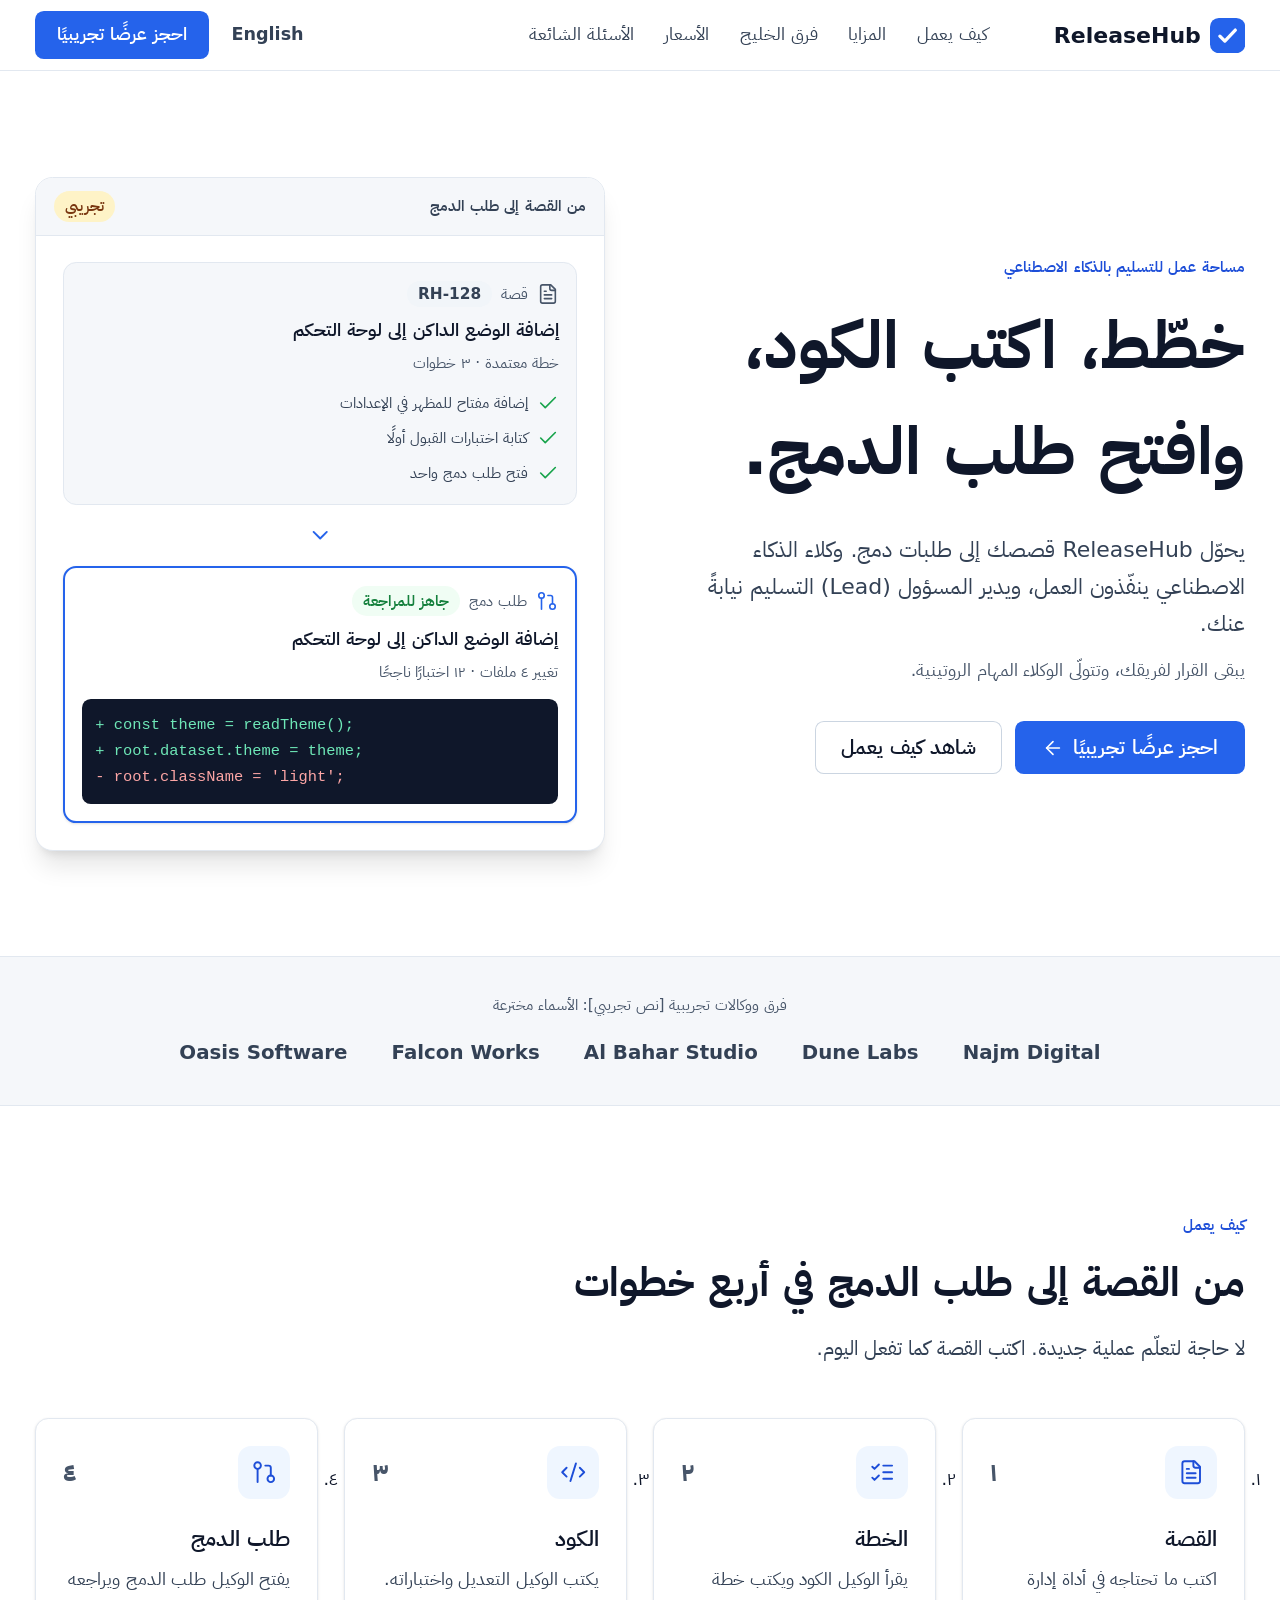
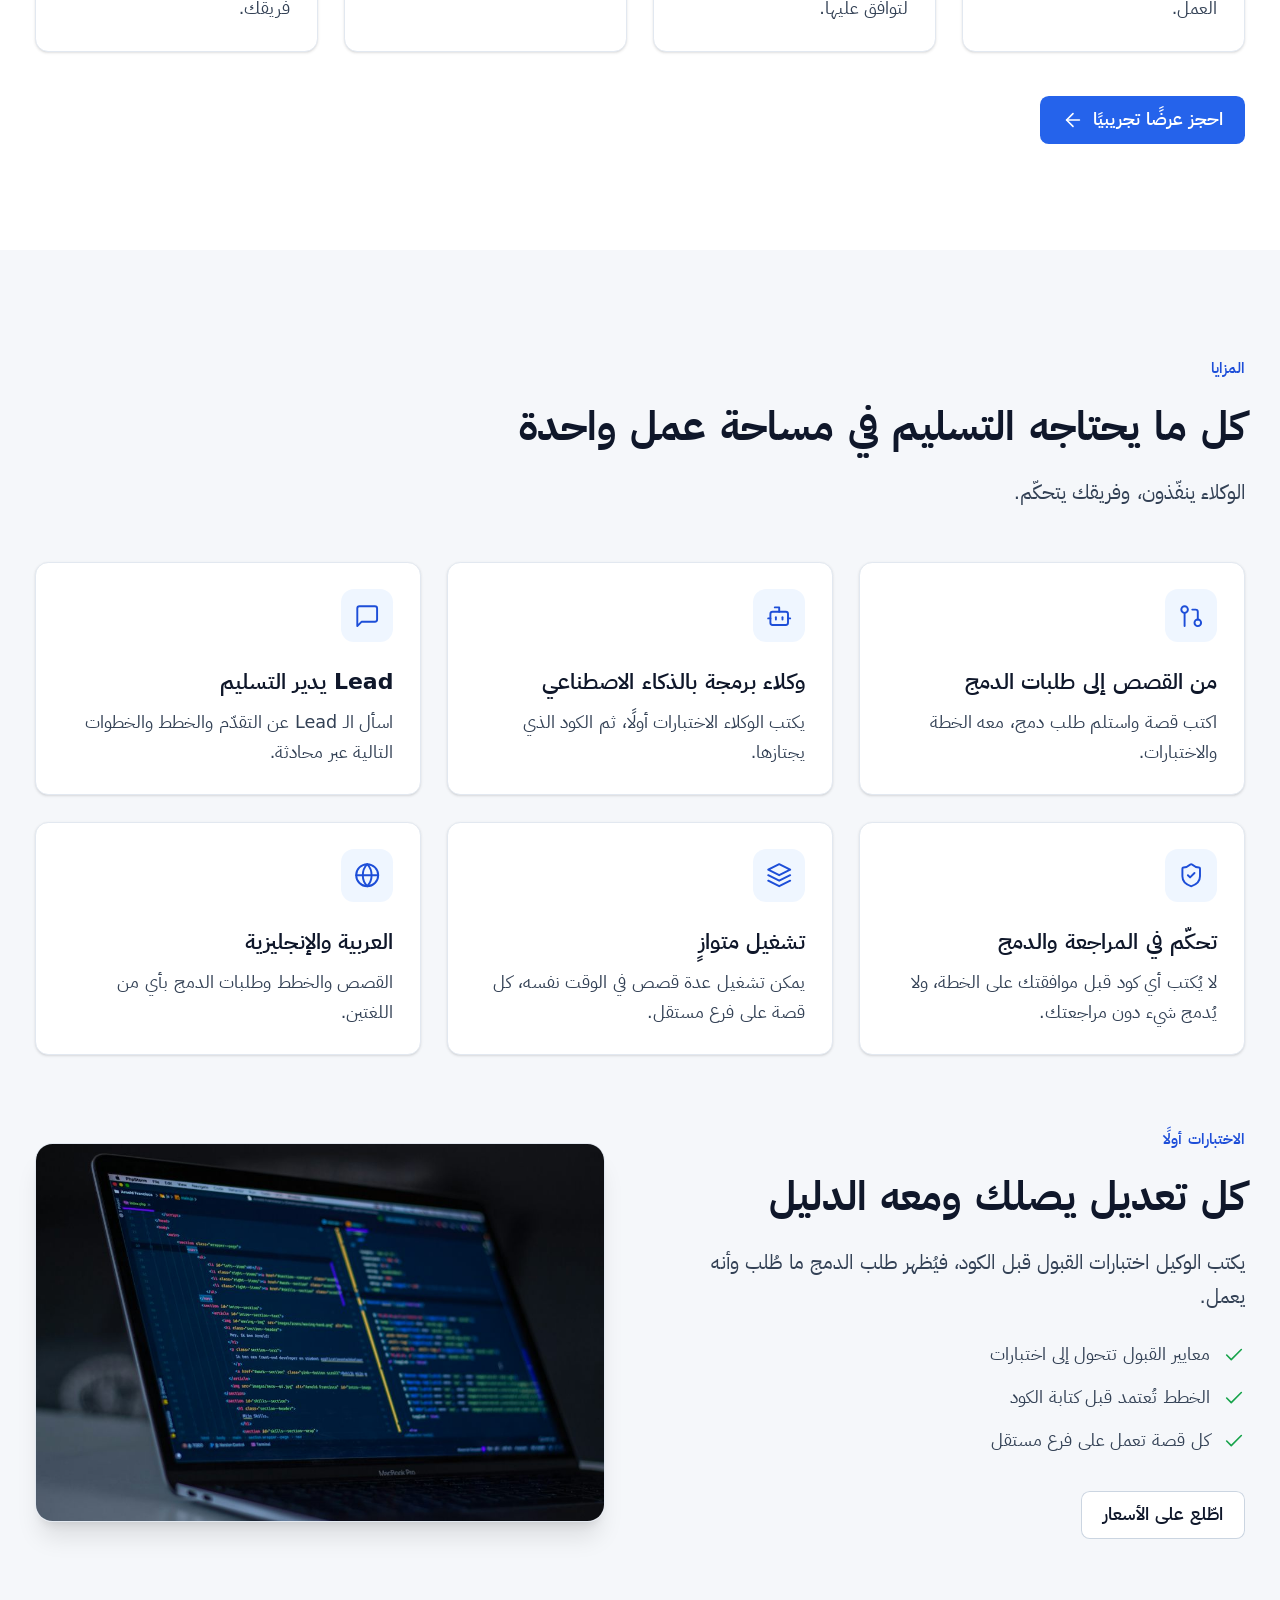
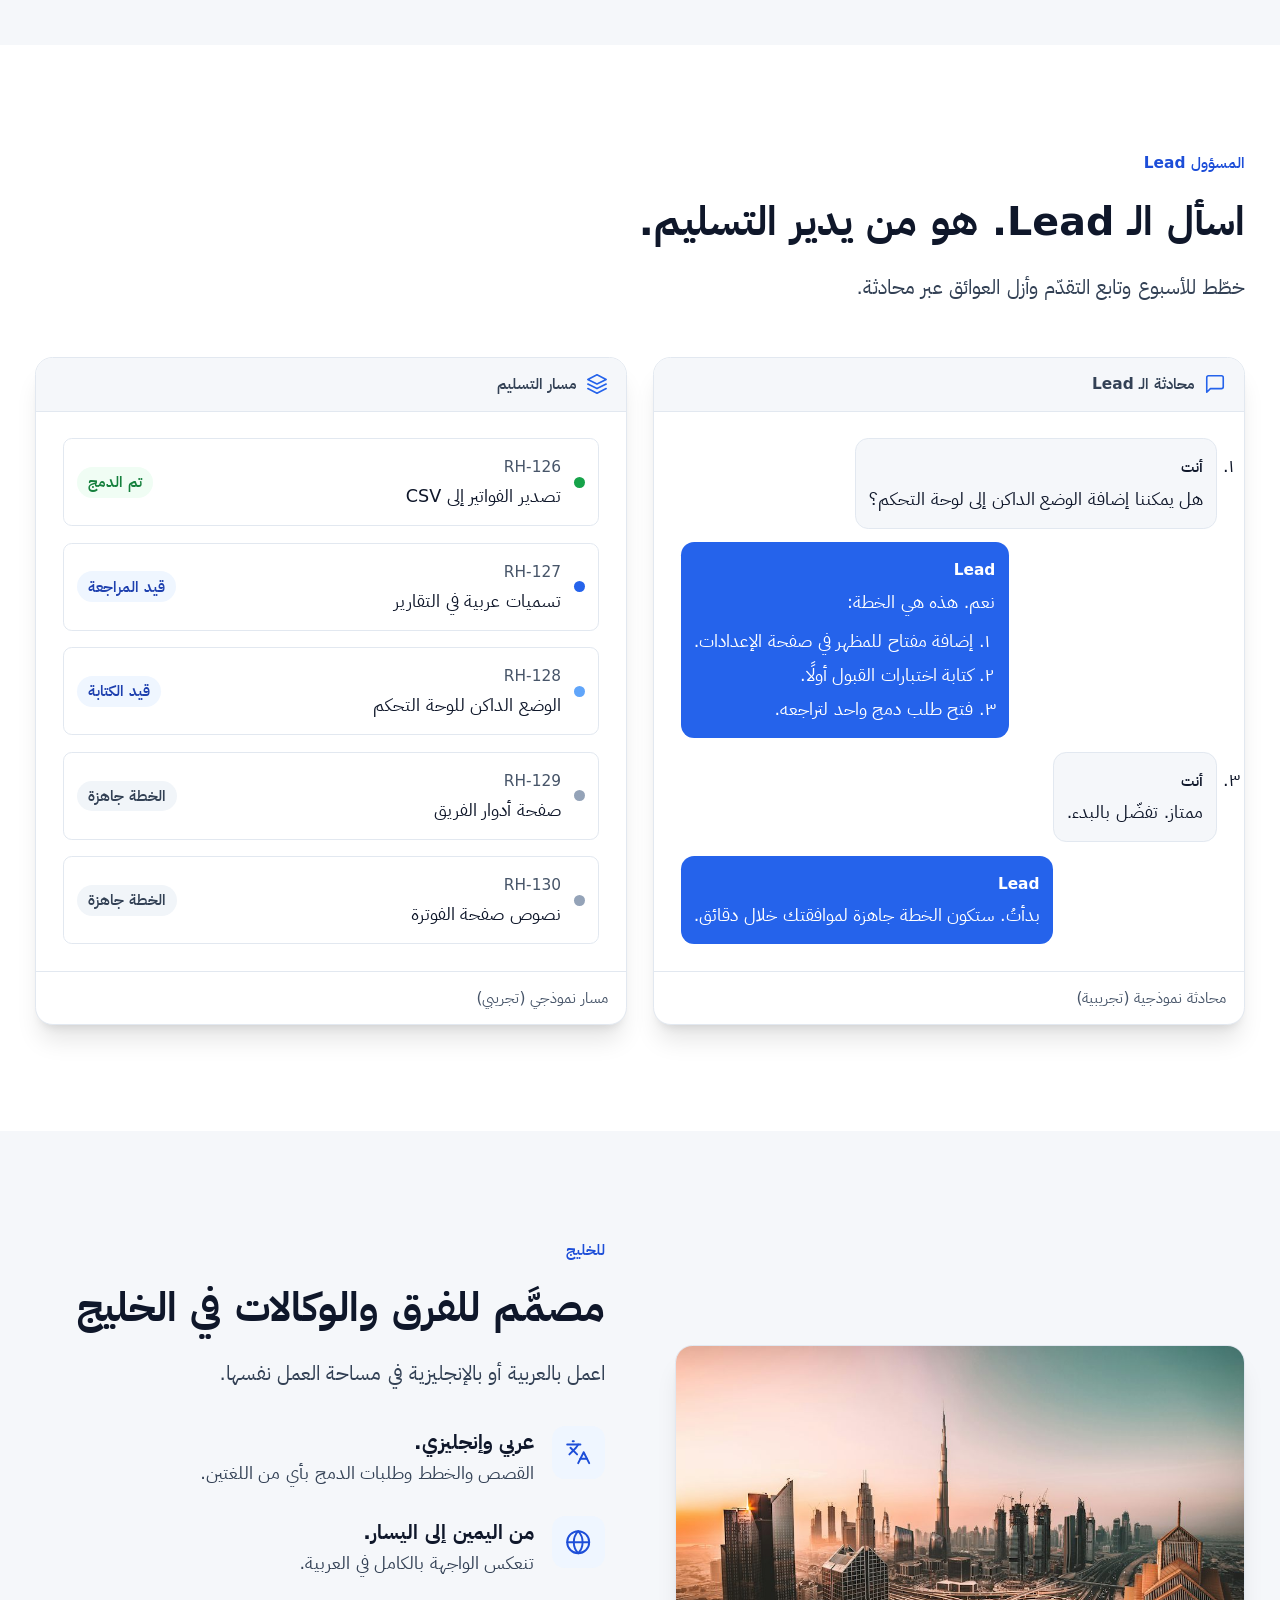
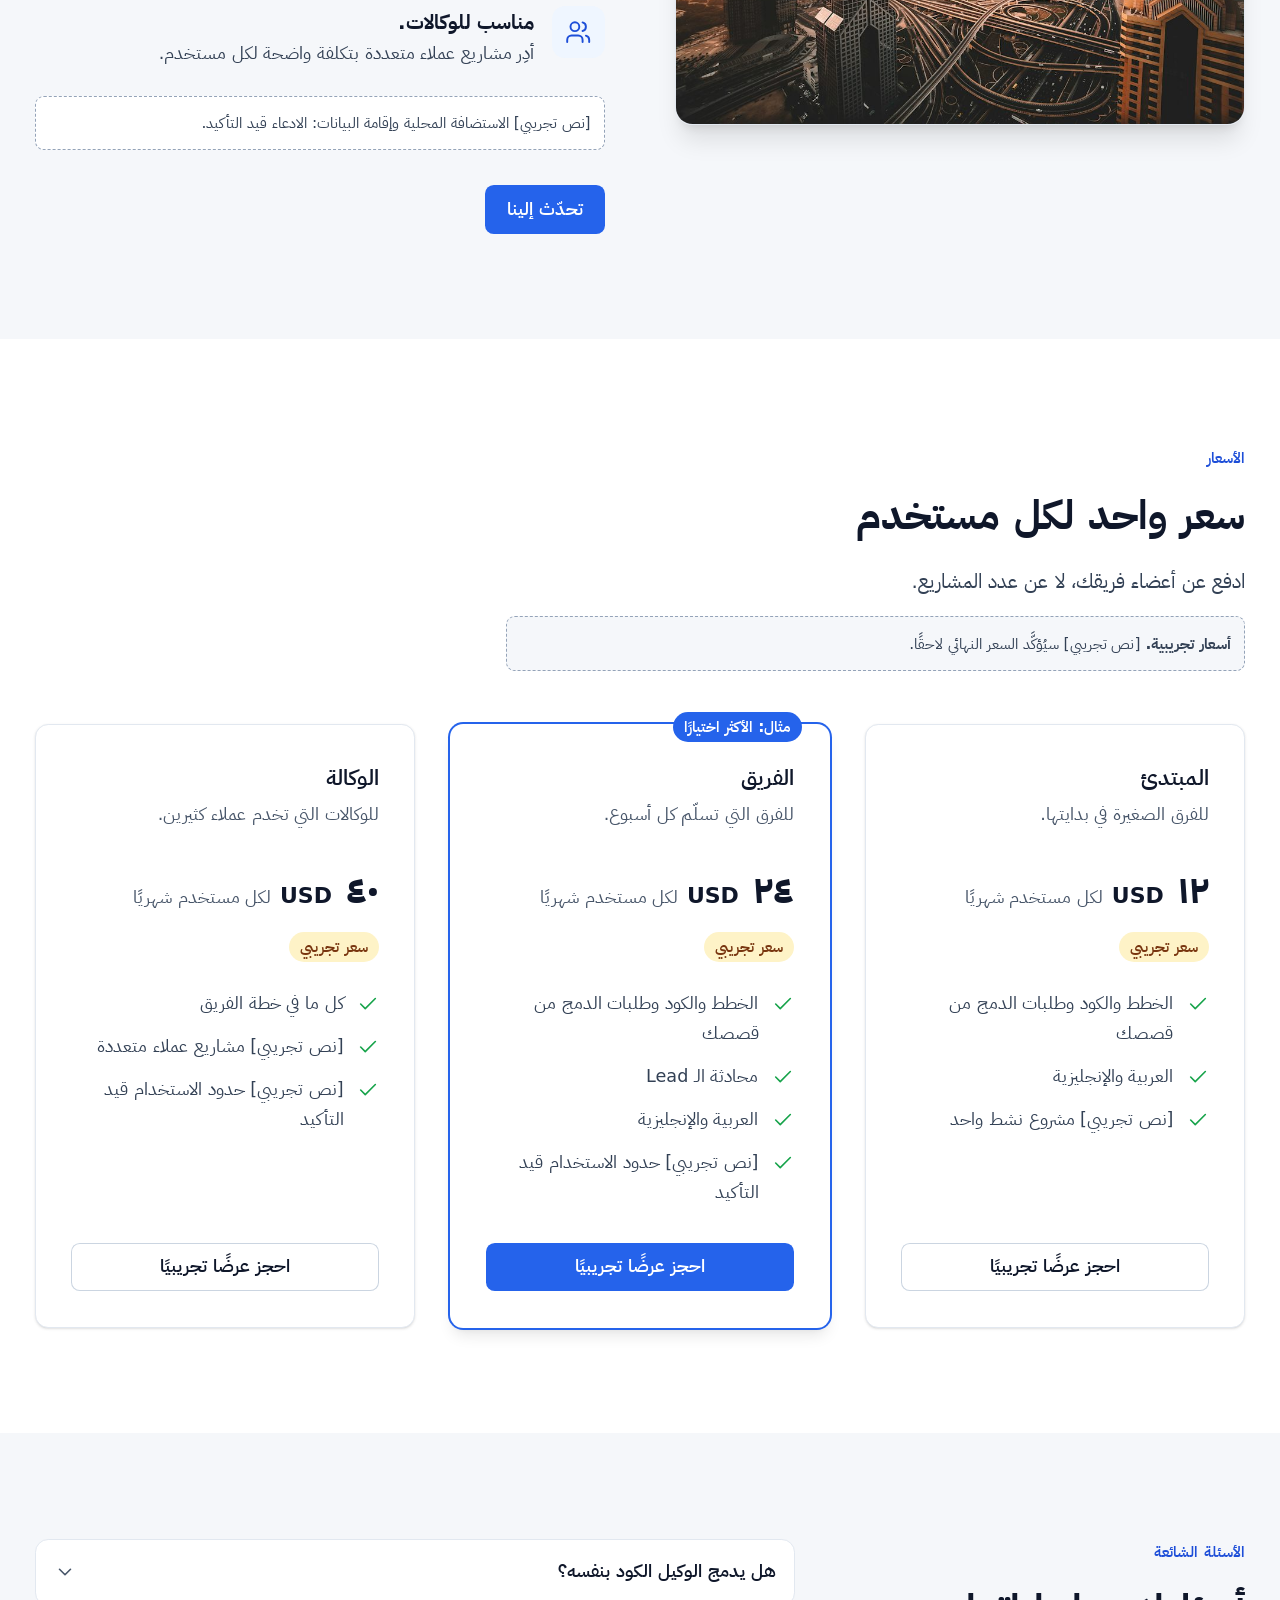
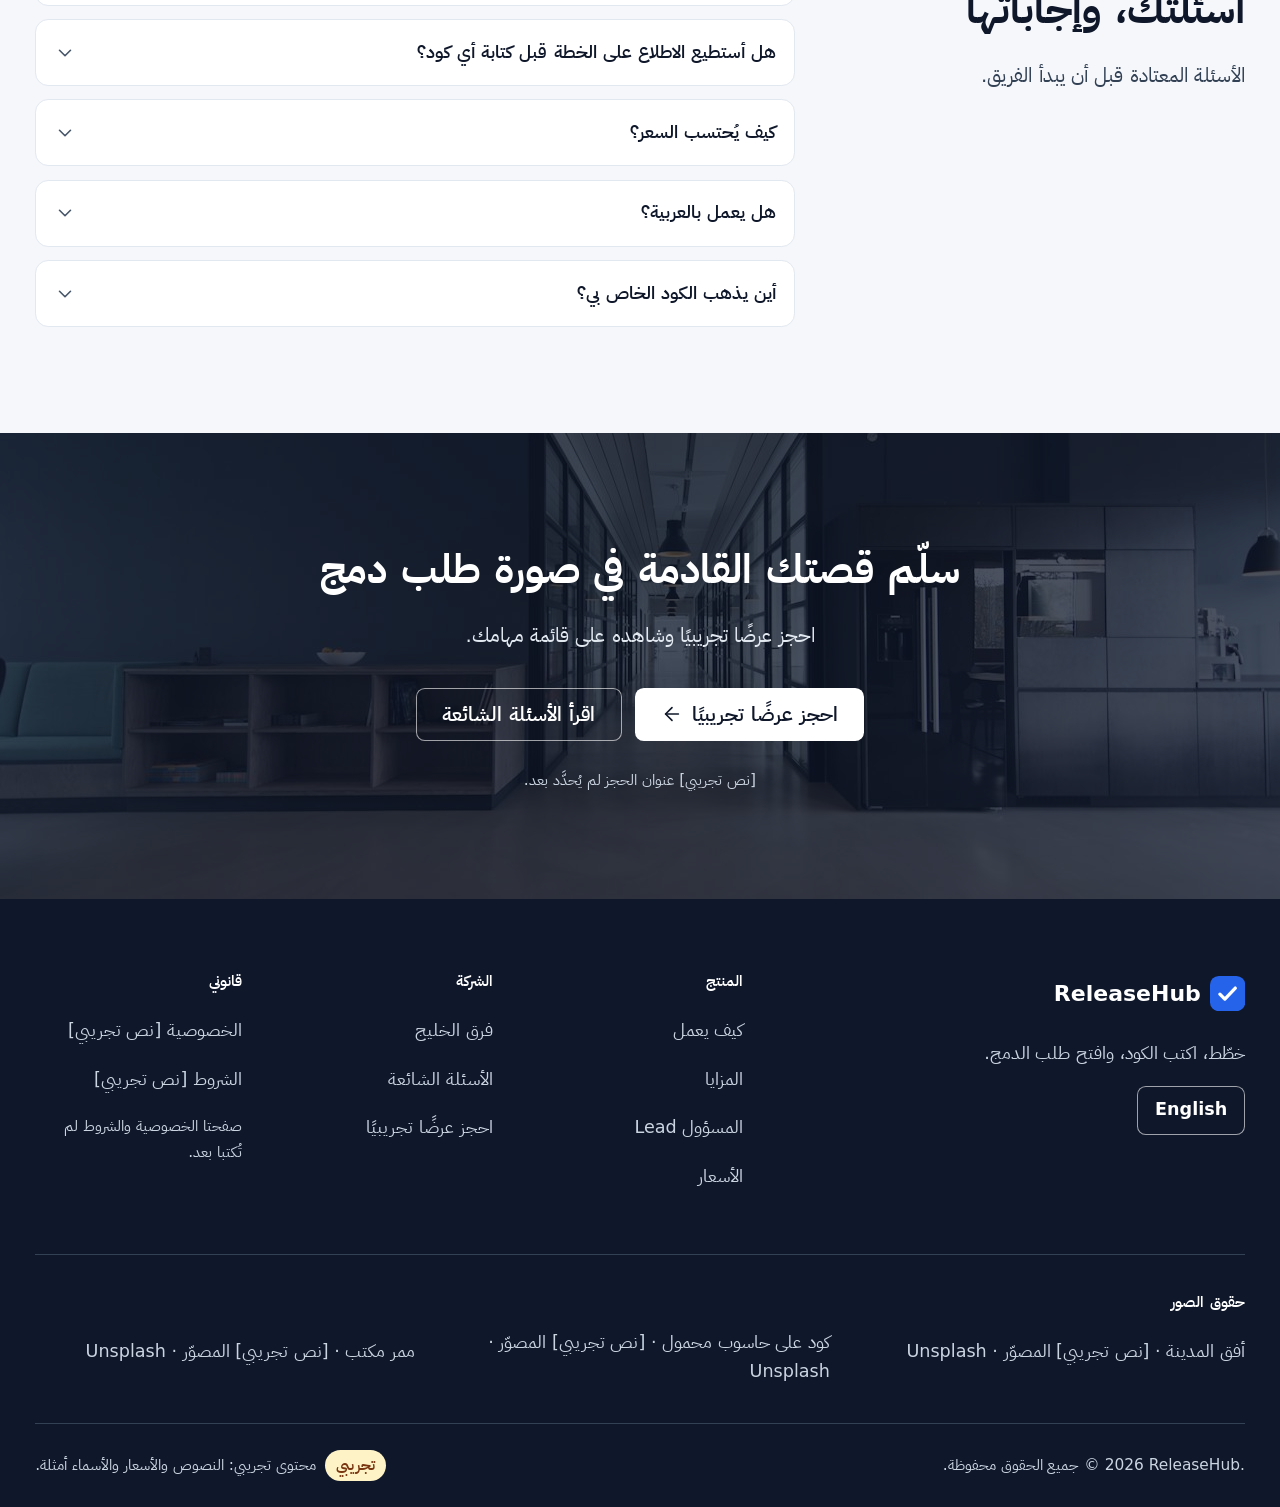
==== commit 00feee00: "RUN-145: Redesign the whole landing page to a professional standard Made by a ReleaseHub agent run." ====
--- a/ar/index.html
+++ b/ar/index.html
@@ -4,7 +4,7 @@
   <meta charset="utf-8">
   <meta name="viewport" content="width=device-width, initial-scale=1">
   <title>ReleaseHub: من القصة إلى طلب الدمج</title>
-  <link rel="preload" href="../assets/fonts/ibm-plex-sans-arabic-arabic-400-normal.woff2" as="font" type="font/woff2" crossorigin>
+  <link rel="icon" href="data:image/svg+xml,%3Csvg xmlns='http://www.w3.org/2000/svg' viewBox='0 0 32 32'%3E%3Crect width='32' height='32' rx='8' fill='%232563eb'/%3E%3Cpath d='M9 16.5l4.5 4.5L23 11' fill='none' stroke='%23fff' stroke-width='3' stroke-linecap='round' stroke-linejoin='round'/%3E%3C/svg%3E">
   <link rel="stylesheet" href="../assets/css/styles.css">
   <script src="../assets/js/i18n.js" defer></script>
   <script src="../assets/js/main.js" defer></script>
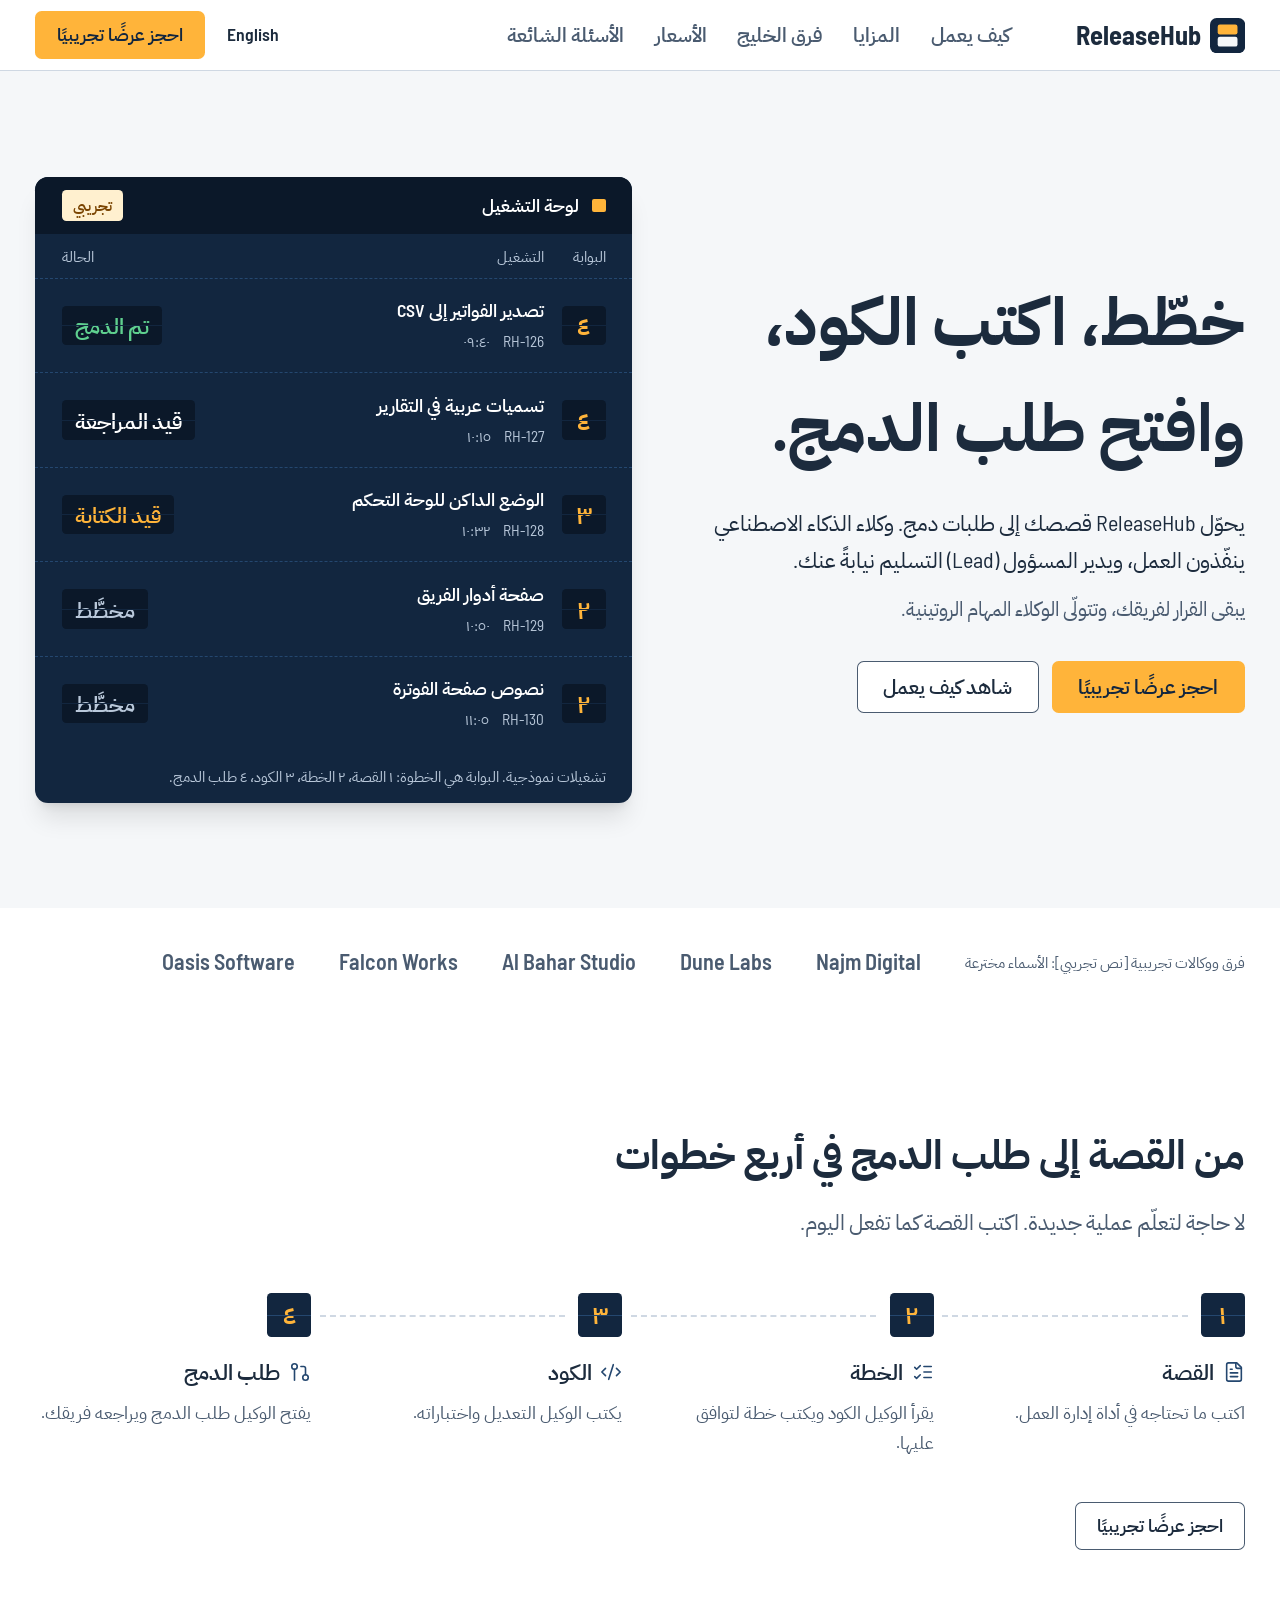
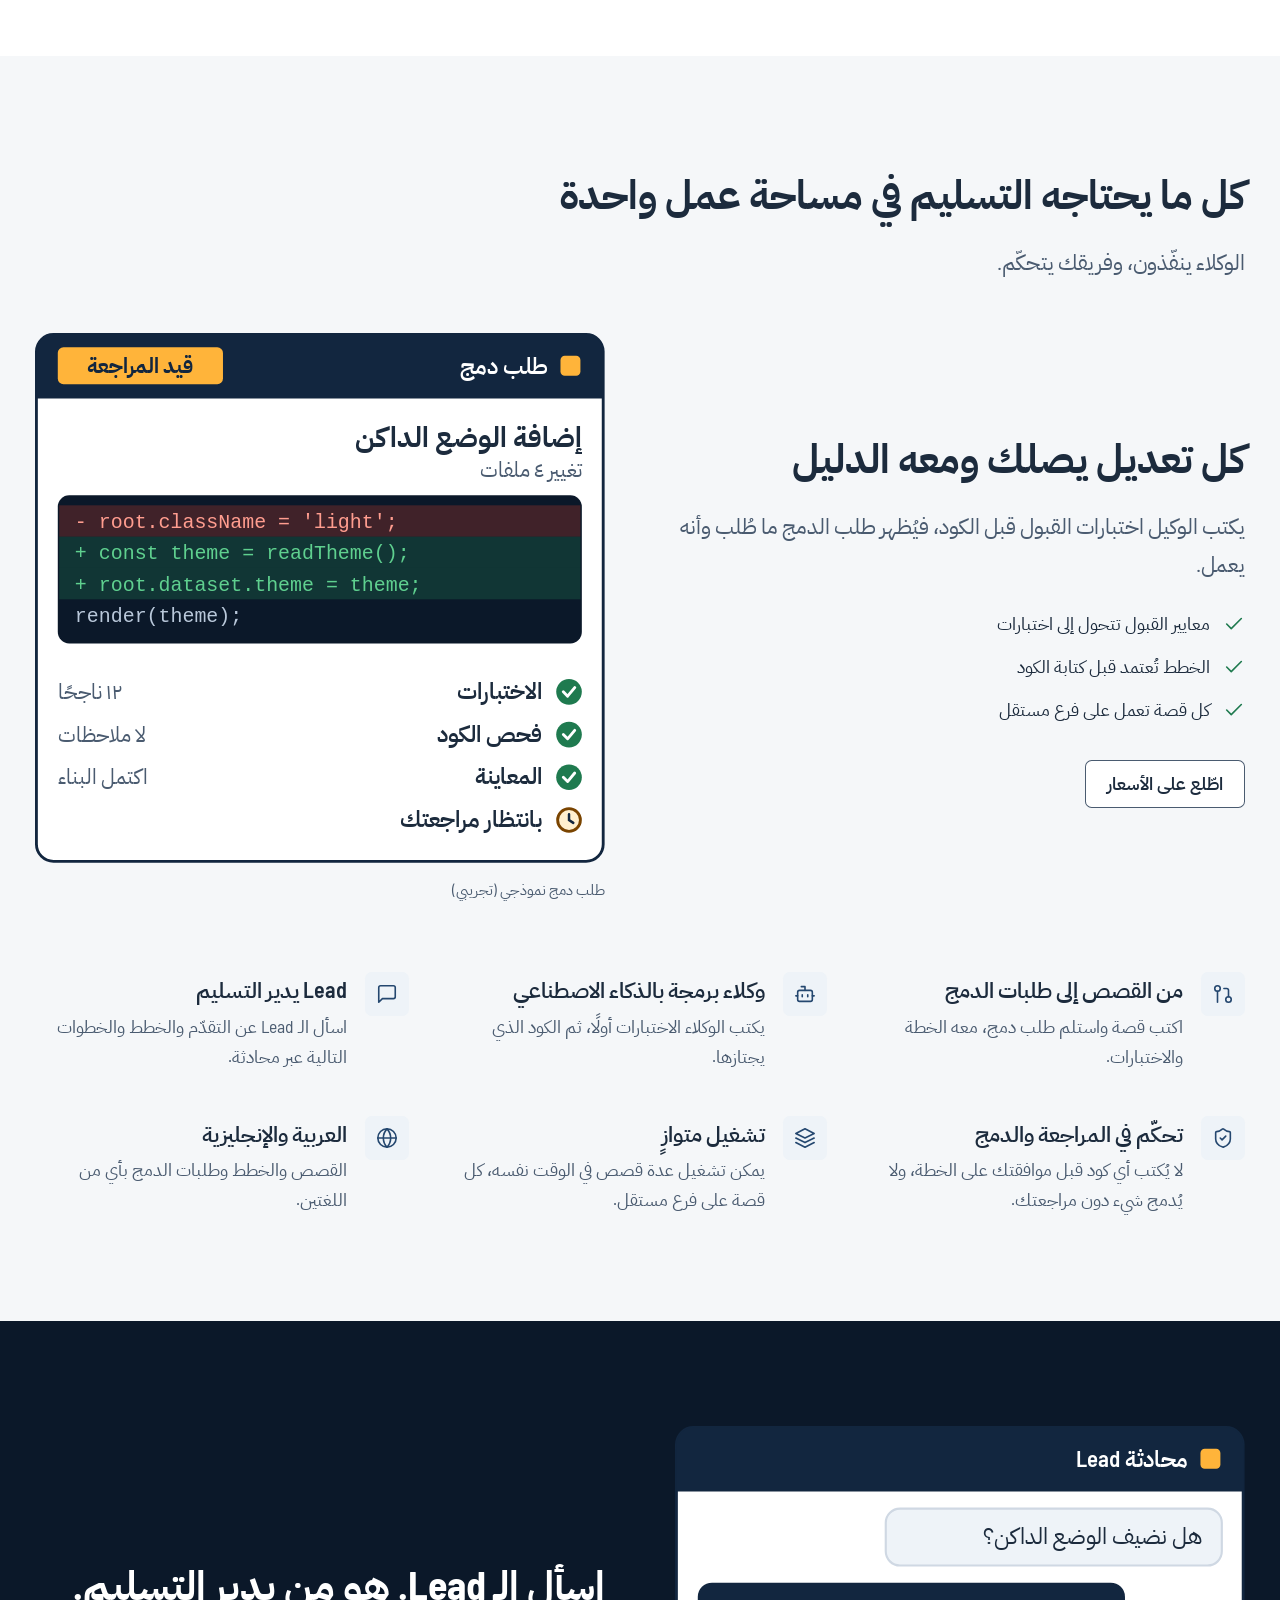
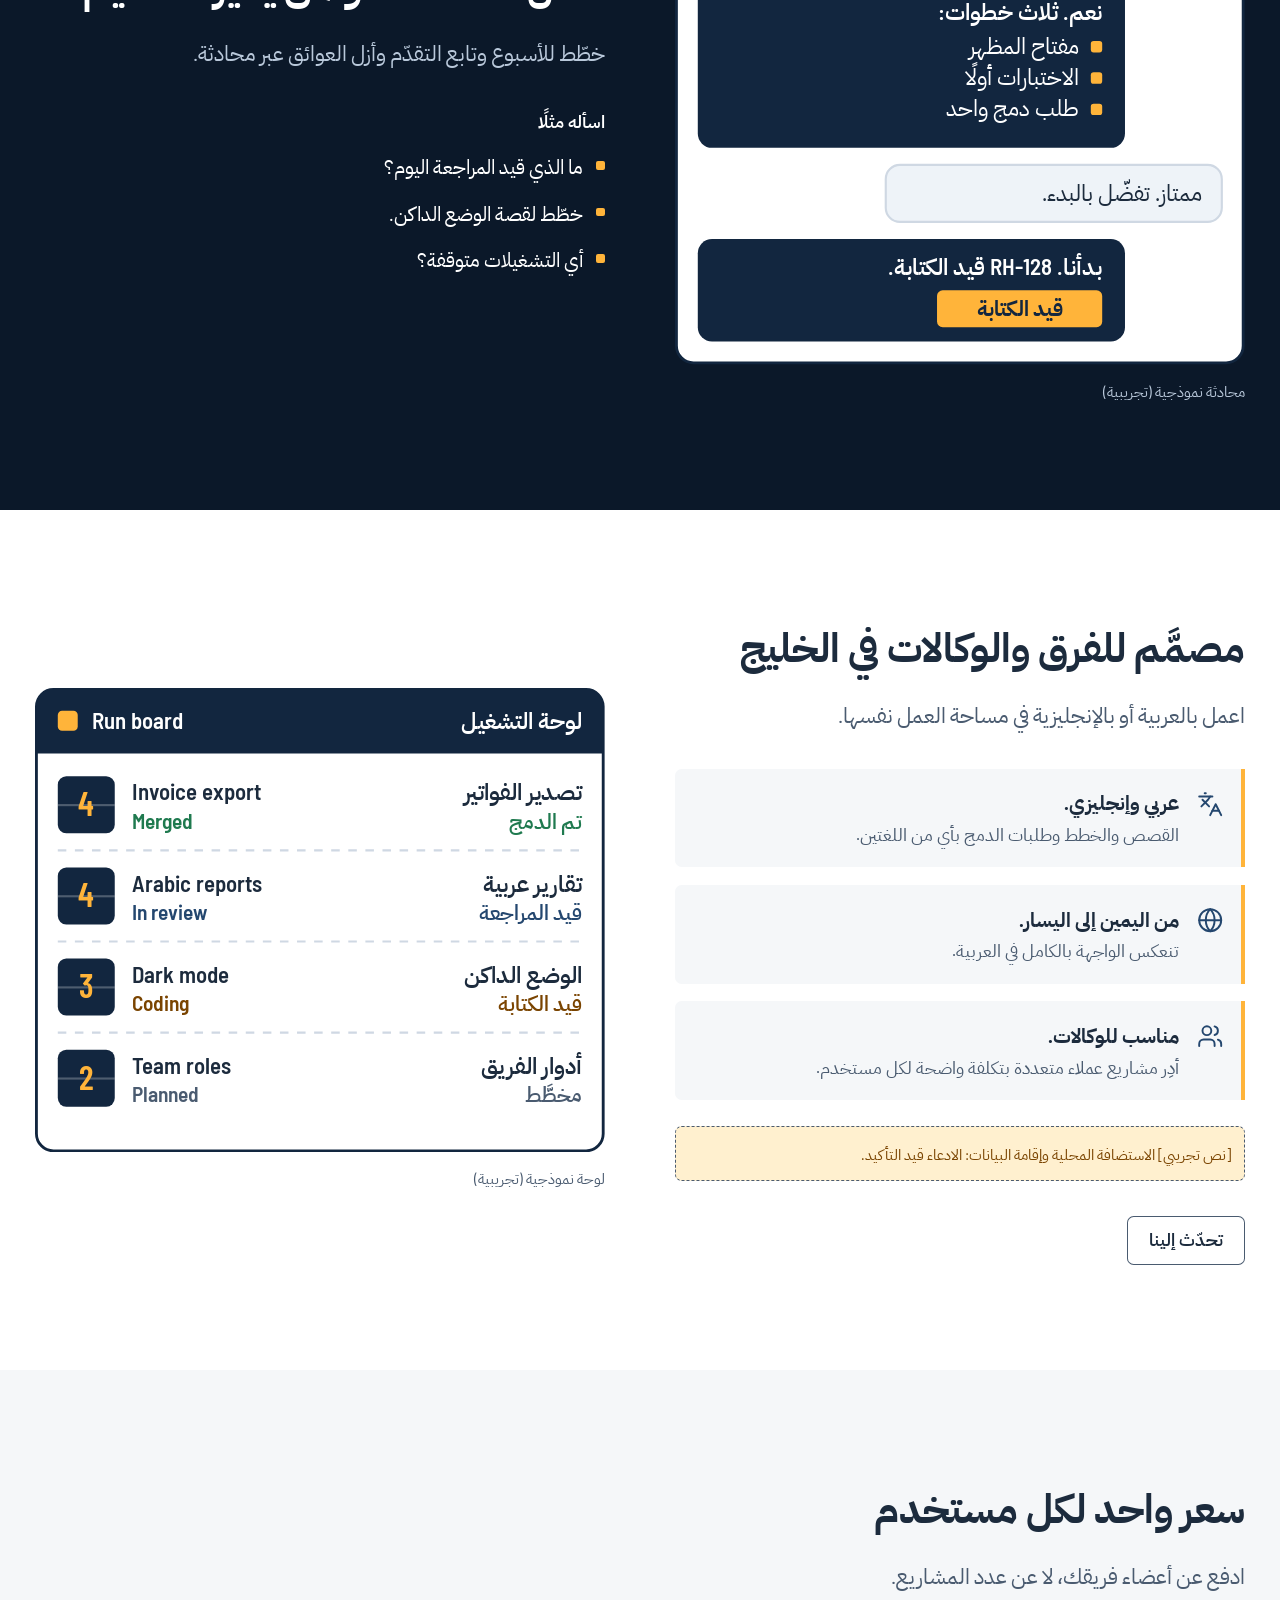
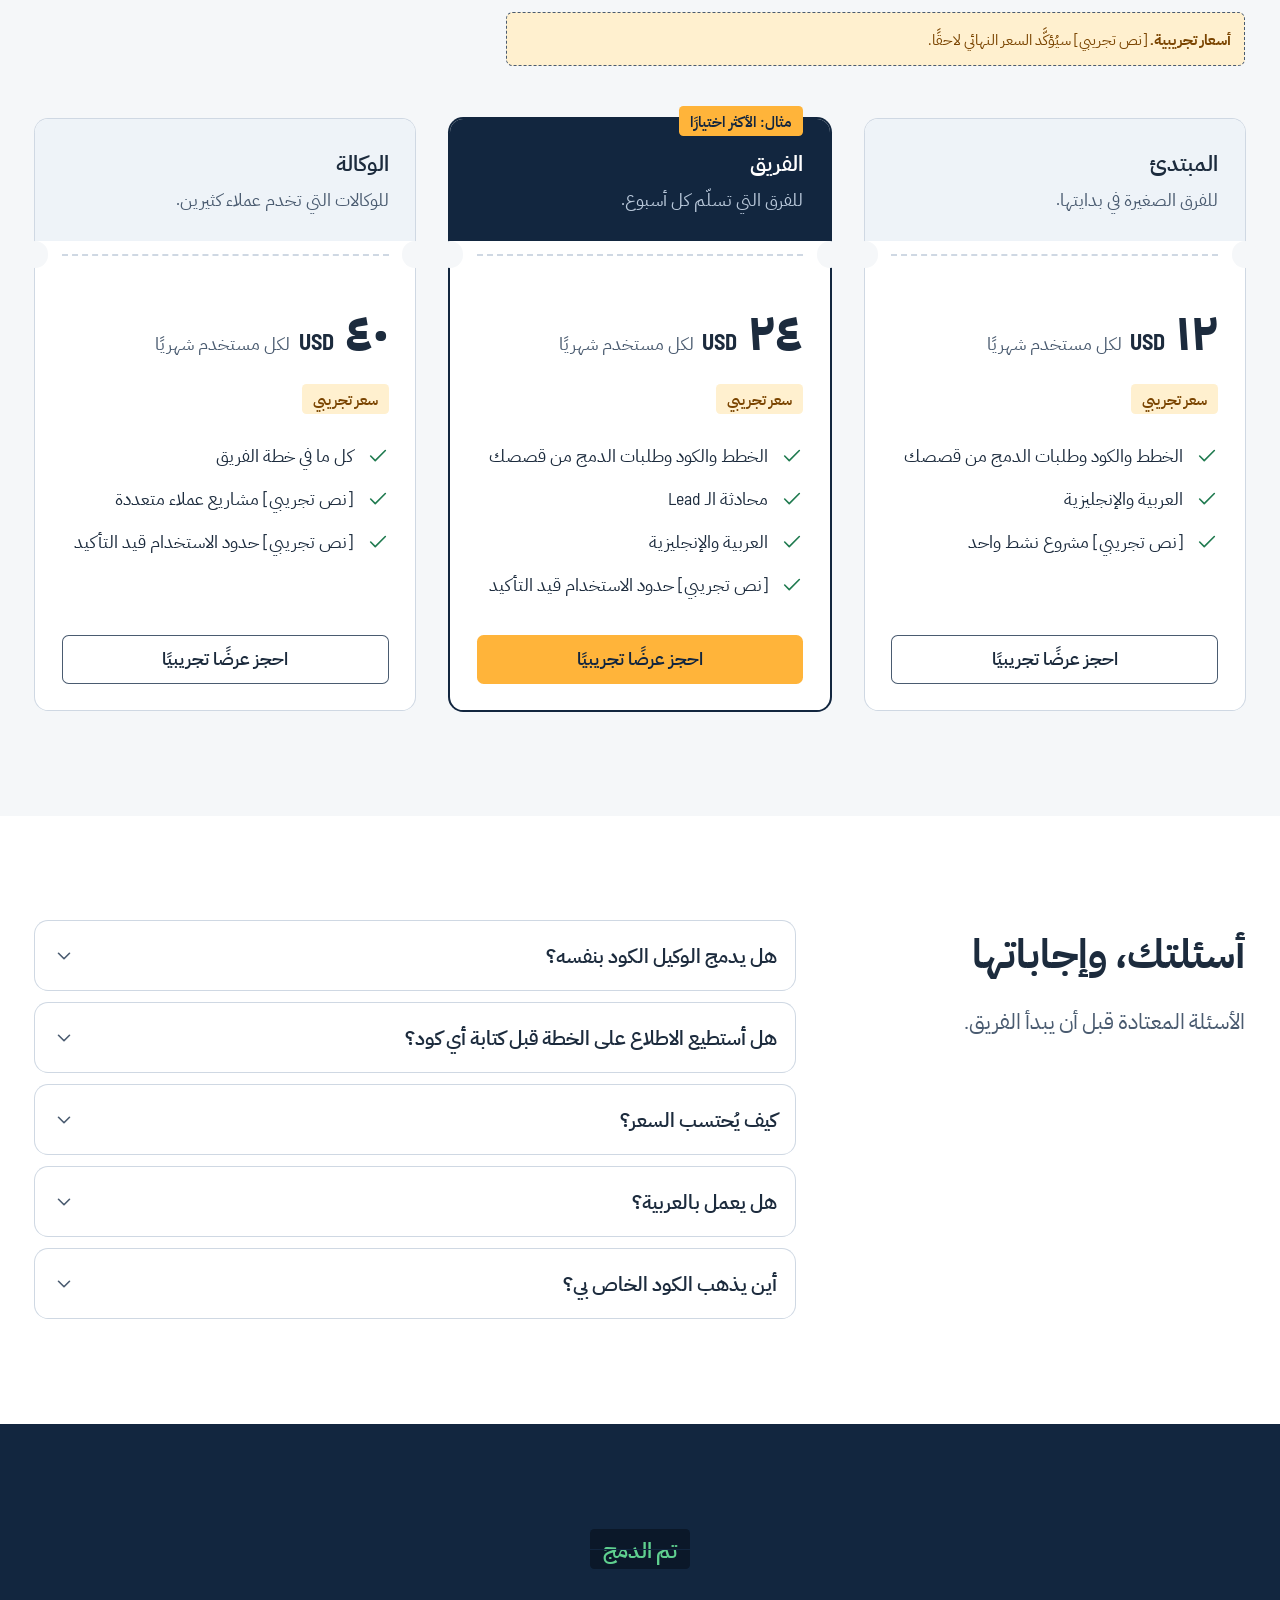
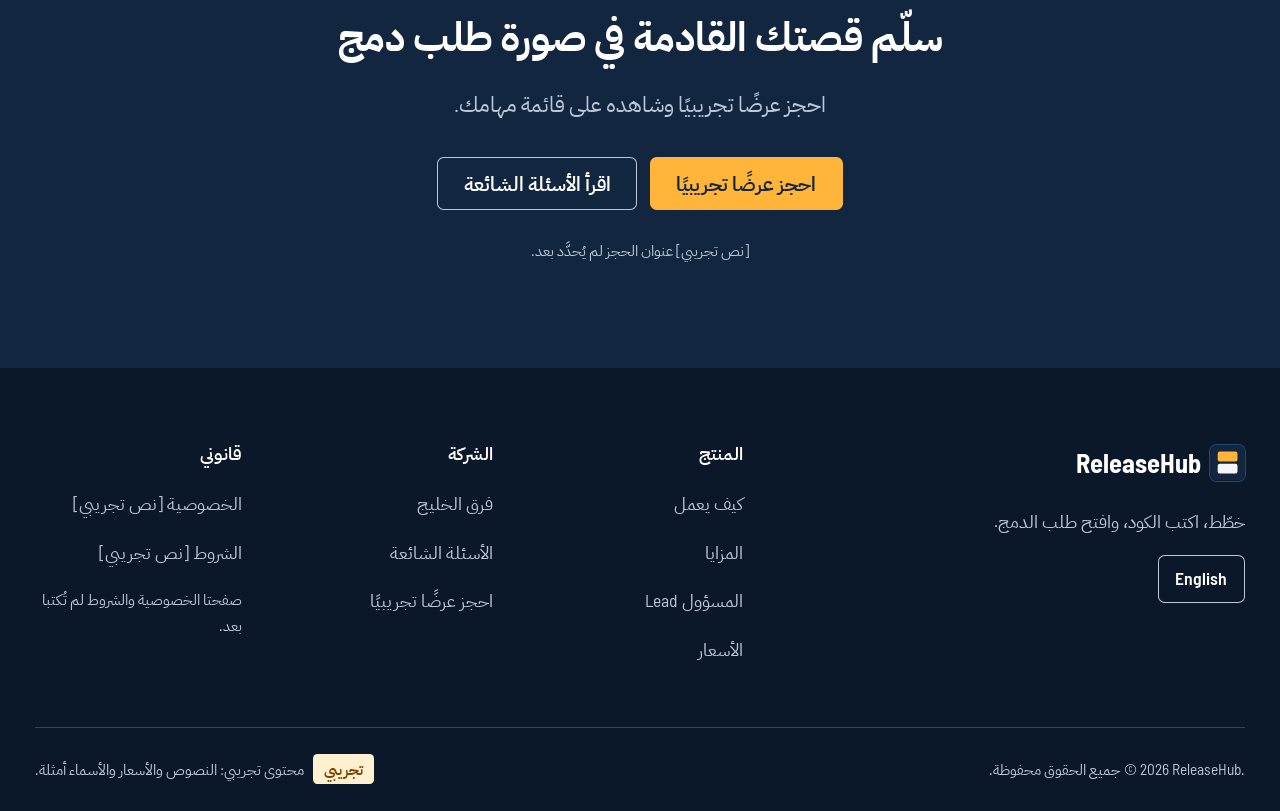
==== commit 96f639bc: "RUN-151: Redesign the landing page with a departure-board identity and drawn product scenes Made by " ====
--- a/ar/index.html
+++ b/ar/index.html
@@ -4,7 +4,9 @@
   <meta charset="utf-8">
   <meta name="viewport" content="width=device-width, initial-scale=1">
   <title>ReleaseHub: من القصة إلى طلب الدمج</title>
-  <link rel="icon" href="data:image/svg+xml,%3Csvg xmlns='http://www.w3.org/2000/svg' viewBox='0 0 32 32'%3E%3Crect width='32' height='32' rx='8' fill='%232563eb'/%3E%3Cpath d='M9 16.5l4.5 4.5L23 11' fill='none' stroke='%23fff' stroke-width='3' stroke-linecap='round' stroke-linejoin='round'/%3E%3C/svg%3E">
+  <link rel="icon" href="data:image/svg+xml,%3Csvg xmlns='http://www.w3.org/2000/svg' viewBox='0 0 32 32'%3E%3Crect width='32' height='32' rx='6' fill='%2312263f'/%3E%3Crect x='7' y='6' width='18' height='9' rx='2' fill='%23ffb43a'/%3E%3Crect x='7' y='17' width='18' height='9' rx='2' fill='%23f5f7f9'/%3E%3C/svg%3E">
+  <link rel="preload" href="../assets/fonts/ibm-plex-sans-arabic-arabic-400-normal.woff2" as="font" type="font/woff2" crossorigin>
+  <link rel="preload" href="../assets/fonts/ibm-plex-sans-arabic-arabic-700-normal.woff2" as="font" type="font/woff2" crossorigin>
   <link rel="stylesheet" href="../assets/css/styles.css">
   <script src="../assets/js/i18n.js" defer></script>
   <script src="../assets/js/main.js" defer></script>
@@ -13,9 +15,9 @@
   <!-- GENERATED by tools/render-pages.mjs from content/demo.json (demo content). Do not edit by hand. -->
   <a class="skip-link" href="#main">تخطَّ إلى المحتوى</a>
 
-  <header class="sticky top-0 z-40 border-b border-slate-200 bg-white">
+  <header class="sticky top-0 z-40 border-b border-line bg-white">
     <div class="wrap flex h-16 items-center gap-2 sm:gap-4">
-      <a class="brand" href="#hero" aria-label="ReleaseHub"><svg class="size-8 text-accent-600" viewBox="0 0 32 32" aria-hidden="true" focusable="false"><rect width="32" height="32" rx="8" fill="currentColor"/><path d="M9 16.5l4.5 4.5L23 11" fill="none" stroke="#fff" stroke-width="3" stroke-linecap="round" stroke-linejoin="round"/></svg><span>ReleaseHub</span></a>
+      <a class="brand" href="#hero" aria-label="ReleaseHub"><svg class="size-8" viewBox="0 0 32 32" aria-hidden="true" focusable="false"><rect width="32" height="32" rx="6" class="fill-enamel"/><rect x="7" y="6" width="18" height="9" rx="2" class="fill-amber"/><rect x="7" y="17" width="18" height="9" rx="2" class="fill-paper"/></svg><span>ReleaseHub</span></a>
       <nav class="ms-8 hidden lg:block" aria-label="التنقل الرئيسي"><ul class="flex items-center gap-1"><li><a class="nav-link" href="#how">كيف يعمل</a></li><li><a class="nav-link" href="#features">المزايا</a></li><li><a class="nav-link" href="#gulf">فرق الخليج</a></li><li><a class="nav-link" href="#pricing">الأسعار</a></li><li><a class="nav-link" href="#faq">الأسئلة الشائعة</a></li></ul></nav>
       <div class="ms-auto flex items-center gap-2">
         <a class="lang-switch " href="../" hreflang="en" lang="en" aria-label="التبديل إلى الإنجليزية" data-lang-switch>English</a>
@@ -28,60 +30,82 @@
       <div class="sheet-backdrop" data-sheet-close></div>
       <div class="sheet-panel" role="dialog" aria-modal="true" aria-label="قائمة الجوال">
         <div class="flex items-center justify-between">
-          <span class="brand"><svg class="size-8 text-accent-600" viewBox="0 0 32 32" aria-hidden="true" focusable="false"><rect width="32" height="32" rx="8" fill="currentColor"/><path d="M9 16.5l4.5 4.5L23 11" fill="none" stroke="#fff" stroke-width="3" stroke-linecap="round" stroke-linejoin="round"/></svg><span>ReleaseHub</span></span>
+          <span class="brand"><svg class="size-8" viewBox="0 0 32 32" aria-hidden="true" focusable="false"><rect width="32" height="32" rx="6" class="fill-enamel"/><rect x="7" y="6" width="18" height="9" rx="2" class="fill-amber"/><rect x="7" y="17" width="18" height="9" rx="2" class="fill-paper"/></svg><span>ReleaseHub</span></span>
           <button class="icon-btn" type="button" aria-label="إغلاق القائمة" data-sheet-close><svg class="size-6" viewBox="0 0 24 24" fill="none" stroke="currentColor" stroke-width="1.75" stroke-linecap="round" stroke-linejoin="round" aria-hidden="true" focusable="false"><path d="M18 6 6 18"/><path d="m6 6 12 12"/></svg></button>
         </div>
         <nav class="mt-6" aria-label="قائمة الجوال"><ul class="flex flex-col"><li><a class="sheet-link" href="#how" data-sheet-close>كيف يعمل</a></li><li><a class="sheet-link" href="#features" data-sheet-close>المزايا</a></li><li><a class="sheet-link" href="#gulf" data-sheet-close>فرق الخليج</a></li><li><a class="sheet-link" href="#pricing" data-sheet-close>الأسعار</a></li><li><a class="sheet-link" href="#faq" data-sheet-close>الأسئلة الشائعة</a></li></ul></nav>
         <div class="mt-auto flex flex-col gap-3 pt-6">
           <a class="btn btn-primary w-full" href="#cta" data-cta data-sheet-close>احجز عرضًا تجريبيًا</a>
-          <a class="lang-switch justify-center ring-1 ring-slate-300" href="../" hreflang="en" lang="en" aria-label="التبديل إلى الإنجليزية" data-lang-switch>English</a>
+          <a class="lang-switch justify-center ring-1 ring-muted" href="../" hreflang="en" lang="en" aria-label="التبديل إلى الإنجليزية" data-lang-switch>English</a>
         </div>
       </div>
     </div>
 
   <main id="main">
     <!-- section:hero -->
-    <section id="hero" aria-labelledby="hero-title" class="bg-white py-12 md:py-20 lg:py-24">
-      <div class="wrap grid grid-cols-1 items-center gap-12 lg:grid-cols-2 lg:gap-16">
+    <section id="hero" aria-labelledby="hero-title" class="bg-paper py-12 md:py-20 lg:py-24">
+      <div class="wrap grid grid-cols-1 items-center gap-12 lg:grid-cols-[1fr_1.1fr] lg:gap-16">
         <div>
-          <p class="eyebrow">مساحة عمل للتسليم بالذكاء الاصطناعي</p>
           <h1 id="hero-title" class="display">خطّط، اكتب الكود، وافتح طلب الدمج.</h1>
-          <p class="mt-6 max-w-xl text-lg text-slate-700 sm:text-xl">يحوّل <bdi>ReleaseHub</bdi> قصصك إلى طلبات دمج. وكلاء الذكاء الاصطناعي ينفّذون العمل، ويدير المسؤول (<bdi>Lead</bdi>) التسليم نيابةً عنك.</p>
-          <p class="mt-3 max-w-xl text-base text-slate-600">يبقى القرار لفريقك، وتتولّى الوكلاء المهام الروتينية.</p>
+          <p class="mt-6 max-w-xl text-xl text-ink">يحوّل <bdi>ReleaseHub</bdi> قصصك إلى طلبات دمج. وكلاء الذكاء الاصطناعي ينفّذون العمل، ويدير المسؤول (<bdi>Lead</bdi>) التسليم نيابةً عنك.</p>
+          <p class="mt-3 max-w-xl text-lg text-muted">يبقى القرار لفريقك، وتتولّى الوكلاء المهام الروتينية.</p>
           <div class="mt-8 flex flex-col gap-3 sm:flex-row">
-            <a class="btn btn-primary btn-lg" href="#cta" data-cta>احجز عرضًا تجريبيًا<svg class="size-5 rtl:-scale-x-100" viewBox="0 0 24 24" fill="none" stroke="currentColor" stroke-width="1.75" stroke-linecap="round" stroke-linejoin="round" aria-hidden="true" focusable="false"><path d="M5 12h14"/><path d="m12 5 7 7-7 7"/></svg></a>
+            <a class="btn btn-primary btn-lg" href="#cta" data-cta>احجز عرضًا تجريبيًا</a>
             <a class="btn btn-outline btn-lg" href="#how">شاهد كيف يعمل</a>
           </div>
         </div>
-        <div class="mock" aria-hidden="false" role="group" aria-label="من القصة إلى طلب الدمج">
-          <div class="flex items-center justify-between border-b border-slate-200 bg-surface px-4 py-3">
-            <span class="text-sm font-semibold text-slate-700">من القصة إلى طلب الدمج</span>
+        <div class="board" data-flip role="group" aria-label="لوحة التشغيل">
+          <div class="flex items-center justify-between bg-enamel-deep px-4 py-3 sm:px-6">
+            <p class="flex items-center gap-3 font-semibold text-white"><span class="size-3 rounded-[2px] bg-amber" aria-hidden="true"></span>لوحة التشغيل</p>
             <span class="badge badge-demo">تجريبي</span>
           </div>
-          <div class="grid grid-cols-1 gap-4 p-4 sm:p-6">
-            <div class="rounded-xl border border-slate-200 bg-surface p-4">
-              <div class="flex items-center gap-2 text-sm text-slate-600"><svg class="size-5" viewBox="0 0 24 24" fill="none" stroke="currentColor" stroke-width="1.75" stroke-linecap="round" stroke-linejoin="round" aria-hidden="true" focusable="false"><path d="M15 2H6a2 2 0 0 0-2 2v16a2 2 0 0 0 2 2h12a2 2 0 0 0 2-2V7z"/><path d="M14 2v4a2 2 0 0 0 2 2h4"/><path d="M16 13H8"/><path d="M16 17H8"/><path d="M10 9H8"/></svg><span>قصة</span><bdi class="badge badge-neutral" dir="ltr">RH-128</bdi></div>
-              <p class="mt-2 font-semibold text-ink">إضافة الوضع الداكن إلى لوحة التحكم</p>
-              <p class="mt-1 text-sm text-slate-600">خطة معتمدة · ٣ خطوات</p>
-              <ul class="mt-3 space-y-2 text-sm text-slate-700"><li class="flex items-start gap-2"><svg class="mt-0.5 size-5 shrink-0 text-success" viewBox="0 0 24 24" fill="none" stroke="currentColor" stroke-width="1.75" stroke-linecap="round" stroke-linejoin="round" aria-hidden="true" focusable="false"><path d="M20 6 9 17l-5-5"/></svg><span>إضافة مفتاح للمظهر في الإعدادات</span></li><li class="flex items-start gap-2"><svg class="mt-0.5 size-5 shrink-0 text-success" viewBox="0 0 24 24" fill="none" stroke="currentColor" stroke-width="1.75" stroke-linecap="round" stroke-linejoin="round" aria-hidden="true" focusable="false"><path d="M20 6 9 17l-5-5"/></svg><span>كتابة اختبارات القبول أولًا</span></li><li class="flex items-start gap-2"><svg class="mt-0.5 size-5 shrink-0 text-success" viewBox="0 0 24 24" fill="none" stroke="currentColor" stroke-width="1.75" stroke-linecap="round" stroke-linejoin="round" aria-hidden="true" focusable="false"><path d="M20 6 9 17l-5-5"/></svg><span>فتح طلب دمج واحد</span></li></ul>
-            </div>
-            <div class="flex justify-center text-accent-600"><svg class="size-6" viewBox="0 0 24 24" fill="none" stroke="currentColor" stroke-width="1.75" stroke-linecap="round" stroke-linejoin="round" aria-hidden="true" focusable="false"><path d="m6 9 6 6 6-6"/></svg></div>
-            <div class="rounded-xl border-2 border-accent-600 bg-white p-4 shadow-sm">
-              <div class="flex flex-wrap items-center gap-2 text-sm text-slate-600"><svg class="size-5 text-accent-600" viewBox="0 0 24 24" fill="none" stroke="currentColor" stroke-width="1.75" stroke-linecap="round" stroke-linejoin="round" aria-hidden="true" focusable="false"><circle cx="18" cy="18" r="3"/><circle cx="6" cy="6" r="3"/><path d="M13 6h3a2 2 0 0 1 2 2v7"/><path d="M6 9v12"/></svg><span>طلب دمج</span><span class="badge badge-ok">جاهز للمراجعة</span></div>
-              <p class="mt-2 font-semibold text-ink">إضافة الوضع الداكن إلى لوحة التحكم</p>
-              <p class="mt-1 text-sm text-slate-600">تغيير ٤ ملفات · ١٢ اختبارًا ناجحًا</p>
-              <pre class="mt-3 whitespace-pre-wrap break-words rounded-lg bg-ink p-3 text-sm leading-6 text-slate-100" dir="ltr"><code><span class="block text-emerald-300">+ const theme = readTheme();</span><span class="block text-emerald-300">+ root.dataset.theme = theme;</span><span class="block text-red-300">- root.className = 'light';</span></code></pre>
-            </div>
-          </div>
+          <div class="board-cols" aria-hidden="true"><span>البوابة</span><span>التشغيل</span><span>الحالة</span></div>
+          <ol class="board-rows"><li class="board-row">
+              <span class="gate-plate"><span class="sr-only">البوابة ٤</span><span class="ch" aria-hidden="true">٤</span></span>
+              <div class="min-w-0">
+                <p class="font-semibold text-white">تصدير الفواتير إلى CSV</p>
+                <p class="mt-0.5 flex gap-3 text-sm text-enamel-text"><bdi dir="ltr">RH-126</bdi><bdi dir="ltr"><time>٠٩:٤٠</time></bdi></p>
+              </div>
+              <p class="board-status st-merged"><span class="sr-only">تم الدمج</span><span class="flex items-center gap-0.5" aria-hidden="true"><span class="ch ch-word" data-from="قيد الكتابة">تم الدمج</span></span></p>
+            </li><li class="board-row">
+              <span class="gate-plate"><span class="sr-only">البوابة ٤</span><span class="ch" aria-hidden="true">٤</span></span>
+              <div class="min-w-0">
+                <p class="font-semibold text-white">تسميات عربية في التقارير</p>
+                <p class="mt-0.5 flex gap-3 text-sm text-enamel-text"><bdi dir="ltr">RH-127</bdi><bdi dir="ltr"><time>١٠:١٥</time></bdi></p>
+              </div>
+              <p class="board-status st-review"><span class="sr-only">قيد المراجعة</span><span class="flex items-center gap-0.5" aria-hidden="true"><span class="ch ch-word" data-from="مخطَّط">قيد المراجعة</span></span></p>
+            </li><li class="board-row">
+              <span class="gate-plate"><span class="sr-only">البوابة ٣</span><span class="ch" aria-hidden="true">٣</span></span>
+              <div class="min-w-0">
+                <p class="font-semibold text-white">الوضع الداكن للوحة التحكم</p>
+                <p class="mt-0.5 flex gap-3 text-sm text-enamel-text"><bdi dir="ltr">RH-128</bdi><bdi dir="ltr"><time>١٠:٣٢</time></bdi></p>
+              </div>
+              <p class="board-status st-coding"><span class="sr-only">قيد الكتابة</span><span class="flex items-center gap-0.5" aria-hidden="true"><span class="ch ch-word" data-from="تم الدمج">قيد الكتابة</span></span></p>
+            </li><li class="board-row">
+              <span class="gate-plate"><span class="sr-only">البوابة ٢</span><span class="ch" aria-hidden="true">٢</span></span>
+              <div class="min-w-0">
+                <p class="font-semibold text-white">صفحة أدوار الفريق</p>
+                <p class="mt-0.5 flex gap-3 text-sm text-enamel-text"><bdi dir="ltr">RH-129</bdi><bdi dir="ltr"><time>١٠:٥٠</time></bdi></p>
+              </div>
+              <p class="board-status st-planned"><span class="sr-only">مخطَّط</span><span class="flex items-center gap-0.5" aria-hidden="true"><span class="ch ch-word" data-from="قيد المراجعة">مخطَّط</span></span></p>
+            </li><li class="board-row">
+              <span class="gate-plate"><span class="sr-only">البوابة ٢</span><span class="ch" aria-hidden="true">٢</span></span>
+              <div class="min-w-0">
+                <p class="font-semibold text-white">نصوص صفحة الفوترة</p>
+                <p class="mt-0.5 flex gap-3 text-sm text-enamel-text"><bdi dir="ltr">RH-130</bdi><bdi dir="ltr"><time>١١:٠٥</time></bdi></p>
+              </div>
+              <p class="board-status st-planned"><span class="sr-only">مخطَّط</span><span class="flex items-center gap-0.5" aria-hidden="true"><span class="ch ch-word" data-from="قيد المراجعة">مخطَّط</span></span></p>
+            </li></ol>
+          <p class="px-4 py-3 text-sm text-enamel-text sm:px-6">تشغيلات نموذجية. البوابة هي الخطوة: ١ القصة، ٢ الخطة، ٣ الكود، ٤ طلب الدمج.</p>
         </div>
       </div>
     </section>
     <!-- /section:hero -->
 
-    <section aria-label="فرق ووكالات تجريبية [نص تجريبي]: الأسماء مخترعة" class="border-y border-slate-200 bg-surface py-8">
-      <div class="wrap flex flex-col items-center gap-4 text-center">
-        <p class="text-sm text-slate-600">فرق ووكالات تجريبية [نص تجريبي]: الأسماء مخترعة</p>
-        <ul class="flex flex-wrap justify-center gap-x-10 gap-y-3 text-lg font-semibold text-slate-700"><li><bdi dir="ltr">Najm Digital</bdi></li><li><bdi dir="ltr">Dune Labs</bdi></li><li><bdi dir="ltr">Al Bahar Studio</bdi></li><li><bdi dir="ltr">Falcon Works</bdi></li><li><bdi dir="ltr">Oasis Software</bdi></li></ul>
+    <section aria-label="فرق ووكالات تجريبية [نص تجريبي]: الأسماء مخترعة" class="bg-white py-8">
+      <div class="wrap flex flex-col items-start gap-4 lg:flex-row lg:items-center lg:gap-10">
+        <p class="max-w-xs text-sm text-muted">فرق ووكالات تجريبية [نص تجريبي]: الأسماء مخترعة</p>
+        <ul class="flex flex-wrap gap-x-10 gap-y-3 text-xl font-semibold text-muted"><li><bdi dir="ltr">Najm Digital</bdi></li><li><bdi dir="ltr">Dune Labs</bdi></li><li><bdi dir="ltr">Al Bahar Studio</bdi></li><li><bdi dir="ltr">Falcon Works</bdi></li><li><bdi dir="ltr">Oasis Software</bdi></li></ul>
       </div>
     </section>
 
@@ -89,195 +113,185 @@
     <section id="how" aria-labelledby="how-title" class="section bg-white">
       <div class="wrap">
         <div class="max-w-2xl ">
-        <p class="eyebrow">كيف يعمل</p>
         <h2 id="how-title" class="h2">من القصة إلى طلب الدمج في أربع خطوات</h2>
         <p class="lede">لا حاجة لتعلّم عملية جديدة. اكتب القصة كما تفعل اليوم.</p>
       </div>
-        <ol class="mt-12 grid gap-6 sm:grid-cols-2 lg:grid-cols-4"><li class="card relative p-6">
-            <div class="flex items-center justify-between">
-              <span class="icon-box"><svg class="size-6" viewBox="0 0 24 24" fill="none" stroke="currentColor" stroke-width="1.75" stroke-linecap="round" stroke-linejoin="round" aria-hidden="true" focusable="false"><path d="M15 2H6a2 2 0 0 0-2 2v16a2 2 0 0 0 2 2h12a2 2 0 0 0 2-2V7z"/><path d="M14 2v4a2 2 0 0 0 2 2h4"/><path d="M16 13H8"/><path d="M16 17H8"/><path d="M10 9H8"/></svg></span>
-              <span class="step-num" aria-hidden="true">١</span>
-            </div>
-            <h3 class="h3 mt-5">القصة</h3>
-            <p class="mt-2 text-slate-700">اكتب ما تحتاجه في أداة إدارة العمل.</p>
-          </li><li class="card relative p-6">
-            <div class="flex items-center justify-between">
-              <span class="icon-box"><svg class="size-6" viewBox="0 0 24 24" fill="none" stroke="currentColor" stroke-width="1.75" stroke-linecap="round" stroke-linejoin="round" aria-hidden="true" focusable="false"><path d="m3 17 2 2 4-4"/><path d="m3 7 2 2 4-4"/><path d="M13 6h8"/><path d="M13 12h8"/><path d="M13 18h8"/></svg></span>
-              <span class="step-num" aria-hidden="true">٢</span>
-            </div>
-            <h3 class="h3 mt-5">الخطة</h3>
-            <p class="mt-2 text-slate-700">يقرأ الوكيل الكود ويكتب خطة لتوافق عليها.</p>
-          </li><li class="card relative p-6">
-            <div class="flex items-center justify-between">
-              <span class="icon-box"><svg class="size-6" viewBox="0 0 24 24" fill="none" stroke="currentColor" stroke-width="1.75" stroke-linecap="round" stroke-linejoin="round" aria-hidden="true" focusable="false"><path d="m18 16 4-4-4-4"/><path d="m6 8-4 4 4 4"/><path d="m14.5 4-5 16"/></svg></span>
-              <span class="step-num" aria-hidden="true">٣</span>
-            </div>
-            <h3 class="h3 mt-5">الكود</h3>
-            <p class="mt-2 text-slate-700">يكتب الوكيل التعديل واختباراته.</p>
-          </li><li class="card relative p-6">
-            <div class="flex items-center justify-between">
-              <span class="icon-box"><svg class="size-6" viewBox="0 0 24 24" fill="none" stroke="currentColor" stroke-width="1.75" stroke-linecap="round" stroke-linejoin="round" aria-hidden="true" focusable="false"><circle cx="18" cy="18" r="3"/><circle cx="6" cy="6" r="3"/><path d="M13 6h3a2 2 0 0 1 2 2v7"/><path d="M6 9v12"/></svg></span>
-              <span class="step-num" aria-hidden="true">٤</span>
-            </div>
-            <h3 class="h3 mt-5">طلب الدمج</h3>
-            <p class="mt-2 text-slate-700">يفتح الوكيل طلب الدمج ويراجعه فريقك.</p>
+        <ol class="gate-list mt-12"><li class="gate">
+            <span class="gate-num" aria-hidden="true">١</span>
+            <div>
+              <h3 class="h3 flex items-center gap-2"><svg class="size-5 text-enamel-raised" viewBox="0 0 24 24" fill="none" stroke="currentColor" stroke-width="1.75" stroke-linecap="round" stroke-linejoin="round" aria-hidden="true" focusable="false"><path d="M15 2H6a2 2 0 0 0-2 2v16a2 2 0 0 0 2 2h12a2 2 0 0 0 2-2V7z"/><path d="M14 2v4a2 2 0 0 0 2 2h4"/><path d="M16 13H8"/><path d="M16 17H8"/><path d="M10 9H8"/></svg>القصة</h3>
+              <p class="mt-2 text-muted">اكتب ما تحتاجه في أداة إدارة العمل.</p>
+            </div>
+          </li><li class="gate">
+            <span class="gate-num" aria-hidden="true">٢</span>
+            <div>
+              <h3 class="h3 flex items-center gap-2"><svg class="size-5 text-enamel-raised" viewBox="0 0 24 24" fill="none" stroke="currentColor" stroke-width="1.75" stroke-linecap="round" stroke-linejoin="round" aria-hidden="true" focusable="false"><path d="m3 17 2 2 4-4"/><path d="m3 7 2 2 4-4"/><path d="M13 6h8"/><path d="M13 12h8"/><path d="M13 18h8"/></svg>الخطة</h3>
+              <p class="mt-2 text-muted">يقرأ الوكيل الكود ويكتب خطة لتوافق عليها.</p>
+            </div>
+          </li><li class="gate">
+            <span class="gate-num" aria-hidden="true">٣</span>
+            <div>
+              <h3 class="h3 flex items-center gap-2"><svg class="size-5 text-enamel-raised" viewBox="0 0 24 24" fill="none" stroke="currentColor" stroke-width="1.75" stroke-linecap="round" stroke-linejoin="round" aria-hidden="true" focusable="false"><path d="m18 16 4-4-4-4"/><path d="m6 8-4 4 4 4"/><path d="m14.5 4-5 16"/></svg>الكود</h3>
+              <p class="mt-2 text-muted">يكتب الوكيل التعديل واختباراته.</p>
+            </div>
+          </li><li class="gate">
+            <span class="gate-num" aria-hidden="true">٤</span>
+            <div>
+              <h3 class="h3 flex items-center gap-2"><svg class="size-5 text-enamel-raised" viewBox="0 0 24 24" fill="none" stroke="currentColor" stroke-width="1.75" stroke-linecap="round" stroke-linejoin="round" aria-hidden="true" focusable="false"><circle cx="18" cy="18" r="3"/><circle cx="6" cy="6" r="3"/><path d="M13 6h3a2 2 0 0 1 2 2v7"/><path d="M6 9v12"/></svg>طلب الدمج</h3>
+              <p class="mt-2 text-muted">يفتح الوكيل طلب الدمج ويراجعه فريقك.</p>
+            </div>
           </li></ol>
-        <p class="mt-10"><a class="btn btn-primary" href="#cta" data-cta>احجز عرضًا تجريبيًا<svg class="size-5 rtl:-scale-x-100" viewBox="0 0 24 24" fill="none" stroke="currentColor" stroke-width="1.75" stroke-linecap="round" stroke-linejoin="round" aria-hidden="true" focusable="false"><path d="M5 12h14"/><path d="m12 5 7 7-7 7"/></svg></a></p>
+        <p class="mt-10"><a class="btn btn-outline" href="#cta" data-cta>احجز عرضًا تجريبيًا</a></p>
       </div>
     </section>
     <!-- /section:how-it-works -->
 
     <!-- section:features -->
-    <section id="features" aria-labelledby="features-title" class="section bg-surface">
+    <section id="features" aria-labelledby="features-title" class="section bg-paper">
       <div class="wrap">
         <div class="max-w-2xl ">
-        <p class="eyebrow">المزايا</p>
         <h2 id="features-title" class="h2">كل ما يحتاجه التسليم في مساحة عمل واحدة</h2>
         <p class="lede">الوكلاء ينفّذون، وفريقك يتحكّم.</p>
       </div>
-        <ul class="mt-12 grid gap-6 md:grid-cols-2 lg:grid-cols-3"><li class="card p-6">
-            <span class="icon-box"><svg class="size-6" viewBox="0 0 24 24" fill="none" stroke="currentColor" stroke-width="1.75" stroke-linecap="round" stroke-linejoin="round" aria-hidden="true" focusable="false"><circle cx="18" cy="18" r="3"/><circle cx="6" cy="6" r="3"/><path d="M13 6h3a2 2 0 0 1 2 2v7"/><path d="M6 9v12"/></svg></span>
-            <h3 class="h3 mt-5">من القصص إلى طلبات الدمج</h3>
-            <p class="mt-2 text-slate-700">اكتب قصة واستلم طلب دمج، معه الخطة والاختبارات.</p>
-          </li><li class="card p-6">
-            <span class="icon-box"><svg class="size-6" viewBox="0 0 24 24" fill="none" stroke="currentColor" stroke-width="1.75" stroke-linecap="round" stroke-linejoin="round" aria-hidden="true" focusable="false"><path d="M12 8V4H8"/><rect width="16" height="12" x="4" y="8" rx="2"/><path d="M2 14h2"/><path d="M20 14h2"/><path d="M15 13v2"/><path d="M9 13v2"/></svg></span>
-            <h3 class="h3 mt-5">وكلاء برمجة بالذكاء الاصطناعي</h3>
-            <p class="mt-2 text-slate-700">يكتب الوكلاء الاختبارات أولًا، ثم الكود الذي يجتازها.</p>
-          </li><li class="card p-6">
-            <span class="icon-box"><svg class="size-6" viewBox="0 0 24 24" fill="none" stroke="currentColor" stroke-width="1.75" stroke-linecap="round" stroke-linejoin="round" aria-hidden="true" focusable="false"><path d="M21 15a2 2 0 0 1-2 2H7l-4 4V5a2 2 0 0 1 2-2h14a2 2 0 0 1 2 2z"/></svg></span>
-            <h3 class="h3 mt-5"><bdi>Lead</bdi> يدير التسليم</h3>
-            <p class="mt-2 text-slate-700">اسأل الـ <bdi>Lead</bdi> عن التقدّم والخطط والخطوات التالية عبر محادثة.</p>
-          </li><li class="card p-6">
-            <span class="icon-box"><svg class="size-6" viewBox="0 0 24 24" fill="none" stroke="currentColor" stroke-width="1.75" stroke-linecap="round" stroke-linejoin="round" aria-hidden="true" focusable="false"><path d="M20 13c0 5-3.5 7.5-7.66 8.95a1 1 0 0 1-.67-.01C7.5 20.5 4 18 4 13V6a1 1 0 0 1 1-1c2 0 4.5-1.2 6.24-2.72a1.17 1.17 0 0 1 1.52 0C14.51 3.81 17 5 19 5a1 1 0 0 1 1 1z"/><path d="m9 12 2 2 4-4"/></svg></span>
-            <h3 class="h3 mt-5">تحكّم في المراجعة والدمج</h3>
-            <p class="mt-2 text-slate-700">لا يُكتب أي كود قبل موافقتك على الخطة، ولا يُدمج شيء دون مراجعتك.</p>
-          </li><li class="card p-6">
-            <span class="icon-box"><svg class="size-6" viewBox="0 0 24 24" fill="none" stroke="currentColor" stroke-width="1.75" stroke-linecap="round" stroke-linejoin="round" aria-hidden="true" focusable="false"><path d="m12 2 10 5-10 5L2 7z"/><path d="m2 12 10 5 10-5"/><path d="m2 17 10 5 10-5"/></svg></span>
-            <h3 class="h3 mt-5">تشغيل متوازٍ</h3>
-            <p class="mt-2 text-slate-700">يمكن تشغيل عدة قصص في الوقت نفسه، كل قصة على فرع مستقل.</p>
-          </li><li class="card p-6">
-            <span class="icon-box"><svg class="size-6" viewBox="0 0 24 24" fill="none" stroke="currentColor" stroke-width="1.75" stroke-linecap="round" stroke-linejoin="round" aria-hidden="true" focusable="false"><circle cx="12" cy="12" r="10"/><path d="M12 2a14.5 14.5 0 0 0 0 20 14.5 14.5 0 0 0 0-20"/><path d="M2 12h20"/></svg></span>
-            <h3 class="h3 mt-5">العربية والإنجليزية</h3>
-            <p class="mt-2 text-slate-700">القصص والخطط وطلبات الدمج بأي من اللغتين.</p>
-          </li></ul>
-        <div class="mt-16 grid items-center gap-10 lg:grid-cols-2 lg:gap-16">
+        <div class="mt-12 grid items-center gap-10 lg:grid-cols-2 lg:gap-16">
           <div>
-            <p class="eyebrow">الاختبارات أولًا</p>
             <h3 class="h2">كل تعديل يصلك ومعه الدليل</h3>
             <p class="lede">يكتب الوكيل اختبارات القبول قبل الكود، فيُظهر طلب الدمج ما طُلب وأنه يعمل.</p>
-            <ul class="mt-6 space-y-3 text-slate-700"><li class="flex items-start gap-3"><svg class="mt-1 size-5 shrink-0 text-success" viewBox="0 0 24 24" fill="none" stroke="currentColor" stroke-width="1.75" stroke-linecap="round" stroke-linejoin="round" aria-hidden="true" focusable="false"><path d="M20 6 9 17l-5-5"/></svg><span>معايير القبول تتحول إلى اختبارات</span></li><li class="flex items-start gap-3"><svg class="mt-1 size-5 shrink-0 text-success" viewBox="0 0 24 24" fill="none" stroke="currentColor" stroke-width="1.75" stroke-linecap="round" stroke-linejoin="round" aria-hidden="true" focusable="false"><path d="M20 6 9 17l-5-5"/></svg><span>الخطط تُعتمد قبل كتابة الكود</span></li><li class="flex items-start gap-3"><svg class="mt-1 size-5 shrink-0 text-success" viewBox="0 0 24 24" fill="none" stroke="currentColor" stroke-width="1.75" stroke-linecap="round" stroke-linejoin="round" aria-hidden="true" focusable="false"><path d="M20 6 9 17l-5-5"/></svg><span>كل قصة تعمل على فرع مستقل</span></li></ul>
+            <ul class="mt-6 space-y-3 text-ink"><li class="flex items-start gap-3"><svg class="mt-1 size-5 shrink-0 text-go" viewBox="0 0 24 24" fill="none" stroke="currentColor" stroke-width="1.75" stroke-linecap="round" stroke-linejoin="round" aria-hidden="true" focusable="false"><path d="M20 6 9 17l-5-5"/></svg><span>معايير القبول تتحول إلى اختبارات</span></li><li class="flex items-start gap-3"><svg class="mt-1 size-5 shrink-0 text-go" viewBox="0 0 24 24" fill="none" stroke="currentColor" stroke-width="1.75" stroke-linecap="round" stroke-linejoin="round" aria-hidden="true" focusable="false"><path d="M20 6 9 17l-5-5"/></svg><span>الخطط تُعتمد قبل كتابة الكود</span></li><li class="flex items-start gap-3"><svg class="mt-1 size-5 shrink-0 text-go" viewBox="0 0 24 24" fill="none" stroke="currentColor" stroke-width="1.75" stroke-linecap="round" stroke-linejoin="round" aria-hidden="true" focusable="false"><path d="M20 6 9 17l-5-5"/></svg><span>كل قصة تعمل على فرع مستقل</span></li></ul>
             <p class="mt-8"><a class="btn btn-outline" href="#pricing">اطّلع على الأسعار</a></p>
           </div>
-          <img class="photo" src="../assets/img/code.jpg" width="960" height="640" alt="شاشة حاسوب محمول تعرض كودًا برمجيًا في محرر داكن" loading="lazy" decoding="async">
-        </div>
+          <figure class="m-0"><svg class="scene" dir="ltr" viewBox="0 0 400 372" role="img" aria-labelledby="sc-pr-t" focusable="false"><title id="sc-pr-t">رسم لطلب دمج: أربعة ملفات معدّلة مع مقطع صغير من الفروقات، وثلاثة فحوص ناجحة، ومراجعة لم تكتمل بعد.</title>
+            <rect x="1" y="1" width="398" height="370" rx="12" class="fill-white stroke-enamel" stroke-width="2"/><path d="M1 46V13a12 12 0 0 1 12-12h374a12 12 0 0 1 12 12v33z" class="fill-enamel"/>
+            <rect x="369" y="16" width="14" height="14" rx="3" class="fill-amber"/><text x="360" y="29" direction="rtl" class="fill-white" font-size="16" font-weight="600">طلب دمج</text>
+            <rect x="16" y="10" width="116" height="26" rx="4" class="fill-amber"/><text x="74" y="28" direction="rtl" text-anchor="middle" class="fill-enamel" font-size="15" font-weight="700">قيد المراجعة</text>
+            <text x="384" y="80" direction="rtl" class="fill-ink" font-size="20" font-weight="700">إضافة الوضع الداكن</text><text x="384" y="101" direction="rtl" class="fill-muted" font-size="15" font-weight="400">تغيير ٤ ملفات</text>
+            <rect x="16" y="114" width="368" height="104" rx="8" class="fill-enamel-deep"/>
+            <rect x="17" y="121" width="366" height="22" class="fill-hold/30"/><text x="28" y="137" class="font-mono fill-hold-lit" font-size="14">- root.className = 'light';</text><rect x="17" y="143" width="366" height="22" class="fill-go/30"/><text x="28" y="159" class="font-mono fill-go-lit" font-size="14">+ const theme = readTheme();</text><rect x="17" y="165" width="366" height="22" class="fill-go/30"/><text x="28" y="181" class="font-mono fill-go-lit" font-size="14">+ root.dataset.theme = theme;</text><text x="28" y="203" class="font-mono fill-enamel-text" font-size="14">  render(theme);</text>
+            <circle cx="375" cy="252" r="9" class="fill-go"/><path d="M371 252l3 3 5-6" fill="none" class="stroke-white" stroke-width="2" stroke-linecap="round" stroke-linejoin="round"/><text x="356" y="257" direction="rtl" class="fill-ink" font-size="16" font-weight="600">الاختبارات</text><text x="16" y="257" direction="rtl" text-anchor="end" class="fill-muted" font-size="15" font-weight="400">١٢ ناجحًا</text><circle cx="375" cy="282" r="9" class="fill-go"/><path d="M371 282l3 3 5-6" fill="none" class="stroke-white" stroke-width="2" stroke-linecap="round" stroke-linejoin="round"/><text x="356" y="287" direction="rtl" class="fill-ink" font-size="16" font-weight="600">فحص الكود</text><text x="16" y="287" direction="rtl" text-anchor="end" class="fill-muted" font-size="15" font-weight="400">لا ملاحظات</text><circle cx="375" cy="312" r="9" class="fill-go"/><path d="M371 312l3 3 5-6" fill="none" class="stroke-white" stroke-width="2" stroke-linecap="round" stroke-linejoin="round"/><text x="356" y="317" direction="rtl" class="fill-ink" font-size="16" font-weight="600">المعاينة</text><text x="16" y="317" direction="rtl" text-anchor="end" class="fill-muted" font-size="15" font-weight="400">اكتمل البناء</text>
+            <circle cx="375" cy="342" r="8" class="fill-amber-soft stroke-amber-deep" stroke-width="2"/><path d="M375 338v4l3 2" fill="none" class="stroke-enamel" stroke-width="1.75" stroke-linecap="round"/><text x="356" y="347" direction="rtl" class="fill-ink" font-size="16" font-weight="600">بانتظار مراجعتك</text></svg><figcaption class="mt-3 text-sm text-muted">طلب دمج نموذجي (تجريبي)</figcaption></figure>
+        </div>
+        <ul class="mt-16 grid gap-x-10 gap-y-10 md:grid-cols-2 lg:grid-cols-3"><li class="flex gap-4">
+            <span class="feat-icon"><svg class="size-5" viewBox="0 0 24 24" fill="none" stroke="currentColor" stroke-width="1.75" stroke-linecap="round" stroke-linejoin="round" aria-hidden="true" focusable="false"><circle cx="18" cy="18" r="3"/><circle cx="6" cy="6" r="3"/><path d="M13 6h3a2 2 0 0 1 2 2v7"/><path d="M6 9v12"/></svg></span>
+            <div><h3 class="h3">من القصص إلى طلبات الدمج</h3><p class="mt-1 text-muted">اكتب قصة واستلم طلب دمج، معه الخطة والاختبارات.</p></div>
+          </li><li class="flex gap-4">
+            <span class="feat-icon"><svg class="size-5" viewBox="0 0 24 24" fill="none" stroke="currentColor" stroke-width="1.75" stroke-linecap="round" stroke-linejoin="round" aria-hidden="true" focusable="false"><path d="M12 8V4H8"/><rect width="16" height="12" x="4" y="8" rx="2"/><path d="M2 14h2"/><path d="M20 14h2"/><path d="M15 13v2"/><path d="M9 13v2"/></svg></span>
+            <div><h3 class="h3">وكلاء برمجة بالذكاء الاصطناعي</h3><p class="mt-1 text-muted">يكتب الوكلاء الاختبارات أولًا، ثم الكود الذي يجتازها.</p></div>
+          </li><li class="flex gap-4">
+            <span class="feat-icon"><svg class="size-5" viewBox="0 0 24 24" fill="none" stroke="currentColor" stroke-width="1.75" stroke-linecap="round" stroke-linejoin="round" aria-hidden="true" focusable="false"><path d="M21 15a2 2 0 0 1-2 2H7l-4 4V5a2 2 0 0 1 2-2h14a2 2 0 0 1 2 2z"/></svg></span>
+            <div><h3 class="h3"><bdi>Lead</bdi> يدير التسليم</h3><p class="mt-1 text-muted">اسأل الـ <bdi>Lead</bdi> عن التقدّم والخطط والخطوات التالية عبر محادثة.</p></div>
+          </li><li class="flex gap-4">
+            <span class="feat-icon"><svg class="size-5" viewBox="0 0 24 24" fill="none" stroke="currentColor" stroke-width="1.75" stroke-linecap="round" stroke-linejoin="round" aria-hidden="true" focusable="false"><path d="M20 13c0 5-3.5 7.5-7.66 8.95a1 1 0 0 1-.67-.01C7.5 20.5 4 18 4 13V6a1 1 0 0 1 1-1c2 0 4.5-1.2 6.24-2.72a1.17 1.17 0 0 1 1.52 0C14.51 3.81 17 5 19 5a1 1 0 0 1 1 1z"/><path d="m9 12 2 2 4-4"/></svg></span>
+            <div><h3 class="h3">تحكّم في المراجعة والدمج</h3><p class="mt-1 text-muted">لا يُكتب أي كود قبل موافقتك على الخطة، ولا يُدمج شيء دون مراجعتك.</p></div>
+          </li><li class="flex gap-4">
+            <span class="feat-icon"><svg class="size-5" viewBox="0 0 24 24" fill="none" stroke="currentColor" stroke-width="1.75" stroke-linecap="round" stroke-linejoin="round" aria-hidden="true" focusable="false"><path d="m12 2 10 5-10 5L2 7z"/><path d="m2 12 10 5 10-5"/><path d="m2 17 10 5 10-5"/></svg></span>
+            <div><h3 class="h3">تشغيل متوازٍ</h3><p class="mt-1 text-muted">يمكن تشغيل عدة قصص في الوقت نفسه، كل قصة على فرع مستقل.</p></div>
+          </li><li class="flex gap-4">
+            <span class="feat-icon"><svg class="size-5" viewBox="0 0 24 24" fill="none" stroke="currentColor" stroke-width="1.75" stroke-linecap="round" stroke-linejoin="round" aria-hidden="true" focusable="false"><circle cx="12" cy="12" r="10"/><path d="M12 2a14.5 14.5 0 0 0 0 20 14.5 14.5 0 0 0 0-20"/><path d="M2 12h20"/></svg></span>
+            <div><h3 class="h3">العربية والإنجليزية</h3><p class="mt-1 text-muted">القصص والخطط وطلبات الدمج بأي من اللغتين.</p></div>
+          </li></ul>
       </div>
     </section>
     <!-- /section:features -->
 
     <!-- section:lead-chat -->
-    <section id="lead" aria-labelledby="lead-title" class="section bg-white">
+    <section id="lead" aria-labelledby="lead-title" class="section on-dark bg-enamel-deep">
+      <div class="wrap grid items-center gap-10 lg:grid-cols-2 lg:gap-16">
+        <div>
+          <h2 id="lead-title" class="h2 text-white">اسأل الـ <bdi>Lead</bdi>. هو من يدير التسليم.</h2>
+          <p class="lede text-enamel-text">خطّط للأسبوع وتابع التقدّم وأزل العوائق عبر محادثة.</p>
+          <p class="mt-8 font-semibold text-white">اسأله مثلًا</p>
+          <ul class="mt-3 space-y-3 text-lg text-white"><li class="flex items-start gap-3"><span class="mt-2.5 size-2 shrink-0 rounded-[2px] bg-amber" aria-hidden="true"></span><span>ما الذي قيد المراجعة اليوم؟</span></li><li class="flex items-start gap-3"><span class="mt-2.5 size-2 shrink-0 rounded-[2px] bg-amber" aria-hidden="true"></span><span>خطّط لقصة الوضع الداكن.</span></li><li class="flex items-start gap-3"><span class="mt-2.5 size-2 shrink-0 rounded-[2px] bg-amber" aria-hidden="true"></span><span>أي التشغيلات متوقفة؟</span></li></ul>
+        </div>
+        <figure class="m-0 lg:order-first"><svg class="scene" dir="ltr" viewBox="0 0 400 378" role="img" aria-labelledby="sc-chat-t" focusable="false"><title id="sc-chat-t">رسم لمحادثة الـ Lead: تطلب الوضع الداكن، فيردّ الـ Lead بخطة من ثلاث خطوات ويبدأ التشغيل.</title>
+            <rect x="1" y="1" width="398" height="376" rx="12" class="fill-white stroke-enamel" stroke-width="2"/><path d="M1 46V13a12 12 0 0 1 12-12h374a12 12 0 0 1 12 12v33z" class="fill-enamel"/>
+            <rect x="369" y="16" width="14" height="14" rx="3" class="fill-amber"/><text x="360" y="29" direction="rtl" class="fill-white" font-size="16" font-weight="600">محادثة Lead</text>
+            <rect x="148" y="58" width="236" height="40" rx="10" class="fill-enamel-50 stroke-line" stroke-width="1.5"/><text x="370" y="83" direction="rtl" class="fill-ink" font-size="16" font-weight="400">هل نضيف الوضع الداكن؟</text>
+            <rect x="16" y="110" width="300" height="116" rx="10" class="fill-enamel"/><text x="300" y="136" direction="rtl" class="fill-white" font-size="16" font-weight="600">نعم. ثلاث خطوات:</text><rect x="292" y="151" width="8" height="8" rx="2" class="fill-amber"/><text x="284" y="160" direction="rtl" class="fill-white" font-size="16" font-weight="400">مفتاح المظهر</text><rect x="292" y="173" width="8" height="8" rx="2" class="fill-amber"/><text x="284" y="182" direction="rtl" class="fill-white" font-size="16" font-weight="400">الاختبارات أولًا</text><rect x="292" y="195" width="8" height="8" rx="2" class="fill-amber"/><text x="284" y="204" direction="rtl" class="fill-white" font-size="16" font-weight="400">طلب دمج واحد</text>
+            <rect x="148" y="238" width="236" height="40" rx="10" class="fill-enamel-50 stroke-line" stroke-width="1.5"/><text x="370" y="263" direction="rtl" class="fill-ink" font-size="16" font-weight="400">ممتاز. تفضّل بالبدء.</text>
+            <rect x="16" y="290" width="300" height="72" rx="10" class="fill-enamel"/><text x="300" y="315" direction="rtl" class="fill-white" font-size="16" font-weight="600">بدأنا. RH-128 قيد الكتابة.</text>
+            <rect x="184" y="326" width="116" height="26" rx="4" class="fill-amber"/><text x="242" y="344" direction="rtl" text-anchor="middle" class="fill-enamel" font-size="15" font-weight="700">قيد الكتابة</text></svg><figcaption class="mt-3 text-sm text-enamel-text">محادثة نموذجية (تجريبية)</figcaption></figure>
+      </div>
+    </section>
+    <!-- /section:lead-chat -->
+
+    <!-- section:audience -->
+    <section id="gulf" aria-labelledby="gulf-title" class="section bg-white">
+      <div class="wrap grid items-center gap-10 lg:grid-cols-2 lg:gap-16">
+        <div>
+          <h2 id="gulf-title" class="h2">مصمَّم للفرق والوكالات في الخليج</h2>
+          <p class="lede">اعمل بالعربية أو بالإنجليزية في مساحة العمل نفسها.</p>
+          <ul class="mt-8 space-y-4"><li class="gulf-row"><svg class="mt-1 size-6 shrink-0 text-enamel-raised" viewBox="0 0 24 24" fill="none" stroke="currentColor" stroke-width="1.75" stroke-linecap="round" stroke-linejoin="round" aria-hidden="true" focusable="false"><path d="m5 8 6 6"/><path d="m4 14 6-6 2-3"/><path d="M2 5h12"/><path d="M7 2h1"/><path d="m22 22-5-10-5 10"/><path d="M14 18h6"/></svg><p class="text-muted"><strong class="block text-lg text-ink">عربي وإنجليزي.</strong>القصص والخطط وطلبات الدمج بأي من اللغتين.</p></li><li class="gulf-row"><svg class="mt-1 size-6 shrink-0 text-enamel-raised" viewBox="0 0 24 24" fill="none" stroke="currentColor" stroke-width="1.75" stroke-linecap="round" stroke-linejoin="round" aria-hidden="true" focusable="false"><circle cx="12" cy="12" r="10"/><path d="M12 2a14.5 14.5 0 0 0 0 20 14.5 14.5 0 0 0 0-20"/><path d="M2 12h20"/></svg><p class="text-muted"><strong class="block text-lg text-ink">من اليمين إلى اليسار.</strong>تنعكس الواجهة بالكامل في العربية.</p></li><li class="gulf-row"><svg class="mt-1 size-6 shrink-0 text-enamel-raised" viewBox="0 0 24 24" fill="none" stroke="currentColor" stroke-width="1.75" stroke-linecap="round" stroke-linejoin="round" aria-hidden="true" focusable="false"><path d="M16 21v-2a4 4 0 0 0-4-4H6a4 4 0 0 0-4 4v2"/><circle cx="9" cy="7" r="4"/><path d="M22 21v-2a4 4 0 0 0-3-3.87"/><path d="M16 3.13a4 4 0 0 1 0 7.75"/></svg><p class="text-muted"><strong class="block text-lg text-ink">مناسب للوكالات.</strong>أدِر مشاريع عملاء متعددة بتكلفة واضحة لكل مستخدم.</p></li></ul>
+          <p class="note mt-6">[نص تجريبي] الاستضافة المحلية وإقامة البيانات: الادعاء قيد التأكيد.</p>
+          <p class="mt-8"><a class="btn btn-outline" href="#cta" data-cta>تحدّث إلينا</a></p>
+        </div>
+        <figure class="m-0"><svg class="scene" dir="ltr" viewBox="0 0 400 326" role="img" aria-labelledby="sc-board-t" focusable="false"><title id="sc-board-t">رسم للوحة تشغيل بلغتين، بأربع تشغيلات بالعربية والإنجليزية: تم الدمج، قيد المراجعة، قيد الكتابة، مخطَّط.</title>
+            <rect x="1" y="1" width="398" height="324" rx="12" class="fill-white stroke-enamel" stroke-width="2"/><path d="M1 46V13a12 12 0 0 1 12-12h374a12 12 0 0 1 12 12v33z" class="fill-enamel"/>
+            <rect x="16" y="16" width="14" height="14" rx="3" class="fill-amber"/><text x="40" y="29" class="fill-white" font-size="16" font-weight="600">Run board</text><text x="384" y="29" direction="rtl" class="fill-white" font-size="16" font-weight="600">لوحة التشغيل</text>
+            <rect x="16" y="62" width="40" height="40" rx="6" class="fill-enamel"/><rect x="16" y="81.5" width="40" height="1.5" class="fill-white/25"/><text x="36" y="90" text-anchor="middle" class="fill-amber font-board" font-size="24" font-weight="600">4</text>
+            <text x="68" y="79" class="fill-ink" font-size="16" font-weight="600">Invoice export</text><text x="68" y="99" class="fill-go" font-size="15" font-weight="600">Merged</text>
+            <text x="384" y="79" direction="rtl" class="fill-ink" font-size="16" font-weight="600">تصدير الفواتير</text><text x="384" y="99" direction="rtl" class="fill-go" font-size="15" font-weight="600">تم الدمج</text>
+            <line x1="16" y1="114" x2="384" y2="114" class="stroke-line" stroke-width="1.5" stroke-dasharray="6 6"/><rect x="16" y="126" width="40" height="40" rx="6" class="fill-enamel"/><rect x="16" y="145.5" width="40" height="1.5" class="fill-white/25"/><text x="36" y="154" text-anchor="middle" class="fill-amber font-board" font-size="24" font-weight="600">4</text>
+            <text x="68" y="143" class="fill-ink" font-size="16" font-weight="600">Arabic reports</text><text x="68" y="163" class="fill-enamel-raised" font-size="15" font-weight="600">In review</text>
+            <text x="384" y="143" direction="rtl" class="fill-ink" font-size="16" font-weight="600">تقارير عربية</text><text x="384" y="163" direction="rtl" class="fill-enamel-raised" font-size="15" font-weight="600">قيد المراجعة</text>
+            <line x1="16" y1="178" x2="384" y2="178" class="stroke-line" stroke-width="1.5" stroke-dasharray="6 6"/><rect x="16" y="190" width="40" height="40" rx="6" class="fill-enamel"/><rect x="16" y="209.5" width="40" height="1.5" class="fill-white/25"/><text x="36" y="218" text-anchor="middle" class="fill-amber font-board" font-size="24" font-weight="600">3</text>
+            <text x="68" y="207" class="fill-ink" font-size="16" font-weight="600">Dark mode</text><text x="68" y="227" class="fill-amber-deep" font-size="15" font-weight="600">Coding</text>
+            <text x="384" y="207" direction="rtl" class="fill-ink" font-size="16" font-weight="600">الوضع الداكن</text><text x="384" y="227" direction="rtl" class="fill-amber-deep" font-size="15" font-weight="600">قيد الكتابة</text>
+            <line x1="16" y1="242" x2="384" y2="242" class="stroke-line" stroke-width="1.5" stroke-dasharray="6 6"/><rect x="16" y="254" width="40" height="40" rx="6" class="fill-enamel"/><rect x="16" y="273.5" width="40" height="1.5" class="fill-white/25"/><text x="36" y="282" text-anchor="middle" class="fill-amber font-board" font-size="24" font-weight="600">2</text>
+            <text x="68" y="271" class="fill-ink" font-size="16" font-weight="600">Team roles</text><text x="68" y="291" class="fill-muted" font-size="15" font-weight="600">Planned</text>
+            <text x="384" y="271" direction="rtl" class="fill-ink" font-size="16" font-weight="600">أدوار الفريق</text><text x="384" y="291" direction="rtl" class="fill-muted" font-size="15" font-weight="600">مخطَّط</text>
+            </svg><figcaption class="mt-3 text-sm text-muted">لوحة نموذجية (تجريبية)</figcaption></figure>
+      </div>
+    </section>
+    <!-- /section:audience -->
+
+    <!-- section:pricing -->
+    <section id="pricing" aria-labelledby="pricing-title" class="section bg-paper">
       <div class="wrap">
         <div class="max-w-2xl ">
-        <p class="eyebrow">المسؤول Lead</p>
-        <h2 id="lead-title" class="h2">اسأل الـ <bdi>Lead</bdi>. هو من يدير التسليم.</h2>
-        <p class="lede">خطّط للأسبوع وتابع التقدّم وأزل العوائق عبر محادثة.</p>
-      </div>
-        <div class="mt-12 grid gap-6 lg:grid-cols-2">
-          <figure class="mock m-0 flex flex-col" role="group" aria-label="محادثة نموذجية مع الـ Lead">
-            <div class="flex items-center gap-2 border-b border-slate-200 bg-surface px-4 py-3"><svg class="size-5 text-accent-600" viewBox="0 0 24 24" fill="none" stroke="currentColor" stroke-width="1.75" stroke-linecap="round" stroke-linejoin="round" aria-hidden="true" focusable="false"><path d="M21 15a2 2 0 0 1-2 2H7l-4 4V5a2 2 0 0 1 2-2h14a2 2 0 0 1 2 2z"/></svg><span class="text-sm font-semibold text-slate-700">محادثة الـ Lead</span></div>
-            <ol class="flex flex-1 flex-col gap-3 p-4 sm:p-6"><li class="msg msg-user"><span class="msg-who">أنت</span><p>هل يمكننا إضافة الوضع الداكن إلى لوحة التحكم؟</p></li><li class="msg msg-lead"><span class="msg-who"><bdi>Lead</bdi></span><p>نعم. هذه هي الخطة:</p><ol class="mt-2 list-decimal space-y-1 ps-5"><li>إضافة مفتاح للمظهر في صفحة الإعدادات.</li><li>كتابة اختبارات القبول أولًا.</li><li>فتح طلب دمج واحد لتراجعه.</li></ol></li><li class="msg msg-user"><span class="msg-who">أنت</span><p>ممتاز. تفضّل بالبدء.</p></li><li class="msg msg-lead"><span class="msg-who"><bdi>Lead</bdi></span><p>بدأتُ. ستكون الخطة جاهزة لموافقتك خلال دقائق.</p></li></ol>
-            <figcaption class="border-t border-slate-200 px-4 py-3 text-sm text-slate-600">محادثة نموذجية (تجريبية)</figcaption>
-          </figure>
-          <div class="mock flex flex-col" role="group" aria-label="مسار نموذجي للقصص">
-            <div class="flex items-center gap-2 border-b border-slate-200 bg-surface px-4 py-3"><svg class="size-5 text-accent-600" viewBox="0 0 24 24" fill="none" stroke="currentColor" stroke-width="1.75" stroke-linecap="round" stroke-linejoin="round" aria-hidden="true" focusable="false"><path d="m12 2 10 5-10 5L2 7z"/><path d="m2 12 10 5 10-5"/><path d="m2 17 10 5 10-5"/></svg><span class="text-sm font-semibold text-slate-700">مسار التسليم</span></div>
-            <ol class="flex flex-1 flex-col justify-between gap-3 p-4 sm:p-6"><li class="flex items-center gap-3 rounded-lg border border-slate-200 bg-white p-3">
-              <span class="step-dot step-ok" aria-hidden="true"></span>
-              <div class="min-w-0 flex-1"><bdi class="text-sm text-slate-600" dir="ltr">RH-126</bdi><p class="font-medium text-ink">تصدير الفواتير إلى CSV</p></div>
-              <span class="badge badge-ok">تم الدمج</span>
-            </li><li class="flex items-center gap-3 rounded-lg border border-slate-200 bg-white p-3">
-              <span class="step-dot step-info" aria-hidden="true"></span>
-              <div class="min-w-0 flex-1"><bdi class="text-sm text-slate-600" dir="ltr">RH-127</bdi><p class="font-medium text-ink">تسميات عربية في التقارير</p></div>
-              <span class="badge badge-info">قيد المراجعة</span>
-            </li><li class="flex items-center gap-3 rounded-lg border border-slate-200 bg-white p-3">
-              <span class="step-dot step-work" aria-hidden="true"></span>
-              <div class="min-w-0 flex-1"><bdi class="text-sm text-slate-600" dir="ltr">RH-128</bdi><p class="font-medium text-ink">الوضع الداكن للوحة التحكم</p></div>
-              <span class="badge badge-work">قيد الكتابة</span>
-            </li><li class="flex items-center gap-3 rounded-lg border border-slate-200 bg-white p-3">
-              <span class="step-dot step-wait" aria-hidden="true"></span>
-              <div class="min-w-0 flex-1"><bdi class="text-sm text-slate-600" dir="ltr">RH-129</bdi><p class="font-medium text-ink">صفحة أدوار الفريق</p></div>
-              <span class="badge badge-wait">الخطة جاهزة</span>
-            </li><li class="flex items-center gap-3 rounded-lg border border-slate-200 bg-white p-3">
-              <span class="step-dot step-wait" aria-hidden="true"></span>
-              <div class="min-w-0 flex-1"><bdi class="text-sm text-slate-600" dir="ltr">RH-130</bdi><p class="font-medium text-ink">نصوص صفحة الفوترة</p></div>
-              <span class="badge badge-wait">الخطة جاهزة</span>
-            </li></ol>
-            <p class="border-t border-slate-200 px-4 py-3 text-sm text-slate-600">مسار نموذجي (تجريبي)</p>
-          </div>
-        </div>
-      </div>
-    </section>
-    <!-- /section:lead-chat -->
-
-    <!-- section:audience -->
-    <section id="gulf" aria-labelledby="gulf-title" class="section bg-surface">
-      <div class="wrap grid items-center gap-10 lg:grid-cols-2 lg:gap-16">
-        <img class="photo" src="../assets/img/gulf.jpg" width="960" height="640" alt="أفق مدينة بأبراج شاهقة وتقاطع طرق سريعة عند الغروب" loading="lazy" decoding="async">
-        <div>
-          <p class="eyebrow">للخليج</p>
-          <h2 id="gulf-title" class="h2">مصمَّم للفرق والوكالات في الخليج</h2>
-          <p class="lede">اعمل بالعربية أو بالإنجليزية في مساحة العمل نفسها.</p>
-          <ul class="mt-8 space-y-6"><li class="flex gap-4"><span class="icon-box shrink-0"><svg class="size-6" viewBox="0 0 24 24" fill="none" stroke="currentColor" stroke-width="1.75" stroke-linecap="round" stroke-linejoin="round" aria-hidden="true" focusable="false"><path d="m5 8 6 6"/><path d="m4 14 6-6 2-3"/><path d="M2 5h12"/><path d="M7 2h1"/><path d="m22 22-5-10-5 10"/><path d="M14 18h6"/></svg></span><p class="text-slate-700"><strong class="block text-lg text-ink">عربي وإنجليزي.</strong>القصص والخطط وطلبات الدمج بأي من اللغتين.</p></li><li class="flex gap-4"><span class="icon-box shrink-0"><svg class="size-6" viewBox="0 0 24 24" fill="none" stroke="currentColor" stroke-width="1.75" stroke-linecap="round" stroke-linejoin="round" aria-hidden="true" focusable="false"><circle cx="12" cy="12" r="10"/><path d="M12 2a14.5 14.5 0 0 0 0 20 14.5 14.5 0 0 0 0-20"/><path d="M2 12h20"/></svg></span><p class="text-slate-700"><strong class="block text-lg text-ink">من اليمين إلى اليسار.</strong>تنعكس الواجهة بالكامل في العربية.</p></li><li class="flex gap-4"><span class="icon-box shrink-0"><svg class="size-6" viewBox="0 0 24 24" fill="none" stroke="currentColor" stroke-width="1.75" stroke-linecap="round" stroke-linejoin="round" aria-hidden="true" focusable="false"><path d="M16 21v-2a4 4 0 0 0-4-4H6a4 4 0 0 0-4 4v2"/><circle cx="9" cy="7" r="4"/><path d="M22 21v-2a4 4 0 0 0-3-3.87"/><path d="M16 3.13a4 4 0 0 1 0 7.75"/></svg></span><p class="text-slate-700"><strong class="block text-lg text-ink">مناسب للوكالات.</strong>أدِر مشاريع عملاء متعددة بتكلفة واضحة لكل مستخدم.</p></li></ul>
-          <p class="mt-6 rounded-lg border border-dashed border-slate-400 bg-white p-3 text-sm text-slate-700">[نص تجريبي] الاستضافة المحلية وإقامة البيانات: الادعاء قيد التأكيد.</p>
-          <p class="mt-8"><a class="btn btn-primary" href="#cta" data-cta>تحدّث إلينا</a></p>
-        </div>
-      </div>
-    </section>
-    <!-- /section:audience -->
-
-    <!-- section:pricing -->
-    <section id="pricing" aria-labelledby="pricing-title" class="section bg-white">
-      <div class="wrap">
-        <div class="max-w-2xl ">
-        <p class="eyebrow">الأسعار</p>
         <h2 id="pricing-title" class="h2">سعر واحد لكل مستخدم</h2>
         <p class="lede">ادفع عن أعضاء فريقك، لا عن عدد المشاريع.</p>
       </div>
-        <p class="mt-4 max-w-2xl rounded-lg border border-dashed border-slate-400 bg-surface p-3 text-sm text-slate-700"><strong>أسعار تجريبية.</strong> [نص تجريبي] سيُؤكَّد السعر النهائي لاحقًا.</p>
+        <p class="note mt-4 max-w-2xl"><strong>أسعار تجريبية.</strong> [نص تجريبي] سيُؤكَّد السعر النهائي لاحقًا.</p>
         <!-- Example prices: placeholders, change them in content/demo.json -->
-        <ul class="mt-12 grid items-stretch gap-8 md:grid-cols-3"><li class="plan ">
-
-            <h3 class="h3">المبتدئ</h3>
-            <p class="mt-1 text-slate-600">للفرق الصغيرة في بدايتها.</p>
-            <p class="mt-6 flex flex-wrap items-baseline gap-x-2 gap-y-1"><span class="text-4xl font-bold tracking-tight text-ink"><data value="12">١٢</data> <bdi dir="ltr" class="text-xl">USD</bdi></span><span class="text-slate-600">لكل مستخدم شهريًا</span></p>
-            <p class="mt-2"><span class="badge badge-ph">سعر تجريبي</span></p>
-            <ul class="mt-6 flex-1 space-y-3 text-slate-700"><li class="flex items-start gap-3"><svg class="mt-1 size-5 shrink-0 text-success" viewBox="0 0 24 24" fill="none" stroke="currentColor" stroke-width="1.75" stroke-linecap="round" stroke-linejoin="round" aria-hidden="true" focusable="false"><path d="M20 6 9 17l-5-5"/></svg><span>الخطط والكود وطلبات الدمج من قصصك</span></li><li class="flex items-start gap-3"><svg class="mt-1 size-5 shrink-0 text-success" viewBox="0 0 24 24" fill="none" stroke="currentColor" stroke-width="1.75" stroke-linecap="round" stroke-linejoin="round" aria-hidden="true" focusable="false"><path d="M20 6 9 17l-5-5"/></svg><span>العربية والإنجليزية</span></li><li class="flex items-start gap-3"><svg class="mt-1 size-5 shrink-0 text-success" viewBox="0 0 24 24" fill="none" stroke="currentColor" stroke-width="1.75" stroke-linecap="round" stroke-linejoin="round" aria-hidden="true" focusable="false"><path d="M20 6 9 17l-5-5"/></svg><span>[نص تجريبي] مشروع نشط واحد</span></li></ul>
-            <a class="btn btn-outline mt-8 w-full" href="#cta" data-cta>احجز عرضًا تجريبيًا</a>
-          </li><li class="plan plan-featured">
+        <ul class="mt-12 grid items-stretch gap-8 md:grid-cols-3"><li class="ticket ">
+
+            <div class="ticket-head"><h3 class="h3 ">المبتدئ</h3><p class="mt-1">للفرق الصغيرة في بدايتها.</p></div>
+            <div class="ticket-perf" aria-hidden="true"><span></span></div>
+            <div class="flex flex-1 flex-col p-6 pt-4">
+              <p class="flex flex-wrap items-baseline gap-x-2 gap-y-1"><span class="text-5xl font-bold tracking-tight text-ink"><data value="12">١٢</data> <bdi dir="ltr" class="text-xl">USD</bdi></span><span class="text-muted">لكل مستخدم شهريًا</span></p>
+              <p class="mt-2"><span class="badge badge-ph">سعر تجريبي</span></p>
+              <ul class="mt-6 flex-1 space-y-3 text-ink"><li class="flex items-start gap-3"><svg class="mt-1 size-5 shrink-0 text-go" viewBox="0 0 24 24" fill="none" stroke="currentColor" stroke-width="1.75" stroke-linecap="round" stroke-linejoin="round" aria-hidden="true" focusable="false"><path d="M20 6 9 17l-5-5"/></svg><span>الخطط والكود وطلبات الدمج من قصصك</span></li><li class="flex items-start gap-3"><svg class="mt-1 size-5 shrink-0 text-go" viewBox="0 0 24 24" fill="none" stroke="currentColor" stroke-width="1.75" stroke-linecap="round" stroke-linejoin="round" aria-hidden="true" focusable="false"><path d="M20 6 9 17l-5-5"/></svg><span>العربية والإنجليزية</span></li><li class="flex items-start gap-3"><svg class="mt-1 size-5 shrink-0 text-go" viewBox="0 0 24 24" fill="none" stroke="currentColor" stroke-width="1.75" stroke-linecap="round" stroke-linejoin="round" aria-hidden="true" focusable="false"><path d="M20 6 9 17l-5-5"/></svg><span>[نص تجريبي] مشروع نشط واحد</span></li></ul>
+              <a class="btn btn-outline mt-8 w-full" href="#cta" data-cta>احجز عرضًا تجريبيًا</a>
+            </div>
+          </li><li class="ticket ticket-featured">
             <p class="badge badge-accent absolute -top-3 start-6">مثال: الأكثر اختيارًا</p>
-            <h3 class="h3">الفريق</h3>
-            <p class="mt-1 text-slate-600">للفرق التي تسلّم كل أسبوع.</p>
-            <p class="mt-6 flex flex-wrap items-baseline gap-x-2 gap-y-1"><span class="text-4xl font-bold tracking-tight text-ink"><data value="24">٢٤</data> <bdi dir="ltr" class="text-xl">USD</bdi></span><span class="text-slate-600">لكل مستخدم شهريًا</span></p>
-            <p class="mt-2"><span class="badge badge-ph">سعر تجريبي</span></p>
-            <ul class="mt-6 flex-1 space-y-3 text-slate-700"><li class="flex items-start gap-3"><svg class="mt-1 size-5 shrink-0 text-success" viewBox="0 0 24 24" fill="none" stroke="currentColor" stroke-width="1.75" stroke-linecap="round" stroke-linejoin="round" aria-hidden="true" focusable="false"><path d="M20 6 9 17l-5-5"/></svg><span>الخطط والكود وطلبات الدمج من قصصك</span></li><li class="flex items-start gap-3"><svg class="mt-1 size-5 shrink-0 text-success" viewBox="0 0 24 24" fill="none" stroke="currentColor" stroke-width="1.75" stroke-linecap="round" stroke-linejoin="round" aria-hidden="true" focusable="false"><path d="M20 6 9 17l-5-5"/></svg><span>محادثة الـ <bdi>Lead</bdi></span></li><li class="flex items-start gap-3"><svg class="mt-1 size-5 shrink-0 text-success" viewBox="0 0 24 24" fill="none" stroke="currentColor" stroke-width="1.75" stroke-linecap="round" stroke-linejoin="round" aria-hidden="true" focusable="false"><path d="M20 6 9 17l-5-5"/></svg><span>العربية والإنجليزية</span></li><li class="flex items-start gap-3"><svg class="mt-1 size-5 shrink-0 text-success" viewBox="0 0 24 24" fill="none" stroke="currentColor" stroke-width="1.75" stroke-linecap="round" stroke-linejoin="round" aria-hidden="true" focusable="false"><path d="M20 6 9 17l-5-5"/></svg><span>[نص تجريبي] حدود الاستخدام قيد التأكيد</span></li></ul>
-            <a class="btn btn-primary mt-8 w-full" href="#cta" data-cta>احجز عرضًا تجريبيًا</a>
-          </li><li class="plan ">
-
-            <h3 class="h3">الوكالة</h3>
-            <p class="mt-1 text-slate-600">للوكالات التي تخدم عملاء كثيرين.</p>
-            <p class="mt-6 flex flex-wrap items-baseline gap-x-2 gap-y-1"><span class="text-4xl font-bold tracking-tight text-ink"><data value="40">٤٠</data> <bdi dir="ltr" class="text-xl">USD</bdi></span><span class="text-slate-600">لكل مستخدم شهريًا</span></p>
-            <p class="mt-2"><span class="badge badge-ph">سعر تجريبي</span></p>
-            <ul class="mt-6 flex-1 space-y-3 text-slate-700"><li class="flex items-start gap-3"><svg class="mt-1 size-5 shrink-0 text-success" viewBox="0 0 24 24" fill="none" stroke="currentColor" stroke-width="1.75" stroke-linecap="round" stroke-linejoin="round" aria-hidden="true" focusable="false"><path d="M20 6 9 17l-5-5"/></svg><span>كل ما في خطة الفريق</span></li><li class="flex items-start gap-3"><svg class="mt-1 size-5 shrink-0 text-success" viewBox="0 0 24 24" fill="none" stroke="currentColor" stroke-width="1.75" stroke-linecap="round" stroke-linejoin="round" aria-hidden="true" focusable="false"><path d="M20 6 9 17l-5-5"/></svg><span>[نص تجريبي] مشاريع عملاء متعددة</span></li><li class="flex items-start gap-3"><svg class="mt-1 size-5 shrink-0 text-success" viewBox="0 0 24 24" fill="none" stroke="currentColor" stroke-width="1.75" stroke-linecap="round" stroke-linejoin="round" aria-hidden="true" focusable="false"><path d="M20 6 9 17l-5-5"/></svg><span>[نص تجريبي] حدود الاستخدام قيد التأكيد</span></li></ul>
-            <a class="btn btn-outline mt-8 w-full" href="#cta" data-cta>احجز عرضًا تجريبيًا</a>
+            <div class="ticket-head"><h3 class="h3 text-white">الفريق</h3><p class="mt-1">للفرق التي تسلّم كل أسبوع.</p></div>
+            <div class="ticket-perf" aria-hidden="true"><span></span></div>
+            <div class="flex flex-1 flex-col p-6 pt-4">
+              <p class="flex flex-wrap items-baseline gap-x-2 gap-y-1"><span class="text-5xl font-bold tracking-tight text-ink"><data value="24">٢٤</data> <bdi dir="ltr" class="text-xl">USD</bdi></span><span class="text-muted">لكل مستخدم شهريًا</span></p>
+              <p class="mt-2"><span class="badge badge-ph">سعر تجريبي</span></p>
+              <ul class="mt-6 flex-1 space-y-3 text-ink"><li class="flex items-start gap-3"><svg class="mt-1 size-5 shrink-0 text-go" viewBox="0 0 24 24" fill="none" stroke="currentColor" stroke-width="1.75" stroke-linecap="round" stroke-linejoin="round" aria-hidden="true" focusable="false"><path d="M20 6 9 17l-5-5"/></svg><span>الخطط والكود وطلبات الدمج من قصصك</span></li><li class="flex items-start gap-3"><svg class="mt-1 size-5 shrink-0 text-go" viewBox="0 0 24 24" fill="none" stroke="currentColor" stroke-width="1.75" stroke-linecap="round" stroke-linejoin="round" aria-hidden="true" focusable="false"><path d="M20 6 9 17l-5-5"/></svg><span>محادثة الـ <bdi>Lead</bdi></span></li><li class="flex items-start gap-3"><svg class="mt-1 size-5 shrink-0 text-go" viewBox="0 0 24 24" fill="none" stroke="currentColor" stroke-width="1.75" stroke-linecap="round" stroke-linejoin="round" aria-hidden="true" focusable="false"><path d="M20 6 9 17l-5-5"/></svg><span>العربية والإنجليزية</span></li><li class="flex items-start gap-3"><svg class="mt-1 size-5 shrink-0 text-go" viewBox="0 0 24 24" fill="none" stroke="currentColor" stroke-width="1.75" stroke-linecap="round" stroke-linejoin="round" aria-hidden="true" focusable="false"><path d="M20 6 9 17l-5-5"/></svg><span>[نص تجريبي] حدود الاستخدام قيد التأكيد</span></li></ul>
+              <a class="btn btn-primary mt-8 w-full" href="#cta" data-cta>احجز عرضًا تجريبيًا</a>
+            </div>
+          </li><li class="ticket ">
+
+            <div class="ticket-head"><h3 class="h3 ">الوكالة</h3><p class="mt-1">للوكالات التي تخدم عملاء كثيرين.</p></div>
+            <div class="ticket-perf" aria-hidden="true"><span></span></div>
+            <div class="flex flex-1 flex-col p-6 pt-4">
+              <p class="flex flex-wrap items-baseline gap-x-2 gap-y-1"><span class="text-5xl font-bold tracking-tight text-ink"><data value="40">٤٠</data> <bdi dir="ltr" class="text-xl">USD</bdi></span><span class="text-muted">لكل مستخدم شهريًا</span></p>
+              <p class="mt-2"><span class="badge badge-ph">سعر تجريبي</span></p>
+              <ul class="mt-6 flex-1 space-y-3 text-ink"><li class="flex items-start gap-3"><svg class="mt-1 size-5 shrink-0 text-go" viewBox="0 0 24 24" fill="none" stroke="currentColor" stroke-width="1.75" stroke-linecap="round" stroke-linejoin="round" aria-hidden="true" focusable="false"><path d="M20 6 9 17l-5-5"/></svg><span>كل ما في خطة الفريق</span></li><li class="flex items-start gap-3"><svg class="mt-1 size-5 shrink-0 text-go" viewBox="0 0 24 24" fill="none" stroke="currentColor" stroke-width="1.75" stroke-linecap="round" stroke-linejoin="round" aria-hidden="true" focusable="false"><path d="M20 6 9 17l-5-5"/></svg><span>[نص تجريبي] مشاريع عملاء متعددة</span></li><li class="flex items-start gap-3"><svg class="mt-1 size-5 shrink-0 text-go" viewBox="0 0 24 24" fill="none" stroke="currentColor" stroke-width="1.75" stroke-linecap="round" stroke-linejoin="round" aria-hidden="true" focusable="false"><path d="M20 6 9 17l-5-5"/></svg><span>[نص تجريبي] حدود الاستخدام قيد التأكيد</span></li></ul>
+              <a class="btn btn-outline mt-8 w-full" href="#cta" data-cta>احجز عرضًا تجريبيًا</a>
+            </div>
           </li></ul>
       </div>
     </section>
     <!-- /section:pricing -->
 
     <!-- section:faq -->
-    <section id="faq" aria-labelledby="faq-title" class="section bg-surface">
+    <section id="faq" aria-labelledby="faq-title" class="section bg-white">
       <div class="wrap grid gap-10 lg:grid-cols-[1fr_2fr] lg:gap-16">
         <div class="max-w-2xl lg:sticky lg:top-24 lg:self-start">
-        <p class="eyebrow">الأسئلة الشائعة</p>
         <h2 id="faq-title" class="h2">أسئلتك، وإجاباتها</h2>
         <p class="lede">الأسئلة المعتادة قبل أن يبدأ الفريق.</p>
       </div>
@@ -302,37 +316,33 @@
     <!-- /section:faq -->
 
     <!-- section:cta -->
-    <section id="cta" aria-labelledby="cta-title" class="on-dark relative isolate overflow-hidden bg-ink py-16 md:py-24">
-      <img class="absolute inset-0 -z-10 size-full object-cover opacity-25" src="../assets/img/office.jpg" width="1280" height="854" alt="ممر مكتب" loading="lazy" decoding="async">
+    <section id="cta" aria-labelledby="cta-title" class="on-dark bg-enamel py-16 md:py-24">
       <div class="wrap text-center">
+        <p class="board-status st-merged mb-8 flex justify-center" aria-hidden="true"><span class="flex items-center gap-0.5"><span class="ch ch-word" data-from="مخطَّط">تم الدمج</span></span></p>
         <h2 id="cta-title" class="mx-auto max-w-2xl text-3xl font-bold tracking-tight text-white sm:text-4xl">سلّم قصتك القادمة في صورة طلب دمج</h2>
-        <p class="mx-auto mt-4 max-w-xl text-lg text-slate-200">احجز عرضًا تجريبيًا وشاهده على قائمة مهامك.</p>
+        <p class="mx-auto mt-4 max-w-xl text-xl text-enamel-text">احجز عرضًا تجريبيًا وشاهده على قائمة مهامك.</p>
         <div class="mt-8 flex flex-col justify-center gap-3 sm:flex-row">
-          <a class="btn btn-light btn-lg" href="#" data-cta>احجز عرضًا تجريبيًا<svg class="size-5 rtl:-scale-x-100" viewBox="0 0 24 24" fill="none" stroke="currentColor" stroke-width="1.75" stroke-linecap="round" stroke-linejoin="round" aria-hidden="true" focusable="false"><path d="M5 12h14"/><path d="m12 5 7 7-7 7"/></svg></a>
-          <a class="btn btn-ghost-dark btn-lg" href="#faq">اقرأ الأسئلة الشائعة</a>
-        </div>
-        <p class="mt-6 text-sm text-slate-300">[نص تجريبي] عنوان الحجز لم يُحدَّد بعد.</p>
+          <a class="btn btn-primary btn-lg" href="#" data-cta>احجز عرضًا تجريبيًا</a>
+          <a class="btn btn-outline-dark btn-lg" href="#faq">اقرأ الأسئلة الشائعة</a>
+        </div>
+        <p class="mt-6 text-sm text-enamel-text">[نص تجريبي] عنوان الحجز لم يُحدَّد بعد.</p>
       </div>
     </section>
     <!-- /section:cta -->
   </main>
 
-  <footer class="on-dark bg-ink pt-16 text-slate-300">
+  <footer class="on-dark bg-enamel-deep pt-16 text-enamel-text">
     <div class="wrap">
       <div class="grid gap-10 md:grid-cols-2 lg:grid-cols-5">
         <div class="lg:col-span-2">
-          <span class="brand text-white"><svg class="size-8 text-accent-600" viewBox="0 0 32 32" aria-hidden="true" focusable="false"><rect width="32" height="32" rx="8" fill="currentColor"/><path d="M9 16.5l4.5 4.5L23 11" fill="none" stroke="#fff" stroke-width="3" stroke-linecap="round" stroke-linejoin="round"/></svg><span>ReleaseHub</span></span>
+          <span class="brand text-white rounded-md [&_svg]:ring-1 [&_svg]:ring-enamel-raised [&_svg]:rounded-md"><svg class="size-8" viewBox="0 0 32 32" aria-hidden="true" focusable="false"><rect width="32" height="32" rx="6" class="fill-enamel"/><rect x="7" y="6" width="18" height="9" rx="2" class="fill-amber"/><rect x="7" y="17" width="18" height="9" rx="2" class="fill-paper"/></svg><span>ReleaseHub</span></span>
           <p class="mt-4 max-w-xs">خطّط، اكتب الكود، وافتح طلب الدمج.</p>
           <p class="mt-4"><a class="lang-switch lang-switch-dark" href="../" hreflang="en" lang="en" aria-label="التبديل إلى الإنجليزية" data-lang-switch>English</a></p>
         </div>
         <nav class="contents" aria-label="التذييل"><div><h2 class="footer-h">المنتج</h2><ul class="mt-3"><li><a class="footer-link" href="#how">كيف يعمل</a></li><li><a class="footer-link" href="#features">المزايا</a></li><li><a class="footer-link" href="#lead">المسؤول Lead</a></li><li><a class="footer-link" href="#pricing">الأسعار</a></li></ul></div><div><h2 class="footer-h">الشركة</h2><ul class="mt-3"><li><a class="footer-link" href="#gulf">فرق الخليج</a></li><li><a class="footer-link" href="#faq">الأسئلة الشائعة</a></li><li><a class="footer-link" href="#cta">احجز عرضًا تجريبيًا</a></li></ul></div></nav>
         <div><h2 class="footer-h">قانوني</h2><ul class="mt-3"><li class="flex min-h-11 items-center">الخصوصية [نص تجريبي]</li><li class="flex min-h-11 items-center">الشروط [نص تجريبي]</li></ul><p class="mt-2 text-sm">صفحتا الخصوصية والشروط لم تُكتبا بعد.</p></div>
       </div>
-      <div class="mt-12 border-t border-slate-700 py-8">
-        <h2 class="footer-h">حقوق الصور</h2>
-        <ul class="mt-3 grid gap-x-8 md:grid-cols-3"><li><a class="footer-link" href="https://unsplash.com/photos/1512453979798-5ea266f8880c" rel="noopener" target="_blank">أفق المدينة · [نص تجريبي] المصوّر · Unsplash</a></li><li><a class="footer-link" href="https://unsplash.com/photos/1555066931-4365d14bab8c" rel="noopener" target="_blank">كود على حاسوب محمول · [نص تجريبي] المصوّر · Unsplash</a></li><li><a class="footer-link" href="https://unsplash.com/photos/1497366216548-37526070297c" rel="noopener" target="_blank">ممر مكتب · [نص تجريبي] المصوّر · Unsplash</a></li></ul>
-      </div>
-      <div class="flex flex-col gap-2 border-t border-slate-700 py-6 text-sm sm:flex-row sm:items-center sm:justify-between">
+      <div class="mt-12 flex flex-col gap-2 border-t border-enamel-raised py-6 text-sm sm:flex-row sm:items-center sm:justify-between">
         <p><bdi>© 2026 ReleaseHub.</bdi> جميع الحقوق محفوظة.</p>
         <p><span class="badge badge-demo me-2">تجريبي</span>محتوى تجريبي: النصوص والأسعار والأسماء أمثلة.</p>
       </div>
